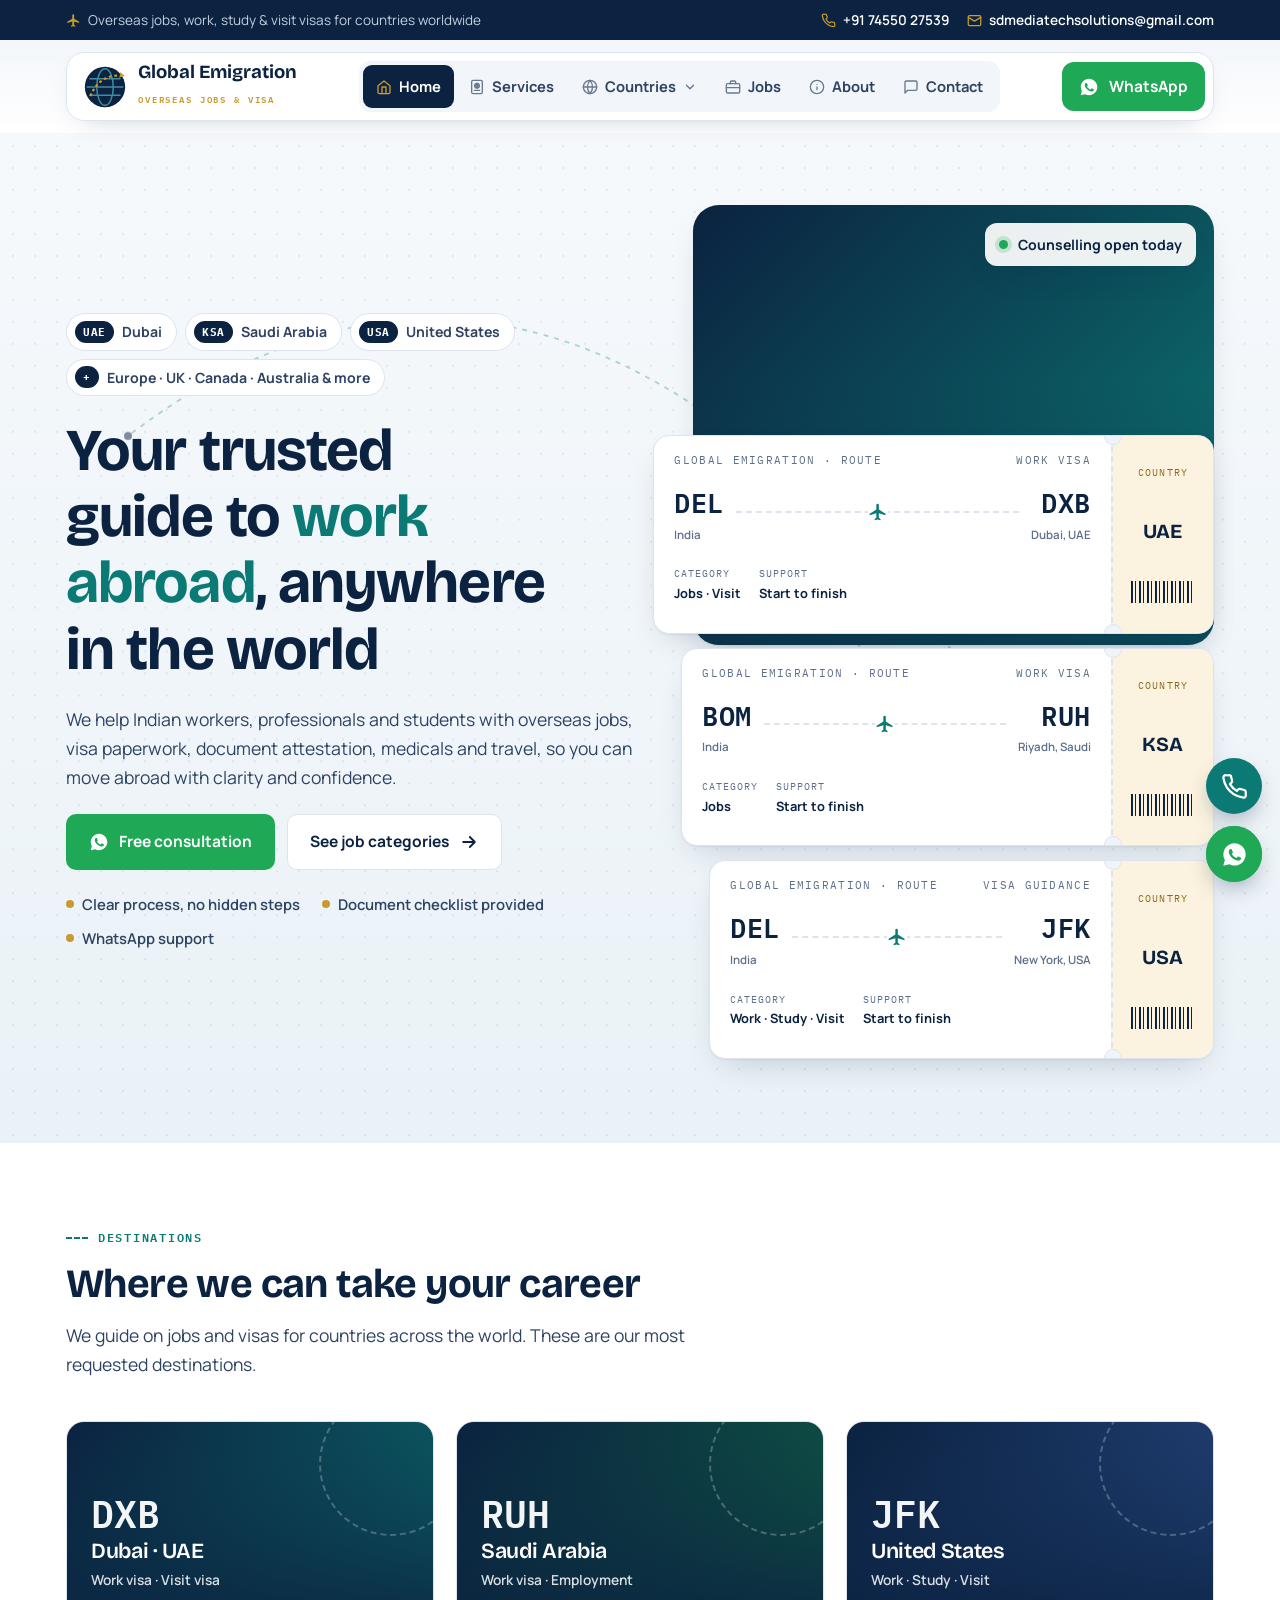
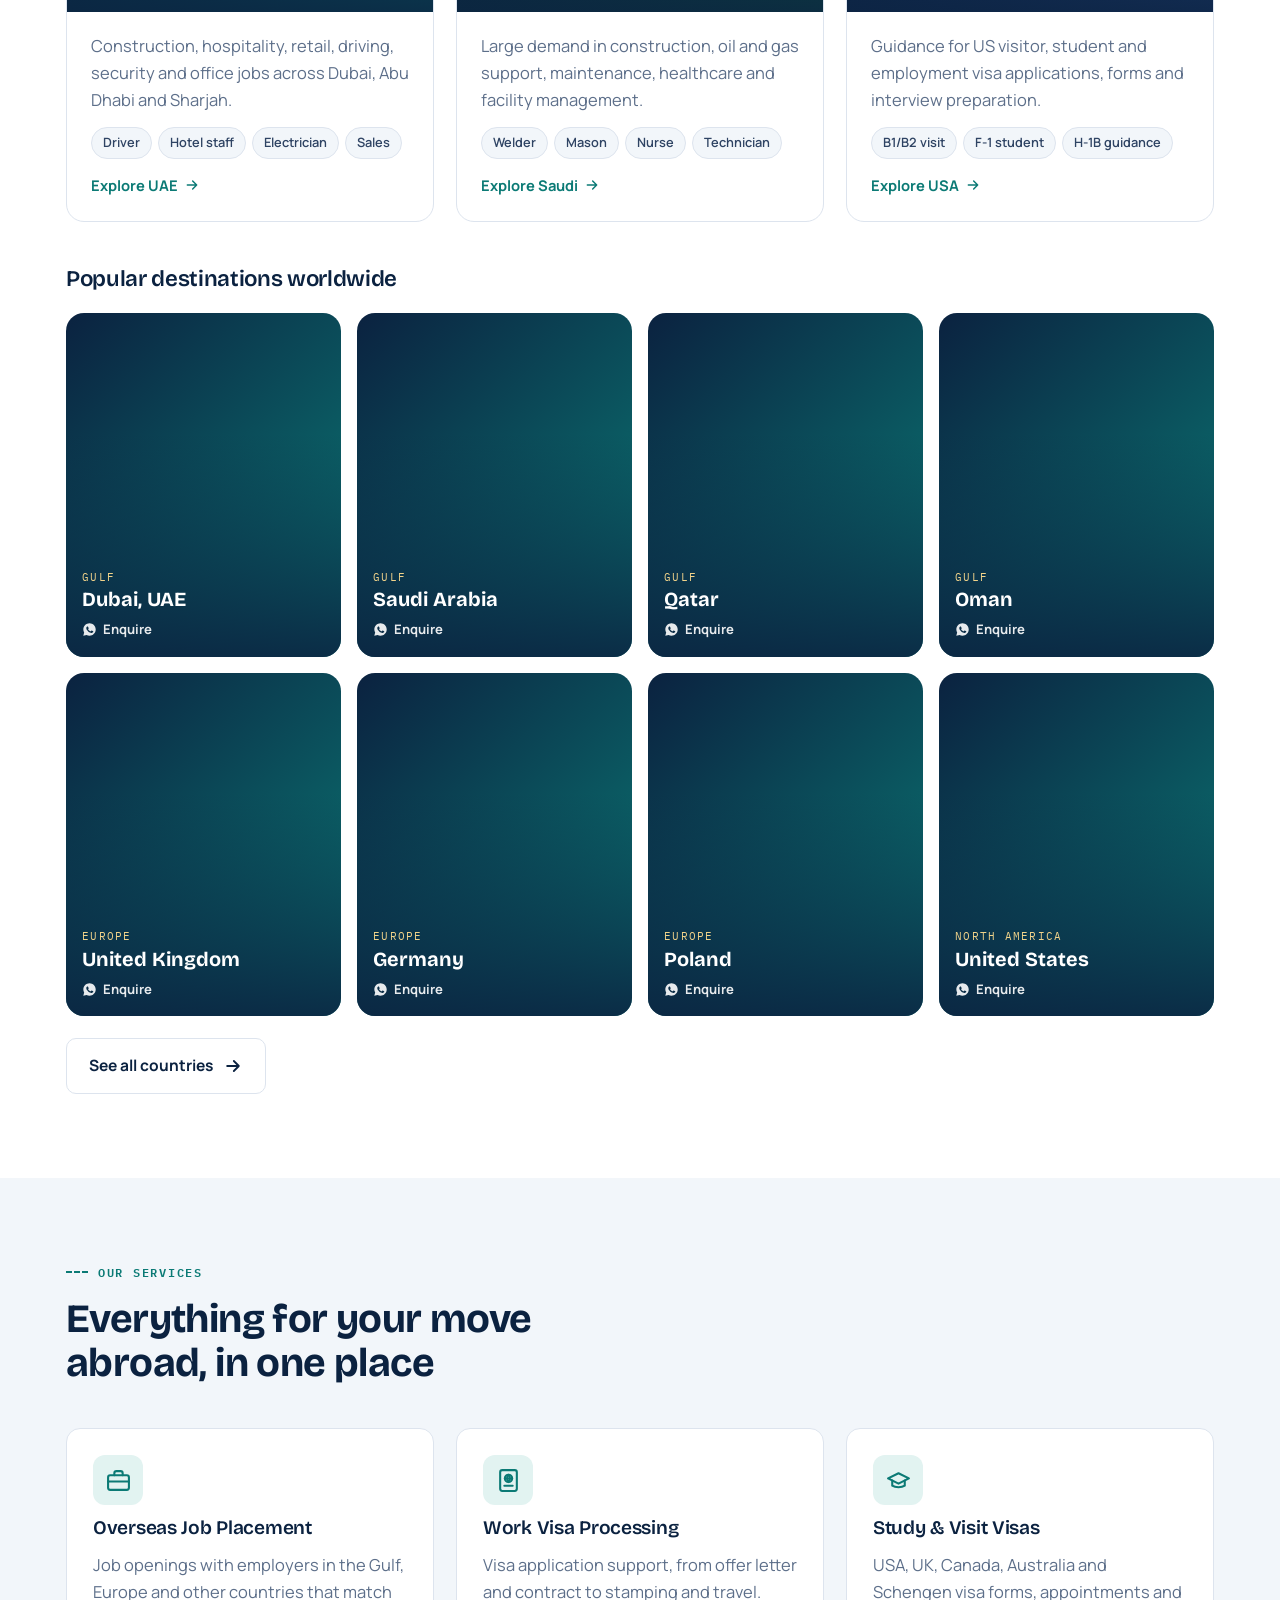
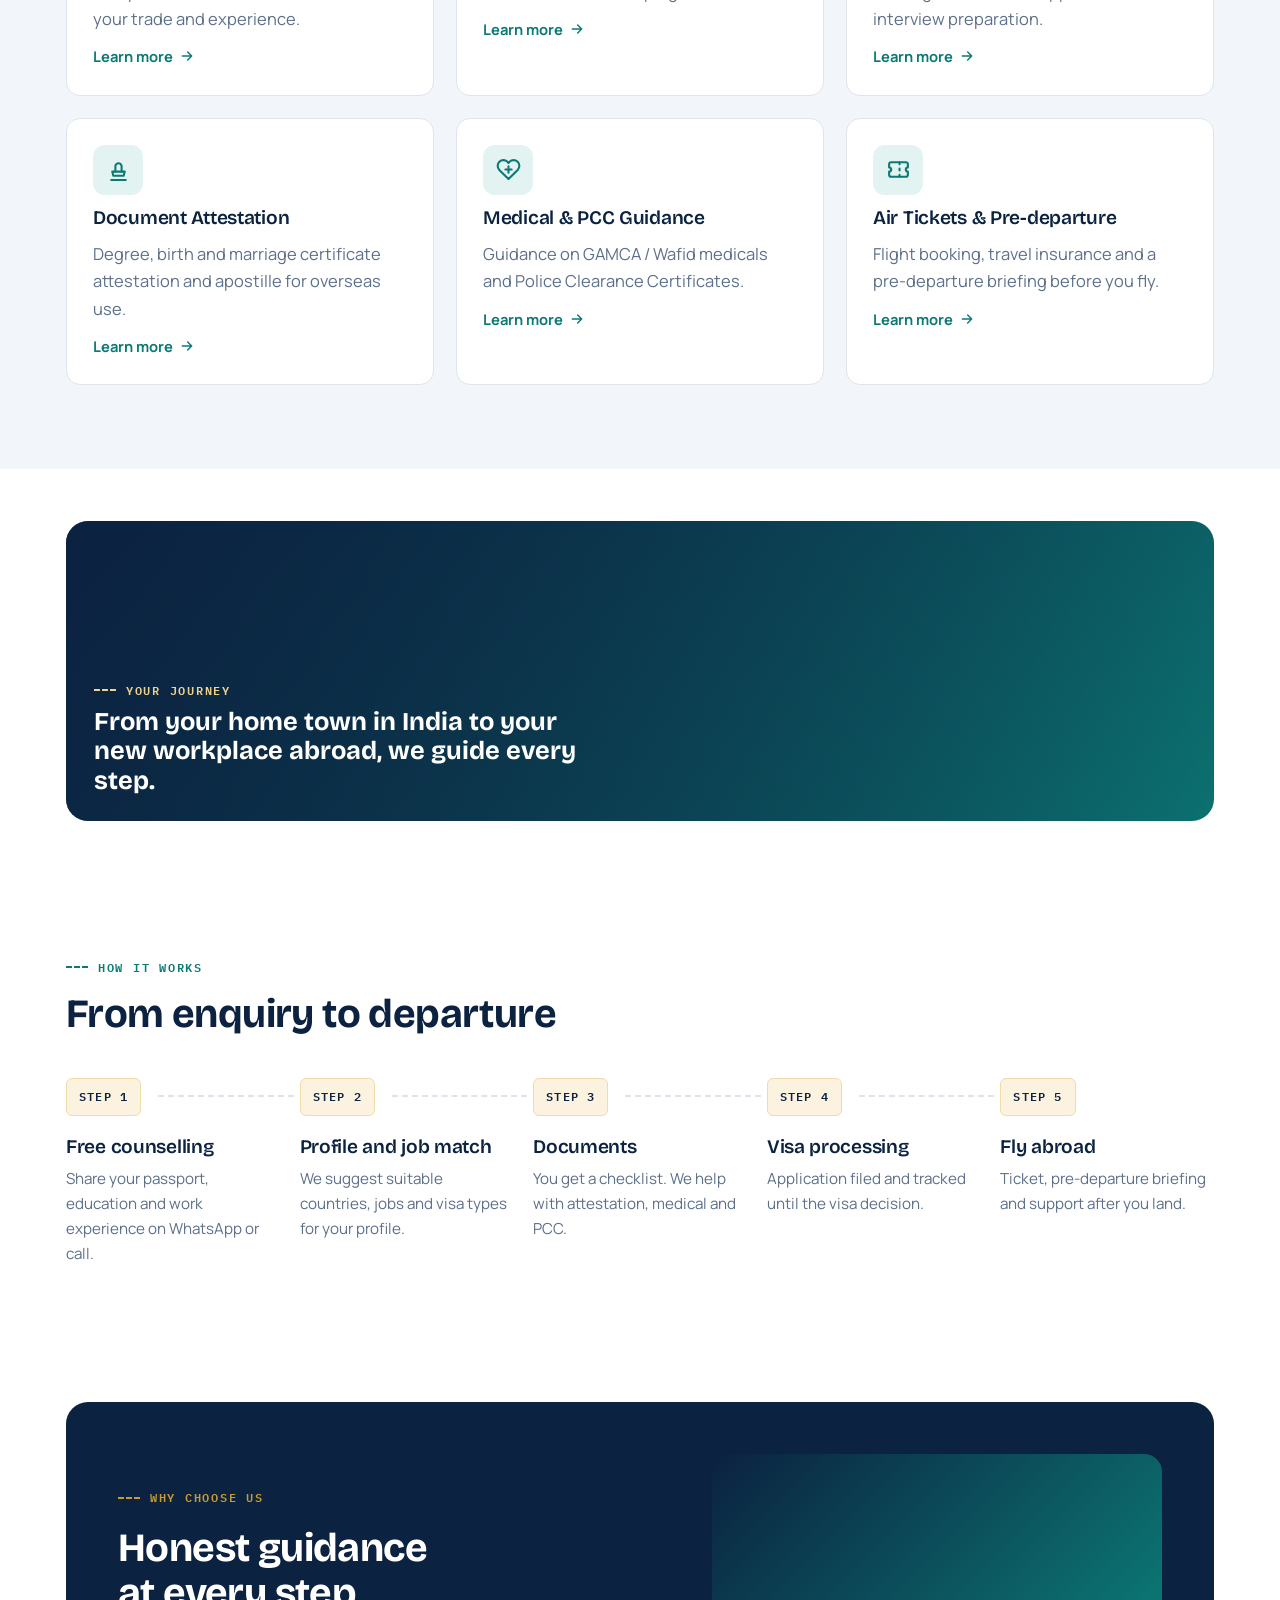
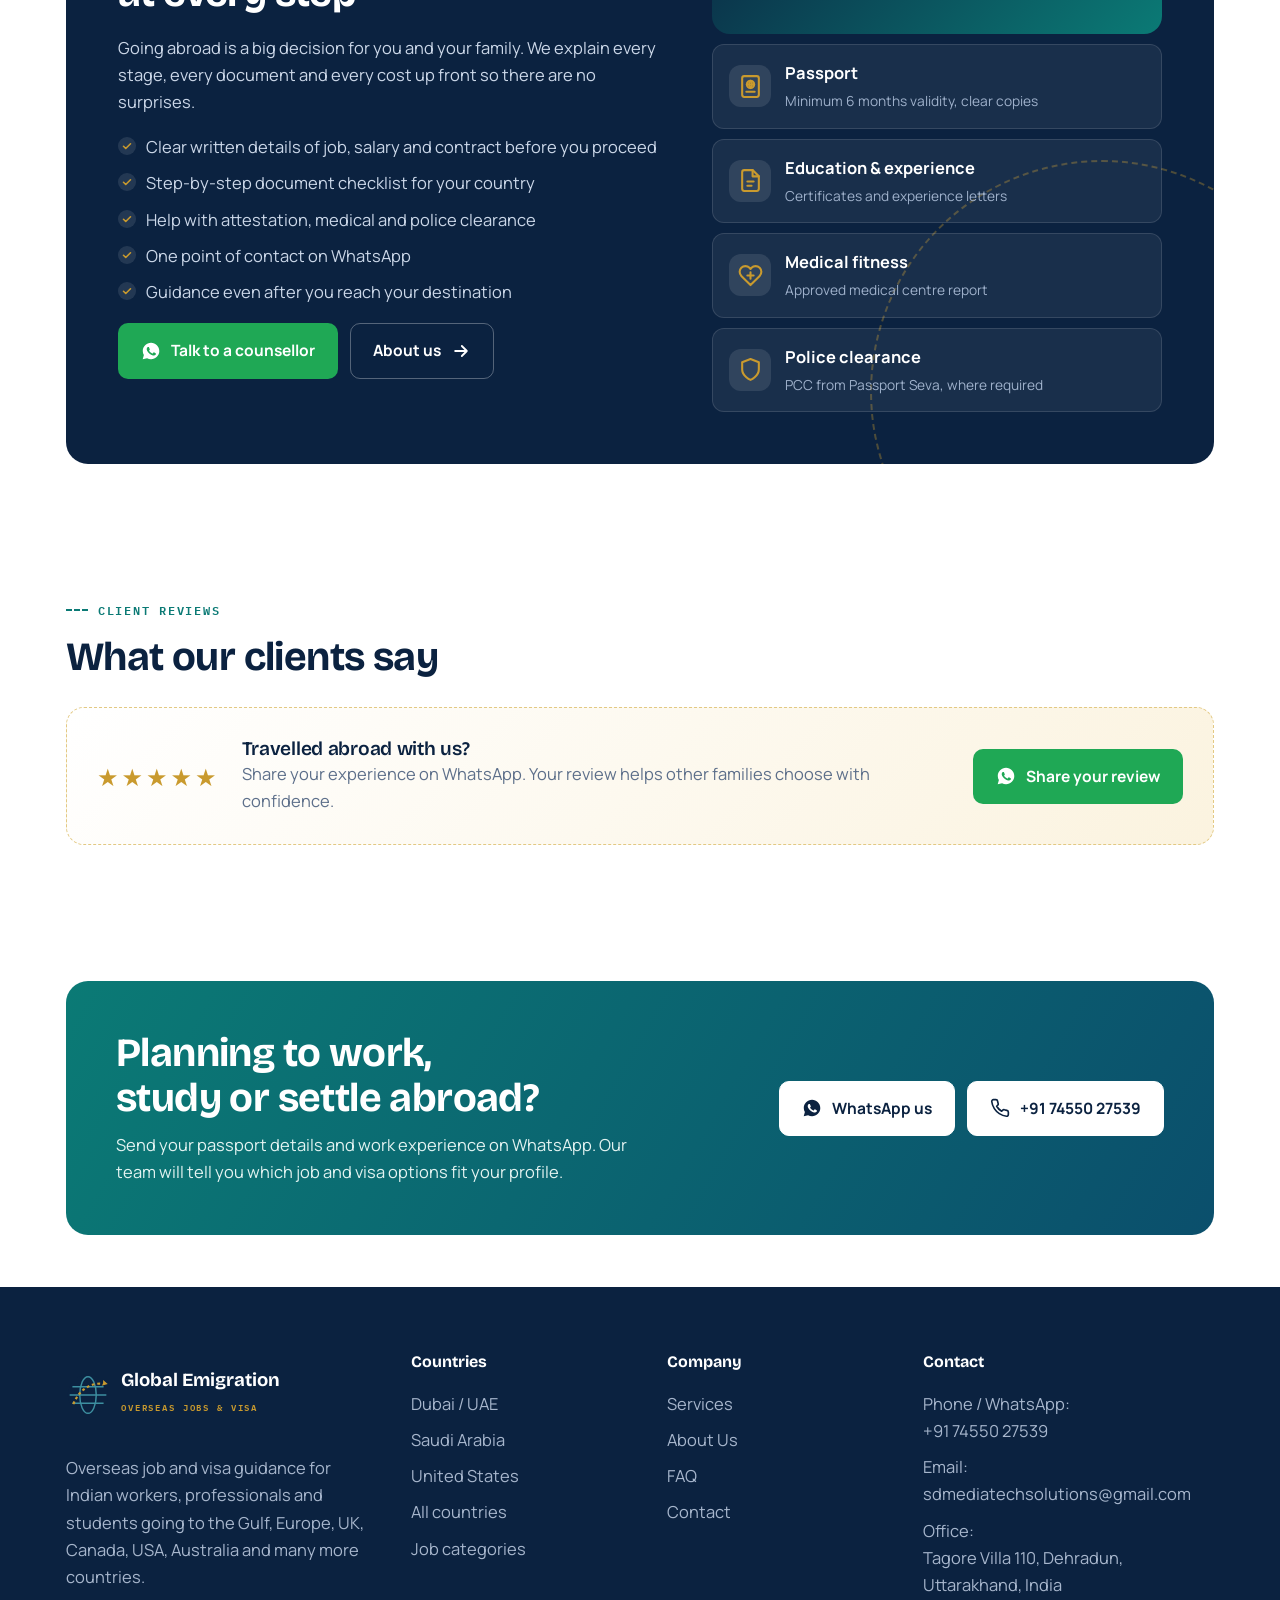
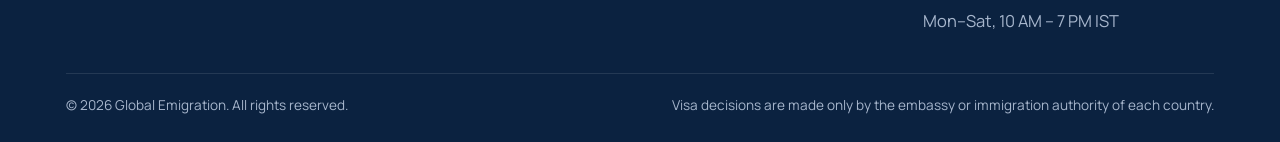
==== index.html @ e3590be2 "Add files via upload" ====
<!doctype html>
<html lang="en">
<head>
<meta charset="utf-8">
<meta name="viewport" content="width=device-width, initial-scale=1, viewport-fit=cover">
<title>Global Emigration</title>
<meta name="claude:viewport-fit-sides" content="cover">
<meta name="description" content="Overseas jobs, work, study and visit visa services for countries worldwide. Call +91 74550 27539.">
<link rel="icon" href="data:image/svg+xml,%3Csvg xmlns='http://www.w3.org/2000/svg' viewBox='0 0 48 48' %3E%3Ccircle cx='24' cy='24' r='22' fill='%230b2240'/%3E%3Cellipse cx='24' cy='24' rx='9' ry='20' fill='none' stroke='%233d8fa0' stroke-width='1.6'/%3E%3Cpath d='M4 24h40M7 15h34M7 33h34' stroke='%233d8fa0' stroke-width='1.6'/%3E%3Cpath d='M8 34C16 14 32 10 42 12' fill='none' stroke='%23c99a2e' stroke-width='2.4' stroke-dasharray='3 3'/%3E%3Cpath fill='%23c99a2e' d='m40.5 7.5 5 4.6-6.6 1.9 1.6-2.2Z'/%3E%3C/svg%3E">
<link rel="preconnect" href="https://fonts.googleapis.com"><link rel="preconnect" href="https://fonts.gstatic.com" crossorigin><link rel="stylesheet" href="https://fonts.googleapis.com/css2?family=Bricolage+Grotesque:opsz,wght@12..96,600;12..96,700&family=IBM+Plex+Mono:wght@500;600&family=Manrope:wght@400;500;600;700;800&display=swap">
<link rel="stylesheet" href="style.css">
</head>
<body>
<div class="topstrip"><div class="wrap"><span class="ti lt"><svg viewBox="0 0 24 24" fill="currentColor"><path d="M21 16v-2l-8-5V3.5a1.5 1.5 0 0 0-3 0V9l-8 5v2l8-2.5V19l-2 1.5V22l3.5-1 3.5 1v-1.5L13 19v-5.5l8 2.5Z"/></svg> Overseas jobs, work, study &amp; visit visas for countries worldwide</span><span class="c"><span class="ti"><svg viewBox="0 0 24 24" fill="none" stroke="currentColor" stroke-width="2" stroke-linecap="round" stroke-linejoin="round"><path d="M22 16.9v3a2 2 0 0 1-2.2 2 19.8 19.8 0 0 1-8.6-3.1 19.5 19.5 0 0 1-6-6A19.8 19.8 0 0 1 2.1 4.2 2 2 0 0 1 4.1 2h3a2 2 0 0 1 2 1.7c.1 1 .4 1.9.7 2.8a2 2 0 0 1-.5 2.1L8 9.9a16 16 0 0 0 6 6l1.3-1.3a2 2 0 0 1 2.1-.4c.9.3 1.8.6 2.8.7a2 2 0 0 1 1.7 2Z"/></svg><a href="tel:+917455027539">+91 74550 27539</a></span><span class="ti break"><svg viewBox="0 0 24 24" fill="none" stroke="currentColor" stroke-width="2" stroke-linecap="round" stroke-linejoin="round"><rect x="2" y="4" width="20" height="16" rx="2"/><path d="m22 7-10 6L2 7"/></svg><a href="mailto:sdmediatechsolutions@gmail.com">sdmediatechsolutions@gmail.com</a></span></span></div></div>
<header class="header"><div class="wrap"><div class="navbar">
<a class="brand" href="index.html"><svg class="mark" viewBox="0 0 48 48" aria-hidden="true"><circle cx="24" cy="24" r="22" fill="#0b2240"/><ellipse cx="24" cy="24" rx="9" ry="20" fill="none" stroke="#3d8fa0" stroke-width="1.6"/><path d="M4 24h40M7 15h34M7 33h34" stroke="#3d8fa0" stroke-width="1.6"/><path d="M8 34C16 14 32 10 42 12" fill="none" stroke="#c99a2e" stroke-width="2.4" stroke-dasharray="3 3"/><path fill="#c99a2e" d="m40.5 7.5 5 4.6-6.6 1.9 1.6-2.2Z"/></svg><span><b>Global Emigration</b><small>Overseas Jobs & Visa</small></span></a>
<nav class="nav" aria-label="Main">
<div class="drawer-only drawer-head"><a class="brand" href="index.html"><svg class="mark" viewBox="0 0 48 48" aria-hidden="true"><circle cx="24" cy="24" r="22" fill="#0b2240"/><ellipse cx="24" cy="24" rx="9" ry="20" fill="none" stroke="#3d8fa0" stroke-width="1.6"/><path d="M4 24h40M7 15h34M7 33h34" stroke="#3d8fa0" stroke-width="1.6"/><path d="M8 34C16 14 32 10 42 12" fill="none" stroke="#c99a2e" stroke-width="2.4" stroke-dasharray="3 3"/><path fill="#c99a2e" d="m40.5 7.5 5 4.6-6.6 1.9 1.6-2.2Z"/></svg><span><b>Global Emigration</b></span></a><button class="drawer-close" type="button" aria-label="Close menu"><svg viewBox="0 0 24 24" fill="none" stroke="currentColor" stroke-width="2.2" stroke-linecap="round"><path d="M6 6l12 12M18 6 6 18"/></svg></button></div>
<a href="index.html" class="active" aria-current="page"><svg viewBox="0 0 24 24" fill="none" stroke="currentColor" stroke-width="2" stroke-linecap="round" stroke-linejoin="round"><path d="m3 10 9-7 9 7v10a2 2 0 0 1-2 2H5a2 2 0 0 1-2-2Z"/><path d="M9 22V12h6v10"/></svg>Home</a><a href="services.html"><svg viewBox="0 0 24 24" fill="none" stroke="currentColor" stroke-width="2" stroke-linecap="round" stroke-linejoin="round"><rect x="4" y="2" width="16" height="20" rx="2"/><circle cx="12" cy="10" r="3.5"/><path d="M8.5 10h7M12 6.5c1 1 1.4 2.2 1.4 3.5S13 12.5 12 13.5M12 6.5c-1 1-1.4 2.2-1.4 3.5s.4 2.5 1.4 3.5M8 17h8"/></svg>Services</a><div class="dd"><button type="button" class="" aria-expanded="false" aria-haspopup="true"><svg viewBox="0 0 24 24" fill="none" stroke="currentColor" stroke-width="2" stroke-linecap="round" stroke-linejoin="round"><circle cx="12" cy="12" r="10"/><path d="M2 12h20M12 2a15 15 0 0 1 0 20M12 2a15 15 0 0 0 0 20"/></svg>Countries<svg class="chev" viewBox="0 0 24 24" fill="none" stroke="currentColor" stroke-width="2.4" stroke-linecap="round" stroke-linejoin="round"><path d="m6 9 6 6 6-6"/></svg></button>
<div class="dd-menu"><a href="countries.html#uae"><span class="code" style="background:#0b7a75">UAE</span><span><b>Dubai · UAE</b><small>Work visa · Visit visa</small></span></a>
<a href="countries.html#saudi"><span class="code" style="background:#106b45">KSA</span><span><b>Saudi Arabia</b><small>Work visa · Iqama</small></span></a>
<a href="countries.html#usa"><span class="code" style="background:#2c4f8f">USA</span><span><b>United States</b><small>Visit · Study · Work</small></span></a>
<a href="countries.html#all"><span class="code" style="background:#0b2240">ALL</span><span><b>All countries</b><small>Europe · UK · Canada · Australia · Asia</small></span></a></div></div><a href="jobs.html"><svg viewBox="0 0 24 24" fill="none" stroke="currentColor" stroke-width="2" stroke-linecap="round" stroke-linejoin="round"><rect x="2" y="7" width="20" height="14" rx="2"/><path d="M16 7V5a2 2 0 0 0-2-2h-4a2 2 0 0 0-2 2v2M2 13h20"/></svg>Jobs</a><a href="about.html"><svg viewBox="0 0 24 24" fill="none" stroke="currentColor" stroke-width="2" stroke-linecap="round"><circle cx="12" cy="12" r="10"/><path d="M12 16v-4M12 8h.01"/></svg>About</a><a href="contact.html"><svg viewBox="0 0 24 24" fill="none" stroke="currentColor" stroke-width="2" stroke-linecap="round" stroke-linejoin="round"><path d="M21 15a2 2 0 0 1-2 2H7l-4 4V5a2 2 0 0 1 2-2h14a2 2 0 0 1 2 2Z"/></svg>Contact</a>
<div class="drawer-only drawer-foot"><a class="btn btn-wa" href="https://wa.me/917455027539?text=Hello,%20I%20want%20to%20go%20abroad.%20Please%20guide%20me."><svg viewBox="0 0 24 24" fill="currentColor"><path d="M12.04 2C6.58 2 2.13 6.45 2.13 11.91c0 1.75.46 3.45 1.32 4.95L2.05 22l5.25-1.38a9.9 9.9 0 0 0 4.74 1.21c5.46 0 9.91-4.45 9.91-9.91C21.95 6.45 17.5 2 12.04 2Zm5.8 14.03c-.24.68-1.42 1.32-1.96 1.37-.5.05-.97.23-3.27-.68-2.76-1.09-4.5-3.92-4.64-4.1-.14-.18-1.1-1.47-1.1-2.81 0-1.34.7-2 .95-2.27.25-.27.54-.34.72-.34h.52c.17 0 .4-.06.62.47.24.56.8 1.94.87 2.08.07.14.12.3.02.48-.09.18-.14.3-.27.46-.14.16-.29.36-.41.48-.14.14-.28.29-.12.56.16.27.71 1.17 1.52 1.89 1.04.93 1.92 1.22 2.19 1.36.27.14.43.12.59-.07.16-.18.68-.79.86-1.07.18-.27.36-.23.61-.14.25.09 1.59.75 1.86.89.27.14.45.2.52.32.07.11.07.66-.17 1.34Z"/></svg> WhatsApp +91 74550 27539</a><a class="btn btn-ghost" href="tel:+917455027539"><svg viewBox="0 0 24 24" fill="none" stroke="currentColor" stroke-width="2" stroke-linecap="round" stroke-linejoin="round"><path d="M22 16.9v3a2 2 0 0 1-2.2 2 19.8 19.8 0 0 1-8.6-3.1 19.5 19.5 0 0 1-6-6A19.8 19.8 0 0 1 2.1 4.2 2 2 0 0 1 4.1 2h3a2 2 0 0 1 2 1.7c.1 1 .4 1.9.7 2.8a2 2 0 0 1-.5 2.1L8 9.9a16 16 0 0 0 6 6l1.3-1.3a2 2 0 0 1 2.1-.4c.9.3 1.8.6 2.8.7a2 2 0 0 1 1.7 2Z"/></svg> Call now</a><a class="btn btn-ghost" href="mailto:sdmediatechsolutions@gmail.com"><svg viewBox="0 0 24 24" fill="none" stroke="currentColor" stroke-width="2" stroke-linecap="round" stroke-linejoin="round"><rect x="2" y="4" width="20" height="16" rx="2"/><path d="m22 7-10 6L2 7"/></svg> Email us</a></div>
</nav>
<div class="nav-cta"><a class="call-chip" href="tel:+917455027539"><span class="ci"><svg viewBox="0 0 24 24" fill="none" stroke="currentColor" stroke-width="2" stroke-linecap="round" stroke-linejoin="round"><path d="M22 16.9v3a2 2 0 0 1-2.2 2 19.8 19.8 0 0 1-8.6-3.1 19.5 19.5 0 0 1-6-6A19.8 19.8 0 0 1 2.1 4.2 2 2 0 0 1 4.1 2h3a2 2 0 0 1 2 1.7c.1 1 .4 1.9.7 2.8a2 2 0 0 1-.5 2.1L8 9.9a16 16 0 0 0 6 6l1.3-1.3a2 2 0 0 1 2.1-.4c.9.3 1.8.6 2.8.7a2 2 0 0 1 1.7 2Z"/></svg></span><span><small>Call us</small><b>+91 74550 27539</b></span></a><a class="btn btn-wa" href="https://wa.me/917455027539?text=Hello,%20I%20want%20to%20go%20abroad.%20Please%20guide%20me."><svg viewBox="0 0 24 24" fill="currentColor"><path d="M12.04 2C6.58 2 2.13 6.45 2.13 11.91c0 1.75.46 3.45 1.32 4.95L2.05 22l5.25-1.38a9.9 9.9 0 0 0 4.74 1.21c5.46 0 9.91-4.45 9.91-9.91C21.95 6.45 17.5 2 12.04 2Zm5.8 14.03c-.24.68-1.42 1.32-1.96 1.37-.5.05-.97.23-3.27-.68-2.76-1.09-4.5-3.92-4.64-4.1-.14-.18-1.1-1.47-1.1-2.81 0-1.34.7-2 .95-2.27.25-.27.54-.34.72-.34h.52c.17 0 .4-.06.62.47.24.56.8 1.94.87 2.08.07.14.12.3.02.48-.09.18-.14.3-.27.46-.14.16-.29.36-.41.48-.14.14-.28.29-.12.56.16.27.71 1.17 1.52 1.89 1.04.93 1.92 1.22 2.19 1.36.27.14.43.12.59-.07.16-.18.68-.79.86-1.07.18-.27.36-.23.61-.14.25.09 1.59.75 1.86.89.27.14.45.2.52.32.07.11.07.66-.17 1.34Z"/></svg> WhatsApp</a>
<button class="burger" type="button" aria-label="Open menu" aria-expanded="false"><svg viewBox="0 0 24 24" fill="none" stroke="currentColor" stroke-width="2" stroke-linecap="round"><path d="M4 7h16M4 12h16M4 17h16"/></svg></button></div>
</div></div></header>
<div class="scrim"></div>
<main>
<section class="hero"><canvas id="routes" aria-hidden="true"></canvas><div class="wrap">
<div class="hero-copy">
<div class="flags"><span class="flag"><i>UAE</i> Dubai</span><span class="flag"><i>KSA</i> Saudi Arabia</span><span class="flag"><i>USA</i> United States</span><span class="flag"><i>+</i> Europe · UK · Canada · Australia &amp; more</span></div>
<h1>Your trusted guide to <em>work abroad</em>, anywhere in the world</h1>
<p class="lead">We help Indian workers, professionals and students with overseas jobs, visa paperwork, document attestation, medicals and travel, so you can move abroad with clarity and confidence.</p>
<div class="btn-row"><a class="btn btn-wa" href="https://wa.me/917455027539?text=Hello,%20I%20want%20to%20work%20abroad.%20Please%20guide%20me."><svg viewBox="0 0 24 24" fill="currentColor"><path d="M12.04 2C6.58 2 2.13 6.45 2.13 11.91c0 1.75.46 3.45 1.32 4.95L2.05 22l5.25-1.38a9.9 9.9 0 0 0 4.74 1.21c5.46 0 9.91-4.45 9.91-9.91C21.95 6.45 17.5 2 12.04 2Zm5.8 14.03c-.24.68-1.42 1.32-1.96 1.37-.5.05-.97.23-3.27-.68-2.76-1.09-4.5-3.92-4.64-4.1-.14-.18-1.1-1.47-1.1-2.81 0-1.34.7-2 .95-2.27.25-.27.54-.34.72-.34h.52c.17 0 .4-.06.62.47.24.56.8 1.94.87 2.08.07.14.12.3.02.48-.09.18-.14.3-.27.46-.14.16-.29.36-.41.48-.14.14-.28.29-.12.56.16.27.71 1.17 1.52 1.89 1.04.93 1.92 1.22 2.19 1.36.27.14.43.12.59-.07.16-.18.68-.79.86-1.07.18-.27.36-.23.61-.14.25.09 1.59.75 1.86.89.27.14.45.2.52.32.07.11.07.66-.17 1.34Z"/></svg> Free consultation</a><a class="btn btn-ghost" href="jobs.html">See job categories <svg viewBox="0 0 24 24" width="16" height="16" fill="none" stroke="currentColor" stroke-width="2.2" stroke-linecap="round" stroke-linejoin="round"><path d="M5 12h14M13 6l6 6-6 6"/></svg></a></div>
<div class="hero-points"><span>Clear process, no hidden steps</span><span>Document checklist provided</span><span>WhatsApp support</span></div>
</div>
<div class="hero-visual"><div class="ph hero-photo"><img src="https://images.unsplash.com/photo-1436491865332-7a61a109cc05?auto=format&fit=crop&w=1200&q=70" alt="Passenger aircraft flying above the clouds" decoding="async" onerror="this.remove()"><span class="photo-badge"><i></i> Counselling open today</span></div><div class="passes" aria-label="Destinations we cover"><div class="pass"><div class="pass-main"><div class="pass-top"><span>Global Emigration · Route</span><span>Work visa</span></div>
<div class="route"><div><b>DEL</b><small>India</small></div><span class="line"><svg viewBox="0 0 24 24" fill="currentColor"><path d="M21 16v-2l-8-5V3.5a1.5 1.5 0 0 0-3 0V9l-8 5v2l8-2.5V19l-2 1.5V22l3.5-1 3.5 1v-1.5L13 19v-5.5l8 2.5Z"/></svg></span><div style="text-align:right"><b>DXB</b><small>Dubai, UAE</small></div></div>
<dl class="pass-meta"><div><dt>Category</dt><dd>Jobs · Visit</dd></div><div><dt>Support</dt><dd>Start to finish</dd></div></dl></div>
<div class="pass-stub"><span>Country</span><b>UAE</b><div class="barcode"></div></div></div><div class="pass"><div class="pass-main"><div class="pass-top"><span>Global Emigration · Route</span><span>Work visa</span></div>
<div class="route"><div><b>BOM</b><small>India</small></div><span class="line"><svg viewBox="0 0 24 24" fill="currentColor"><path d="M21 16v-2l-8-5V3.5a1.5 1.5 0 0 0-3 0V9l-8 5v2l8-2.5V19l-2 1.5V22l3.5-1 3.5 1v-1.5L13 19v-5.5l8 2.5Z"/></svg></span><div style="text-align:right"><b>RUH</b><small>Riyadh, Saudi</small></div></div>
<dl class="pass-meta"><div><dt>Category</dt><dd>Jobs</dd></div><div><dt>Support</dt><dd>Start to finish</dd></div></dl></div>
<div class="pass-stub"><span>Country</span><b>KSA</b><div class="barcode"></div></div></div><div class="pass"><div class="pass-main"><div class="pass-top"><span>Global Emigration · Route</span><span>Visa guidance</span></div>
<div class="route"><div><b>DEL</b><small>India</small></div><span class="line"><svg viewBox="0 0 24 24" fill="currentColor"><path d="M21 16v-2l-8-5V3.5a1.5 1.5 0 0 0-3 0V9l-8 5v2l8-2.5V19l-2 1.5V22l3.5-1 3.5 1v-1.5L13 19v-5.5l8 2.5Z"/></svg></span><div style="text-align:right"><b>JFK</b><small>New York, USA</small></div></div>
<dl class="pass-meta"><div><dt>Category</dt><dd>Work · Study · Visit</dd></div><div><dt>Support</dt><dd>Start to finish</dd></div></dl></div>
<div class="pass-stub"><span>Country</span><b>USA</b><div class="barcode"></div></div></div></div></div>
</div></section>

<section class="band"><div class="wrap">
<div class="sec-head"><span class="eyebrow">Destinations</span><h2>Where we can take your career</h2><p class="lead">We guide on jobs and visas for countries across the world. These are our most requested destinations.</p></div>
<div class="grid g3">
<a class="country" href="countries.html#uae"><div class="country-top ph c-uae"><img src="https://images.unsplash.com/photo-1661630802936-5ff15855cd1f?auto=format&fit=crop&w=900&q=70" alt="Dubai skyline at sunset" loading="lazy" decoding="async" onerror="this.remove()"><span class="code">DXB</span><h3>Dubai · UAE</h3><small>Work visa · Visit visa</small></div><div class="country-body"><p class="muted">Construction, hospitality, retail, driving, security and office jobs across Dubai, Abu Dhabi and Sharjah.</p><div class="chips"><span class="chip">Driver</span><span class="chip">Hotel staff</span><span class="chip">Electrician</span><span class="chip">Sales</span></div><span class="more">Explore UAE <svg viewBox="0 0 24 24" width="16" height="16" fill="none" stroke="currentColor" stroke-width="2.2" stroke-linecap="round" stroke-linejoin="round"><path d="M5 12h14M13 6l6 6-6 6"/></svg></span></div></a>
<a class="country" href="countries.html#saudi"><div class="country-top ph c-ksa"><img src="https://images.unsplash.com/photo-1506795213373-430e921fe2ed?auto=format&fit=crop&w=900&q=70" alt="Kingdom Centre tower in Riyadh" loading="lazy" decoding="async" onerror="this.remove()"><span class="code">RUH</span><h3>Saudi Arabia</h3><small>Work visa · Employment</small></div><div class="country-body"><p class="muted">Large demand in construction, oil and gas support, maintenance, healthcare and facility management.</p><div class="chips"><span class="chip">Welder</span><span class="chip">Mason</span><span class="chip">Nurse</span><span class="chip">Technician</span></div><span class="more">Explore Saudi <svg viewBox="0 0 24 24" width="16" height="16" fill="none" stroke="currentColor" stroke-width="2.2" stroke-linecap="round" stroke-linejoin="round"><path d="M5 12h14M13 6l6 6-6 6"/></svg></span></div></a>
<a class="country" href="countries.html#usa"><div class="country-top ph c-usa"><img src="https://images.unsplash.com/photo-1599683418126-ff992c715d41?auto=format&fit=crop&w=900&q=70" alt="New York City skyline" loading="lazy" decoding="async" onerror="this.remove()"><span class="code">JFK</span><h3>United States</h3><small>Work · Study · Visit</small></div><div class="country-body"><p class="muted">Guidance for US visitor, student and employment visa applications, forms and interview preparation.</p><div class="chips"><span class="chip">B1/B2 visit</span><span class="chip">F-1 student</span><span class="chip">H-1B guidance</span></div><span class="more">Explore USA <svg viewBox="0 0 24 24" width="16" height="16" fill="none" stroke="currentColor" stroke-width="2.2" stroke-linecap="round" stroke-linejoin="round"><path d="M5 12h14M13 6l6 6-6 6"/></svg></span></div></a>
</div>
<div style="margin-top:44px;display:grid;gap:22px"><h3 style="font-size:1.4rem">Popular destinations worldwide</h3><div class="dest-grid"><a class="dest ph" href="https://wa.me/917455027539?text=Hello,%20I%20want%20to%20go%20to%20Dubai,%20UAE"><img src="https://images.unsplash.com/photo-1661630802936-5ff15855cd1f?auto=format&fit=crop&w=700&q=70" alt="Burj Khalifa and Dubai skyline" loading="lazy" decoding="async" onerror="this.remove()"><span class="dest-txt"><small>Gulf</small><b>Dubai, UAE</b><em><svg viewBox="0 0 24 24" fill="currentColor"><path d="M12.04 2C6.58 2 2.13 6.45 2.13 11.91c0 1.75.46 3.45 1.32 4.95L2.05 22l5.25-1.38a9.9 9.9 0 0 0 4.74 1.21c5.46 0 9.91-4.45 9.91-9.91C21.95 6.45 17.5 2 12.04 2Zm5.8 14.03c-.24.68-1.42 1.32-1.96 1.37-.5.05-.97.23-3.27-.68-2.76-1.09-4.5-3.92-4.64-4.1-.14-.18-1.1-1.47-1.1-2.81 0-1.34.7-2 .95-2.27.25-.27.54-.34.72-.34h.52c.17 0 .4-.06.62.47.24.56.8 1.94.87 2.08.07.14.12.3.02.48-.09.18-.14.3-.27.46-.14.16-.29.36-.41.48-.14.14-.28.29-.12.56.16.27.71 1.17 1.52 1.89 1.04.93 1.92 1.22 2.19 1.36.27.14.43.12.59-.07.16-.18.68-.79.86-1.07.18-.27.36-.23.61-.14.25.09 1.59.75 1.86.89.27.14.45.2.52.32.07.11.07.66-.17 1.34Z"/></svg> Enquire</em></span></a><a class="dest ph" href="https://wa.me/917455027539?text=Hello,%20I%20want%20to%20go%20to%20Saudi%20Arabia"><img src="https://images.unsplash.com/photo-1506795213373-430e921fe2ed?auto=format&fit=crop&w=700&q=70" alt="Kingdom Centre tower in Riyadh" loading="lazy" decoding="async" onerror="this.remove()"><span class="dest-txt"><small>Gulf</small><b>Saudi Arabia</b><em><svg viewBox="0 0 24 24" fill="currentColor"><path d="M12.04 2C6.58 2 2.13 6.45 2.13 11.91c0 1.75.46 3.45 1.32 4.95L2.05 22l5.25-1.38a9.9 9.9 0 0 0 4.74 1.21c5.46 0 9.91-4.45 9.91-9.91C21.95 6.45 17.5 2 12.04 2Zm5.8 14.03c-.24.68-1.42 1.32-1.96 1.37-.5.05-.97.23-3.27-.68-2.76-1.09-4.5-3.92-4.64-4.1-.14-.18-1.1-1.47-1.1-2.81 0-1.34.7-2 .95-2.27.25-.27.54-.34.72-.34h.52c.17 0 .4-.06.62.47.24.56.8 1.94.87 2.08.07.14.12.3.02.48-.09.18-.14.3-.27.46-.14.16-.29.36-.41.48-.14.14-.28.29-.12.56.16.27.71 1.17 1.52 1.89 1.04.93 1.92 1.22 2.19 1.36.27.14.43.12.59-.07.16-.18.68-.79.86-1.07.18-.27.36-.23.61-.14.25.09 1.59.75 1.86.89.27.14.45.2.52.32.07.11.07.66-.17 1.34Z"/></svg> Enquire</em></span></a><a class="dest ph" href="https://wa.me/917455027539?text=Hello,%20I%20want%20to%20go%20to%20Qatar"><img src="https://images.unsplash.com/photo-1685113872064-de4180a0ea93?auto=format&fit=crop&w=700&q=70" alt="Doha skyline" loading="lazy" decoding="async" onerror="this.remove()"><span class="dest-txt"><small>Gulf</small><b>Qatar</b><em><svg viewBox="0 0 24 24" fill="currentColor"><path d="M12.04 2C6.58 2 2.13 6.45 2.13 11.91c0 1.75.46 3.45 1.32 4.95L2.05 22l5.25-1.38a9.9 9.9 0 0 0 4.74 1.21c5.46 0 9.91-4.45 9.91-9.91C21.95 6.45 17.5 2 12.04 2Zm5.8 14.03c-.24.68-1.42 1.32-1.96 1.37-.5.05-.97.23-3.27-.68-2.76-1.09-4.5-3.92-4.64-4.1-.14-.18-1.1-1.47-1.1-2.81 0-1.34.7-2 .95-2.27.25-.27.54-.34.72-.34h.52c.17 0 .4-.06.62.47.24.56.8 1.94.87 2.08.07.14.12.3.02.48-.09.18-.14.3-.27.46-.14.16-.29.36-.41.48-.14.14-.28.29-.12.56.16.27.71 1.17 1.52 1.89 1.04.93 1.92 1.22 2.19 1.36.27.14.43.12.59-.07.16-.18.68-.79.86-1.07.18-.27.36-.23.61-.14.25.09 1.59.75 1.86.89.27.14.45.2.52.32.07.11.07.66-.17 1.34Z"/></svg> Enquire</em></span></a><a class="dest ph" href="https://wa.me/917455027539?text=Hello,%20I%20want%20to%20go%20to%20Oman"><img src="https://images.unsplash.com/photo-1599743777555-e362a2feab39?auto=format&fit=crop&w=700&q=70" alt="Mosque with blue dome in Muscat" loading="lazy" decoding="async" onerror="this.remove()"><span class="dest-txt"><small>Gulf</small><b>Oman</b><em><svg viewBox="0 0 24 24" fill="currentColor"><path d="M12.04 2C6.58 2 2.13 6.45 2.13 11.91c0 1.75.46 3.45 1.32 4.95L2.05 22l5.25-1.38a9.9 9.9 0 0 0 4.74 1.21c5.46 0 9.91-4.45 9.91-9.91C21.95 6.45 17.5 2 12.04 2Zm5.8 14.03c-.24.68-1.42 1.32-1.96 1.37-.5.05-.97.23-3.27-.68-2.76-1.09-4.5-3.92-4.64-4.1-.14-.18-1.1-1.47-1.1-2.81 0-1.34.7-2 .95-2.27.25-.27.54-.34.72-.34h.52c.17 0 .4-.06.62.47.24.56.8 1.94.87 2.08.07.14.12.3.02.48-.09.18-.14.3-.27.46-.14.16-.29.36-.41.48-.14.14-.28.29-.12.56.16.27.71 1.17 1.52 1.89 1.04.93 1.92 1.22 2.19 1.36.27.14.43.12.59-.07.16-.18.68-.79.86-1.07.18-.27.36-.23.61-.14.25.09 1.59.75 1.86.89.27.14.45.2.52.32.07.11.07.66-.17 1.34Z"/></svg> Enquire</em></span></a><a class="dest ph" href="https://wa.me/917455027539?text=Hello,%20I%20want%20to%20go%20to%20United%20Kingdom"><img src="https://images.unsplash.com/photo-1486299267070-83823f5448dd?auto=format&fit=crop&w=700&q=70" alt="Big Ben in London" loading="lazy" decoding="async" onerror="this.remove()"><span class="dest-txt"><small>Europe</small><b>United Kingdom</b><em><svg viewBox="0 0 24 24" fill="currentColor"><path d="M12.04 2C6.58 2 2.13 6.45 2.13 11.91c0 1.75.46 3.45 1.32 4.95L2.05 22l5.25-1.38a9.9 9.9 0 0 0 4.74 1.21c5.46 0 9.91-4.45 9.91-9.91C21.95 6.45 17.5 2 12.04 2Zm5.8 14.03c-.24.68-1.42 1.32-1.96 1.37-.5.05-.97.23-3.27-.68-2.76-1.09-4.5-3.92-4.64-4.1-.14-.18-1.1-1.47-1.1-2.81 0-1.34.7-2 .95-2.27.25-.27.54-.34.72-.34h.52c.17 0 .4-.06.62.47.24.56.8 1.94.87 2.08.07.14.12.3.02.48-.09.18-.14.3-.27.46-.14.16-.29.36-.41.48-.14.14-.28.29-.12.56.16.27.71 1.17 1.52 1.89 1.04.93 1.92 1.22 2.19 1.36.27.14.43.12.59-.07.16-.18.68-.79.86-1.07.18-.27.36-.23.61-.14.25.09 1.59.75 1.86.89.27.14.45.2.52.32.07.11.07.66-.17 1.34Z"/></svg> Enquire</em></span></a><a class="dest ph" href="https://wa.me/917455027539?text=Hello,%20I%20want%20to%20go%20to%20Germany"><img src="https://images.unsplash.com/photo-1587330979470-3595ac045ab0?auto=format&fit=crop&w=700&q=70" alt="Brandenburg Gate in Berlin at night" loading="lazy" decoding="async" onerror="this.remove()"><span class="dest-txt"><small>Europe</small><b>Germany</b><em><svg viewBox="0 0 24 24" fill="currentColor"><path d="M12.04 2C6.58 2 2.13 6.45 2.13 11.91c0 1.75.46 3.45 1.32 4.95L2.05 22l5.25-1.38a9.9 9.9 0 0 0 4.74 1.21c5.46 0 9.91-4.45 9.91-9.91C21.95 6.45 17.5 2 12.04 2Zm5.8 14.03c-.24.68-1.42 1.32-1.96 1.37-.5.05-.97.23-3.27-.68-2.76-1.09-4.5-3.92-4.64-4.1-.14-.18-1.1-1.47-1.1-2.81 0-1.34.7-2 .95-2.27.25-.27.54-.34.72-.34h.52c.17 0 .4-.06.62.47.24.56.8 1.94.87 2.08.07.14.12.3.02.48-.09.18-.14.3-.27.46-.14.16-.29.36-.41.48-.14.14-.28.29-.12.56.16.27.71 1.17 1.52 1.89 1.04.93 1.92 1.22 2.19 1.36.27.14.43.12.59-.07.16-.18.68-.79.86-1.07.18-.27.36-.23.61-.14.25.09 1.59.75 1.86.89.27.14.45.2.52.32.07.11.07.66-.17 1.34Z"/></svg> Enquire</em></span></a><a class="dest ph" href="https://wa.me/917455027539?text=Hello,%20I%20want%20to%20go%20to%20Poland"><img src="https://images.unsplash.com/photo-1607078486875-a697a8a38e87?auto=format&fit=crop&w=700&q=70" alt="Warsaw city skyline" loading="lazy" decoding="async" onerror="this.remove()"><span class="dest-txt"><small>Europe</small><b>Poland</b><em><svg viewBox="0 0 24 24" fill="currentColor"><path d="M12.04 2C6.58 2 2.13 6.45 2.13 11.91c0 1.75.46 3.45 1.32 4.95L2.05 22l5.25-1.38a9.9 9.9 0 0 0 4.74 1.21c5.46 0 9.91-4.45 9.91-9.91C21.95 6.45 17.5 2 12.04 2Zm5.8 14.03c-.24.68-1.42 1.32-1.96 1.37-.5.05-.97.23-3.27-.68-2.76-1.09-4.5-3.92-4.64-4.1-.14-.18-1.1-1.47-1.1-2.81 0-1.34.7-2 .95-2.27.25-.27.54-.34.72-.34h.52c.17 0 .4-.06.62.47.24.56.8 1.94.87 2.08.07.14.12.3.02.48-.09.18-.14.3-.27.46-.14.16-.29.36-.41.48-.14.14-.28.29-.12.56.16.27.71 1.17 1.52 1.89 1.04.93 1.92 1.22 2.19 1.36.27.14.43.12.59-.07.16-.18.68-.79.86-1.07.18-.27.36-.23.61-.14.25.09 1.59.75 1.86.89.27.14.45.2.52.32.07.11.07.66-.17 1.34Z"/></svg> Enquire</em></span></a><a class="dest ph" href="https://wa.me/917455027539?text=Hello,%20I%20want%20to%20go%20to%20United%20States"><img src="https://images.unsplash.com/photo-1599683418126-ff992c715d41?auto=format&fit=crop&w=700&q=70" alt="New York City skyline" loading="lazy" decoding="async" onerror="this.remove()"><span class="dest-txt"><small>North America</small><b>United States</b><em><svg viewBox="0 0 24 24" fill="currentColor"><path d="M12.04 2C6.58 2 2.13 6.45 2.13 11.91c0 1.75.46 3.45 1.32 4.95L2.05 22l5.25-1.38a9.9 9.9 0 0 0 4.74 1.21c5.46 0 9.91-4.45 9.91-9.91C21.95 6.45 17.5 2 12.04 2Zm5.8 14.03c-.24.68-1.42 1.32-1.96 1.37-.5.05-.97.23-3.27-.68-2.76-1.09-4.5-3.92-4.64-4.1-.14-.18-1.1-1.47-1.1-2.81 0-1.34.7-2 .95-2.27.25-.27.54-.34.72-.34h.52c.17 0 .4-.06.62.47.24.56.8 1.94.87 2.08.07.14.12.3.02.48-.09.18-.14.3-.27.46-.14.16-.29.36-.41.48-.14.14-.28.29-.12.56.16.27.71 1.17 1.52 1.89 1.04.93 1.92 1.22 2.19 1.36.27.14.43.12.59-.07.16-.18.68-.79.86-1.07.18-.27.36-.23.61-.14.25.09 1.59.75 1.86.89.27.14.45.2.52.32.07.11.07.66-.17 1.34Z"/></svg> Enquire</em></span></a></div><div><a class="btn btn-ghost" href="countries.html#all">See all countries <svg viewBox="0 0 24 24" width="16" height="16" fill="none" stroke="currentColor" stroke-width="2.2" stroke-linecap="round" stroke-linejoin="round"><path d="M5 12h14M13 6l6 6-6 6"/></svg></a></div></div>
</div></section>

<section class="band mist"><div class="wrap">
<div class="sec-head"><span class="eyebrow">Our services</span><h2>Everything for your move abroad, in one place</h2></div>
<div class="grid g3">
<a class="card" href="services.html#jobs"><div class="ico"><svg viewBox="0 0 24 24" fill="none" stroke="currentColor" stroke-width="2" stroke-linecap="round" stroke-linejoin="round"><rect x="2" y="7" width="20" height="14" rx="2"/><path d="M16 7V5a2 2 0 0 0-2-2h-4a2 2 0 0 0-2 2v2M2 13h20"/></svg></div><h3>Overseas Job Placement</h3><p>Job openings with employers in the Gulf, Europe and other countries that match your trade and experience.</p><span class="more">Learn more <svg viewBox="0 0 24 24" width="16" height="16" fill="none" stroke="currentColor" stroke-width="2.2" stroke-linecap="round" stroke-linejoin="round"><path d="M5 12h14M13 6l6 6-6 6"/></svg></span></a>
<a class="card" href="services.html#visa"><div class="ico"><svg viewBox="0 0 24 24" fill="none" stroke="currentColor" stroke-width="2" stroke-linecap="round" stroke-linejoin="round"><rect x="4" y="2" width="16" height="20" rx="2"/><circle cx="12" cy="10" r="3.5"/><path d="M8.5 10h7M12 6.5c1 1 1.4 2.2 1.4 3.5S13 12.5 12 13.5M12 6.5c-1 1-1.4 2.2-1.4 3.5s.4 2.5 1.4 3.5M8 17h8"/></svg></div><h3>Work Visa Processing</h3><p>Visa application support, from offer letter and contract to stamping and travel.</p><span class="more">Learn more <svg viewBox="0 0 24 24" width="16" height="16" fill="none" stroke="currentColor" stroke-width="2.2" stroke-linecap="round" stroke-linejoin="round"><path d="M5 12h14M13 6l6 6-6 6"/></svg></span></a>
<a class="card" href="services.html#usa"><div class="ico"><svg viewBox="0 0 24 24" fill="none" stroke="currentColor" stroke-width="2" stroke-linecap="round" stroke-linejoin="round"><path d="M22 10 12 5 2 10l10 5 10-5Z"/><path d="M6 12v5c3 2 9 2 12 0v-5"/></svg></div><h3>Study &amp; Visit Visas</h3><p>USA, UK, Canada, Australia and Schengen visa forms, appointments and interview preparation.</p><span class="more">Learn more <svg viewBox="0 0 24 24" width="16" height="16" fill="none" stroke="currentColor" stroke-width="2.2" stroke-linecap="round" stroke-linejoin="round"><path d="M5 12h14M13 6l6 6-6 6"/></svg></span></a>
<a class="card" href="services.html#attest"><div class="ico"><svg viewBox="0 0 24 24" fill="none" stroke="currentColor" stroke-width="2" stroke-linecap="round" stroke-linejoin="round"><path d="M5 22h14M7 18h10l1-4H6Z"/><path d="M9 14V9a3 3 0 1 1 6 0v5"/></svg></div><h3>Document Attestation</h3><p>Degree, birth and marriage certificate attestation and apostille for overseas use.</p><span class="more">Learn more <svg viewBox="0 0 24 24" width="16" height="16" fill="none" stroke="currentColor" stroke-width="2.2" stroke-linecap="round" stroke-linejoin="round"><path d="M5 12h14M13 6l6 6-6 6"/></svg></span></a>
<a class="card" href="services.html#medical"><div class="ico"><svg viewBox="0 0 24 24" fill="none" stroke="currentColor" stroke-width="2" stroke-linecap="round" stroke-linejoin="round"><path d="M20.8 4.6a5.5 5.5 0 0 0-7.8 0L12 5.7l-1-1.1a5.5 5.5 0 0 0-7.8 7.8L12 21.2l8.8-8.8a5.5 5.5 0 0 0 0-7.8Z"/><path d="M12 9v6M9 12h6"/></svg></div><h3>Medical &amp; PCC Guidance</h3><p>Guidance on GAMCA / Wafid medicals and Police Clearance Certificates.</p><span class="more">Learn more <svg viewBox="0 0 24 24" width="16" height="16" fill="none" stroke="currentColor" stroke-width="2.2" stroke-linecap="round" stroke-linejoin="round"><path d="M5 12h14M13 6l6 6-6 6"/></svg></span></a>
<a class="card" href="services.html#travel"><div class="ico"><svg viewBox="0 0 24 24" fill="none" stroke="currentColor" stroke-width="2" stroke-linecap="round" stroke-linejoin="round"><path d="M3 7a2 2 0 0 1 2-2h14a2 2 0 0 1 2 2v3a2 2 0 0 0 0 4v3a2 2 0 0 1-2 2H5a2 2 0 0 1-2-2v-3a2 2 0 0 0 0-4Z"/><path d="M13 5v2M13 17v2M13 11v2"/></svg></div><h3>Air Tickets &amp; Pre-departure</h3><p>Flight booking, travel insurance and a pre-departure briefing before you fly.</p><span class="more">Learn more <svg viewBox="0 0 24 24" width="16" height="16" fill="none" stroke="currentColor" stroke-width="2.2" stroke-linecap="round" stroke-linejoin="round"><path d="M5 12h14M13 6l6 6-6 6"/></svg></span></a>
</div></div></section>

<section class="band tight"><div class="wrap"><div class="ph banner"><img src="https://images.unsplash.com/photo-1507812984078-917a274065be?auto=format&fit=crop&w=1400&q=70" alt="View from an aeroplane window at golden hour" loading="lazy" decoding="async" onerror="this.remove()"><div class="cap"><span class="eyebrow" style="color:#f1d38a">Your journey</span><b>From your home town in India to your new workplace abroad, we guide every step.</b></div></div></div></section>

<section class="band"><div class="wrap">
<div class="sec-head"><span class="eyebrow">How it works</span><h2>From enquiry to departure</h2></div>
<div class="steps">
<div class="step"><h3>Free counselling</h3><p>Share your passport, education and work experience on WhatsApp or call.</p></div>
<div class="step"><h3>Profile and job match</h3><p>We suggest suitable countries, jobs and visa types for your profile.</p></div>
<div class="step"><h3>Documents</h3><p>You get a checklist. We help with attestation, medical and PCC.</p></div>
<div class="step"><h3>Visa processing</h3><p>Application filed and tracked until the visa decision.</p></div>
<div class="step"><h3>Fly abroad</h3><p>Ticket, pre-departure briefing and support after you land.</p></div>
</div></div></section>

<section class="band tight"><div class="wrap"><div class="feature">
<div style="display:grid;gap:18px"><span class="eyebrow">Why choose us</span><h2>Honest guidance at every step</h2>
<p>Going abroad is a big decision for you and your family. We explain every stage, every document and every cost up front so there are no surprises.</p>
<ul class="ticks"><li>Clear written details of job, salary and contract before you proceed</li><li>Step-by-step document checklist for your country</li><li>Help with attestation, medical and police clearance</li><li>One point of contact on WhatsApp</li><li>Guidance even after you reach your destination</li></ul>
<div class="btn-row"><a class="btn btn-wa" href="https://wa.me/917455027539?text=Hello,%20I%20want%20free%20counselling%20for%20going%20abroad"><svg viewBox="0 0 24 24" fill="currentColor"><path d="M12.04 2C6.58 2 2.13 6.45 2.13 11.91c0 1.75.46 3.45 1.32 4.95L2.05 22l5.25-1.38a9.9 9.9 0 0 0 4.74 1.21c5.46 0 9.91-4.45 9.91-9.91C21.95 6.45 17.5 2 12.04 2Zm5.8 14.03c-.24.68-1.42 1.32-1.96 1.37-.5.05-.97.23-3.27-.68-2.76-1.09-4.5-3.92-4.64-4.1-.14-.18-1.1-1.47-1.1-2.81 0-1.34.7-2 .95-2.27.25-.27.54-.34.72-.34h.52c.17 0 .4-.06.62.47.24.56.8 1.94.87 2.08.07.14.12.3.02.48-.09.18-.14.3-.27.46-.14.16-.29.36-.41.48-.14.14-.28.29-.12.56.16.27.71 1.17 1.52 1.89 1.04.93 1.92 1.22 2.19 1.36.27.14.43.12.59-.07.16-.18.68-.79.86-1.07.18-.27.36-.23.61-.14.25.09 1.59.75 1.86.89.27.14.45.2.52.32.07.11.07.66-.17 1.34Z"/></svg> Talk to a counsellor</a><a class="btn btn-ghost" href="about.html">About us <svg viewBox="0 0 24 24" width="16" height="16" fill="none" stroke="currentColor" stroke-width="2.2" stroke-linecap="round" stroke-linejoin="round"><path d="M5 12h14M13 6l6 6-6 6"/></svg></a></div></div>
<div class="docs"><div class="ph feature-photo" style="min-height:180px"><img src="https://images.unsplash.com/photo-1567748534085-467f8a8a475d?auto=format&fit=crop&w=900&q=70" alt="Traveller holding a passport and boarding pass" loading="lazy" decoding="async" onerror="this.remove()"></div>
<div class="doc"><span class="ico"><svg viewBox="0 0 24 24" fill="none" stroke="currentColor" stroke-width="2" stroke-linecap="round" stroke-linejoin="round"><rect x="4" y="2" width="16" height="20" rx="2"/><circle cx="12" cy="10" r="3.5"/><path d="M8.5 10h7M12 6.5c1 1 1.4 2.2 1.4 3.5S13 12.5 12 13.5M12 6.5c-1 1-1.4 2.2-1.4 3.5s.4 2.5 1.4 3.5M8 17h8"/></svg></span><div><b>Passport</b><small>Minimum 6 months validity, clear copies</small></div></div>
<div class="doc"><span class="ico"><svg viewBox="0 0 24 24" fill="none" stroke="currentColor" stroke-width="2" stroke-linecap="round" stroke-linejoin="round"><path d="M14 2H6a2 2 0 0 0-2 2v16a2 2 0 0 0 2 2h12a2 2 0 0 0 2-2V8Z"/><path d="M14 2v6h6M9 13h6M9 17h4"/></svg></span><div><b>Education &amp; experience</b><small>Certificates and experience letters</small></div></div>
<div class="doc" hidden><span class="ico"><svg viewBox="0 0 24 24" fill="none" stroke="currentColor" stroke-width="2" stroke-linecap="round" stroke-linejoin="round"><path d="M20.8 4.6a5.5 5.5 0 0 0-7.8 0L12 5.7l-1-1.1a5.5 5.5 0 0 0-7.8 7.8L12 21.2l8.8-8.8a5.5 5.5 0 0 0 0-7.8Z"/><path d="M12 9v6M9 12h6"/></svg></span><div><b>Medical fitness</b><small>Approved medical centre report</small></div></div>
<div class="doc"><span class="ico"><svg viewBox="0 0 24 24" fill="none" stroke="currentColor" stroke-width="2" stroke-linecap="round" stroke-linejoin="round"><path d="M12 22s8-3.5 8-10V5l-8-3-8 3v7c0 6.5 8 10 8 10Z"/></svg></span><div><b>Police clearance</b><small>PCC from Passport Seva, where required</small></div></div>
</div></div></div></section>
<section class="band" id="reviews"><div class="wrap" style="display:grid;gap:28px">
<div class="sec-head" style="margin-bottom:0"><span class="eyebrow">Client reviews</span><h2>What our clients say</h2></div>

<div class="review-invite"><div class="stars">★★★★★</div><div><h3>Travelled abroad with us?</h3><p class="muted">Share your experience on WhatsApp. Your review helps other families choose with confidence.</p></div><a class="btn btn-wa" href="https://wa.me/917455027539?text=Hello,%20I%20want%20to%20share%20my%20review:"><svg viewBox="0 0 24 24" fill="currentColor"><path d="M12.04 2C6.58 2 2.13 6.45 2.13 11.91c0 1.75.46 3.45 1.32 4.95L2.05 22l5.25-1.38a9.9 9.9 0 0 0 4.74 1.21c5.46 0 9.91-4.45 9.91-9.91C21.95 6.45 17.5 2 12.04 2Zm5.8 14.03c-.24.68-1.42 1.32-1.96 1.37-.5.05-.97.23-3.27-.68-2.76-1.09-4.5-3.92-4.64-4.1-.14-.18-1.1-1.47-1.1-2.81 0-1.34.7-2 .95-2.27.25-.27.54-.34.72-.34h.52c.17 0 .4-.06.62.47.24.56.8 1.94.87 2.08.07.14.12.3.02.48-.09.18-.14.3-.27.46-.14.16-.29.36-.41.48-.14.14-.28.29-.12.56.16.27.71 1.17 1.52 1.89 1.04.93 1.92 1.22 2.19 1.36.27.14.43.12.59-.07.16-.18.68-.79.86-1.07.18-.27.36-.23.61-.14.25.09 1.59.75 1.86.89.27.14.45.2.52.32.07.11.07.66-.17 1.34Z"/></svg> Share your review</a></div>
</div></section>
</main>
<section class="band tight"><div class="wrap"><div class="cta">
<div><h2>Planning to work, study or settle abroad?</h2><p>Send your passport details and work experience on WhatsApp. Our team will tell you which job and visa options fit your profile.</p></div>
<div class="btn-row"><a class="btn btn-ghost" href="https://wa.me/917455027539?text=Hello,%20I%20want%20to%20work%20abroad.%20My%20details:"><svg viewBox="0 0 24 24" fill="currentColor"><path d="M12.04 2C6.58 2 2.13 6.45 2.13 11.91c0 1.75.46 3.45 1.32 4.95L2.05 22l5.25-1.38a9.9 9.9 0 0 0 4.74 1.21c5.46 0 9.91-4.45 9.91-9.91C21.95 6.45 17.5 2 12.04 2Zm5.8 14.03c-.24.68-1.42 1.32-1.96 1.37-.5.05-.97.23-3.27-.68-2.76-1.09-4.5-3.92-4.64-4.1-.14-.18-1.1-1.47-1.1-2.81 0-1.34.7-2 .95-2.27.25-.27.54-.34.72-.34h.52c.17 0 .4-.06.62.47.24.56.8 1.94.87 2.08.07.14.12.3.02.48-.09.18-.14.3-.27.46-.14.16-.29.36-.41.48-.14.14-.28.29-.12.56.16.27.71 1.17 1.52 1.89 1.04.93 1.92 1.22 2.19 1.36.27.14.43.12.59-.07.16-.18.68-.79.86-1.07.18-.27.36-.23.61-.14.25.09 1.59.75 1.86.89.27.14.45.2.52.32.07.11.07.66-.17 1.34Z"/></svg> WhatsApp us</a><a class="btn btn-ghost" href="tel:+917455027539"><svg viewBox="0 0 24 24" fill="none" stroke="currentColor" stroke-width="2" stroke-linecap="round" stroke-linejoin="round"><path d="M22 16.9v3a2 2 0 0 1-2.2 2 19.8 19.8 0 0 1-8.6-3.1 19.5 19.5 0 0 1-6-6A19.8 19.8 0 0 1 2.1 4.2 2 2 0 0 1 4.1 2h3a2 2 0 0 1 2 1.7c.1 1 .4 1.9.7 2.8a2 2 0 0 1-.5 2.1L8 9.9a16 16 0 0 0 6 6l1.3-1.3a2 2 0 0 1 2.1-.4c.9.3 1.8.6 2.8.7a2 2 0 0 1 1.7 2Z"/></svg> +91 74550 27539</a></div>
</div></div></section>
<footer class="footer"><div class="wrap">
<div class="fgrid">
<div class="fbrand"><a class="brand" href="index.html"><svg class="mark" viewBox="0 0 48 48" aria-hidden="true"><circle cx="24" cy="24" r="22" fill="#0b2240"/><ellipse cx="24" cy="24" rx="9" ry="20" fill="none" stroke="#3d8fa0" stroke-width="1.6"/><path d="M4 24h40M7 15h34M7 33h34" stroke="#3d8fa0" stroke-width="1.6"/><path d="M8 34C16 14 32 10 42 12" fill="none" stroke="#c99a2e" stroke-width="2.4" stroke-dasharray="3 3"/><path fill="#c99a2e" d="m40.5 7.5 5 4.6-6.6 1.9 1.6-2.2Z"/></svg><span><b>Global Emigration</b><small>Overseas Jobs & Visa</small></span></a>
<p>Overseas job and visa guidance for Indian workers, professionals and students going to the Gulf, Europe, UK, Canada, USA, Australia and many more countries.</p></div>
<div><h4>Countries</h4><ul><li><a href="countries.html#uae">Dubai / UAE</a></li><li><a href="countries.html#saudi">Saudi Arabia</a></li><li><a href="countries.html#usa">United States</a></li><li><a href="countries.html#all">All countries</a></li><li><a href="jobs.html">Job categories</a></li></ul></div>
<div><h4>Company</h4><ul><li><a href="services.html">Services</a></li><li><a href="about.html">About Us</a></li><li><a href="contact.html#faq">FAQ</a></li><li><a href="contact.html">Contact</a></li></ul></div>
<div><h4>Contact</h4><ul><li>Phone / WhatsApp:<br><a href="tel:+917455027539">+91 74550 27539</a></li><li>Email:<br><a class="break" href="mailto:sdmediatechsolutions@gmail.com">sdmediatechsolutions@gmail.com</a></li><li>Office:<br><a href="https://www.google.com/maps/search/?api=1&query=Tagore+Villa+110+Dehradun" target="_blank" rel="noopener">Tagore Villa 110, Dehradun, Uttarakhand, India</a></li><li>Mon–Sat, 10 AM – 7 PM IST</li></ul></div>
</div>
<div class="fbottom"><span>© <span data-year>2026</span> Global Emigration. All rights reserved.</span><span>Visa decisions are made only by the embassy or immigration authority of each country.</span></div>
</div></footer>
<div class="float"><a class="f-call" href="tel:+917455027539" aria-label="Call +91 74550 27539"><svg viewBox="0 0 24 24" fill="none" stroke="currentColor" stroke-width="2" stroke-linecap="round" stroke-linejoin="round"><path d="M22 16.9v3a2 2 0 0 1-2.2 2 19.8 19.8 0 0 1-8.6-3.1 19.5 19.5 0 0 1-6-6A19.8 19.8 0 0 1 2.1 4.2 2 2 0 0 1 4.1 2h3a2 2 0 0 1 2 1.7c.1 1 .4 1.9.7 2.8a2 2 0 0 1-.5 2.1L8 9.9a16 16 0 0 0 6 6l1.3-1.3a2 2 0 0 1 2.1-.4c.9.3 1.8.6 2.8.7a2 2 0 0 1 1.7 2Z"/></svg></a><a class="f-wa" href="https://wa.me/917455027539?text=Hello,%20I%20want%20to%20go%20abroad.%20Please%20guide%20me." aria-label="WhatsApp +91 74550 27539"><svg viewBox="0 0 24 24" fill="currentColor"><path d="M12.04 2C6.58 2 2.13 6.45 2.13 11.91c0 1.75.46 3.45 1.32 4.95L2.05 22l5.25-1.38a9.9 9.9 0 0 0 4.74 1.21c5.46 0 9.91-4.45 9.91-9.91C21.95 6.45 17.5 2 12.04 2Zm5.8 14.03c-.24.68-1.42 1.32-1.96 1.37-.5.05-.97.23-3.27-.68-2.76-1.09-4.5-3.92-4.64-4.1-.14-.18-1.1-1.47-1.1-2.81 0-1.34.7-2 .95-2.27.25-.27.54-.34.72-.34h.52c.17 0 .4-.06.62.47.24.56.8 1.94.87 2.08.07.14.12.3.02.48-.09.18-.14.3-.27.46-.14.16-.29.36-.41.48-.14.14-.28.29-.12.56.16.27.71 1.17 1.52 1.89 1.04.93 1.92 1.22 2.19 1.36.27.14.43.12.59-.07.16-.18.68-.79.86-1.07.18-.27.36-.23.61-.14.25.09 1.59.75 1.86.89.27.14.45.2.52.32.07.11.07.66-.17 1.34Z"/></svg></a></div>
<script src="app.js"></script>
</body>
</html>
---- style.css ----
/* Global Emigration — light theme. Passport navy + boarding-pass gold, route lines as the motif.
   Layout: sticky header, alternating white / sky-mist bands, 1180px content column. */
:root{
  --ink:#0b2240;        /* passport navy */
  --ink-2:#2e4363;
  --muted:#5d6f8a;
  --line:#dde4ee;
  --paper:#ffffff;
  --mist:#f2f6fa;
  --teal:#0b7a75;       /* primary action */
  --teal-2:#08615d;
  --teal-soft:#e2f3f1;
  --gold:#c99a2e;       /* passport foil */
  --gold-soft:#fbf3df;
  --wa:#1fa855; --wa-2:#168a45;
  --display:"Bricolage Grotesque","Segoe UI",system-ui,sans-serif;
  --body:"Manrope","Segoe UI",system-ui,sans-serif;
  --mono:"IBM Plex Mono",ui-monospace,Consolas,monospace;
  --r:14px;
  --shadow:0 1px 2px rgba(11,34,64,.06),0 14px 34px -14px rgba(11,34,64,.22);
  color-scheme:light;
}
*{box-sizing:border-box}
html{scroll-behavior:smooth}
body{margin:0;background:var(--paper);color:var(--ink);font-family:var(--body);font-size:16.5px;line-height:1.65;-webkit-font-smoothing:antialiased;overflow-x:hidden}
img,svg{max-width:100%}
a{color:var(--teal);text-decoration:none}
h1,h2,h3{font-family:var(--display);color:var(--ink);line-height:1.12;margin:0;text-wrap:balance;letter-spacing:-.015em}
h1{font-size:clamp(2.2rem,4.8vw,3.7rem);font-weight:700}
h2{font-size:clamp(1.7rem,3.2vw,2.5rem);font-weight:700}
h3{font-size:1.2rem;font-weight:600}
p{margin:0}
:focus-visible{outline:3px solid var(--teal);outline-offset:3px;border-radius:6px}

.wrap{max-width:1180px;margin:0 auto;padding-left:max(16px,env(safe-area-inset-left,0px));padding-right:max(16px,env(safe-area-inset-right,0px))}
.band{padding-block:84px}
.band.mist{background:var(--mist)}
.band.tight{padding-block:52px}
.eyebrow{font-family:var(--mono);font-size:.78rem;letter-spacing:.14em;text-transform:uppercase;color:var(--teal);font-weight:600;display:inline-flex;align-items:center;gap:10px}
.eyebrow::before{content:"";width:22px;height:0;border-top:2px dashed currentColor}
.lead{font-size:1.1rem;color:var(--ink-2);max-width:62ch}
.muted{color:var(--muted)}
.sec-head{display:grid;gap:14px;margin-bottom:42px;max-width:720px}
.note{font-size:.9rem;color:var(--muted)}

.btn{display:inline-flex;align-items:center;justify-content:center;gap:10px;font-family:var(--body);font-weight:700;font-size:.97rem;padding:14px 22px;border-radius:10px;border:1.5px solid transparent;cursor:pointer;transition:transform .15s,background .15s;white-space:nowrap}
.btn svg{width:20px;height:20px;flex:none}
.btn:hover{transform:translateY(-1px)}
.btn-primary{background:var(--teal);color:#fff}
.btn-primary:hover{background:var(--teal-2)}
.btn-wa{background:var(--wa);color:#fff}
.btn-wa:hover{background:var(--wa-2)}
.btn-ghost{background:#fff;color:var(--ink);border-color:var(--line)}
.btn-ghost:hover{border-color:var(--ink)}
.btn-row{display:flex;flex-wrap:wrap;gap:12px}

/* top strip + header */
.topstrip{background:var(--ink);color:#c3d0e2;font-size:.85rem}
.topstrip .wrap{display:flex;justify-content:space-between;align-items:center;gap:8px 18px;padding-block:9px;flex-wrap:wrap}
.topstrip a{color:#fff;font-weight:600}
.topstrip .c{display:flex;gap:18px;flex-wrap:wrap}
.topstrip .ti{display:inline-flex;align-items:center;gap:7px}
.topstrip .ti svg{width:15px;height:15px;color:var(--gold);flex:none}
@media (max-width:700px){.topstrip .lt{display:none}}
body::before{content:"";position:fixed;inset:0 0 auto;height:env(safe-area-inset-top,0px);z-index:60;background:var(--mist)}
.header{position:sticky;top:env(safe-area-inset-top,0px);z-index:50;padding-block:12px;background:linear-gradient(180deg,rgba(242,246,250,.96),rgba(242,246,250,.0));transition:padding .2s}
.header.scrolled{padding-block:6px}
.navbar{display:flex;align-items:center;justify-content:space-between;gap:16px;background:rgba(255,255,255,.92);backdrop-filter:blur(14px);-webkit-backdrop-filter:blur(14px);border:1px solid var(--line);border-radius:18px;padding:8px 8px 8px 16px;box-shadow:0 10px 30px -18px rgba(11,34,64,.35);transition:box-shadow .2s}
.header.scrolled .navbar{box-shadow:0 14px 34px -14px rgba(11,34,64,.4)}
.brand{display:flex;align-items:center;gap:11px;color:var(--ink);flex:none}
.brand .mark{width:44px;height:44px;flex:none}
.brand b{font-family:var(--display);font-size:1.16rem;display:block;line-height:1.05}
.brand small{font-family:var(--mono);font-size:.58rem;letter-spacing:.2em;color:var(--gold);text-transform:uppercase;font-weight:600}
.nav{display:flex;align-items:center;gap:2px;background:var(--mist);border-radius:12px;padding:4px}
.nav > a,.dd > button{display:inline-flex;align-items:center;gap:7px;color:var(--ink-2);font:inherit;font-weight:700;font-size:.92rem;padding:9px 13px;border-radius:9px;border:0;background:none;cursor:pointer;white-space:nowrap}
.nav > a svg,.dd > button svg{width:16px;height:16px;opacity:.7;flex:none}
.nav > a:hover,.dd > button:hover{background:#fff;color:var(--ink)}
.nav > a.active,.dd > button.active{background:var(--ink);color:#fff}
.nav > a.active svg,.dd > button.active svg{opacity:1;color:var(--gold)}
.dd{position:relative}
.dd .chev{width:14px!important;height:14px!important;transition:transform .2s}
.dd:hover .chev,.dd.open .chev{transform:rotate(180deg)}
.dd-menu{position:absolute;top:calc(100% + 10px);left:50%;transform:translate(-50%,6px);width:300px;background:#fff;border:1px solid var(--line);border-radius:16px;box-shadow:var(--shadow);padding:8px;display:grid;gap:2px;opacity:0;visibility:hidden;transition:opacity .18s,transform .18s,visibility .18s}
.dd-menu::before{content:"";position:absolute;left:0;right:0;top:-12px;height:12px}
.dd:hover .dd-menu,.dd:focus-within .dd-menu,.dd.open .dd-menu{opacity:1;visibility:visible;transform:translate(-50%,0)}
.dd-menu a{display:flex;align-items:center;gap:12px;padding:10px;border-radius:10px;color:var(--ink)}
.dd-menu a:hover{background:var(--mist)}
.dd-menu .code{font-family:var(--mono);font-weight:600;font-size:.78rem;color:#fff;border-radius:8px;width:46px;height:36px;display:grid;place-items:center;flex:none}
.dd-menu b{display:block;font-size:.95rem}
.dd-menu small{color:var(--muted);font-size:.8rem}
.nav-cta{display:flex;align-items:center;gap:8px;flex:none}
.call-chip{display:flex;align-items:center;gap:10px;color:var(--ink);padding:4px 10px 4px 4px;border-radius:12px}
.call-chip:hover{background:var(--mist)}
.call-chip .ci{width:38px;height:38px;border-radius:10px;background:var(--teal-soft);color:var(--teal);display:grid;place-items:center}
.call-chip .ci svg{width:18px;height:18px}
.call-chip small{display:block;font-size:.7rem;color:var(--muted);font-weight:600;line-height:1.1}
.call-chip b{font-size:.92rem;font-variant-numeric:tabular-nums}
.nav-cta .btn{padding:11px 16px;border-radius:12px}
.burger{display:none;background:var(--ink);color:#fff;border:0;border-radius:12px;width:46px;height:46px;cursor:pointer}
.burger svg{width:22px;height:22px;margin:auto}
.drawer-only{display:none}
@media (max-width:1380px){.call-chip{display:none}}
@media (max-width:1000px){
  .burger{display:grid}
  .navbar{backdrop-filter:none;-webkit-backdrop-filter:none;background:#fff}
  .nav-cta .btn{display:none}
  .nav{position:fixed;top:0;right:0;bottom:0;width:min(340px,88vw);flex-direction:column;align-items:stretch;gap:4px;background:#fff;border-radius:20px 0 0 20px;padding:calc(18px + env(safe-area-inset-top,0px)) calc(18px + env(safe-area-inset-right,0px)) calc(18px + env(safe-area-inset-bottom,0px)) 18px;box-shadow:-20px 0 60px -20px rgba(11,34,64,.45);transform:translateX(105%);visibility:hidden;transition:transform .28s ease,visibility .28s;z-index:80;overflow-y:auto}
  .nav.open{transform:none;visibility:visible}
  .nav > a,.dd > button{padding:13px 14px;font-size:1rem;width:100%;justify-content:flex-start}
  .dd-menu{position:static;transform:none!important;opacity:1;visibility:visible;width:auto;box-shadow:none;border:0;padding:0 0 6px 10px;display:none}
  .dd.open .dd-menu{display:grid}
  .dd-menu::before{display:none}
  .drawer-only{display:flex}
  .drawer-head{justify-content:space-between;align-items:center;margin-bottom:10px}
  .drawer-close{background:var(--mist);border:0;border-radius:10px;width:42px;height:42px;cursor:pointer;display:grid;place-items:center;color:var(--ink)}
  .drawer-close svg{width:20px;height:20px}
  .drawer-foot{flex-direction:column;gap:10px;margin-top:auto;padding-top:16px;border-top:1px solid var(--line)}
  .drawer-foot .btn{width:100%}
  .scrim{position:fixed;inset:0;background:rgba(11,34,64,.45);z-index:45;opacity:0;visibility:hidden;transition:opacity .2s}
  .scrim.show{opacity:1;visibility:visible}
}
@media (max-width:420px){.brand small{display:none}}

/* photos (load from Unsplash; gradient shows if a photo cannot load) */
.ph{position:relative;overflow:hidden;background:linear-gradient(135deg,#0b2240,#0b7a75)}
.ph img{position:absolute;inset:0;width:100%;height:100%;object-fit:cover;max-width:none}
.hero-visual{position:relative;min-width:0}
.hero-photo{height:440px;border-radius:26px;box-shadow:var(--shadow)}
.hero-photo::after{content:"";position:absolute;inset:0;background:linear-gradient(180deg,rgba(11,34,64,0) 40%,rgba(11,34,64,.55))}
.hero-visual .passes{position:relative;margin:-210px 0 0 -40px;z-index:2}
.photo-badge{position:absolute;top:18px;right:18px;z-index:2;background:rgba(255,255,255,.92);border-radius:12px;padding:10px 14px;display:flex;gap:10px;align-items:center;font-weight:700;font-size:.88rem;box-shadow:var(--shadow)}
.photo-badge i{width:9px;height:9px;border-radius:50%;background:var(--wa);box-shadow:0 0 0 4px rgba(31,168,85,.2)}
@media (max-width:920px){.hero-photo{height:300px}.hero-visual .passes{margin:-90px 12px 0 12px}}
.country-top.ph{min-height:190px;align-content:end}
.country-top.ph::before{content:"";position:absolute;inset:0;background:linear-gradient(180deg,rgba(11,34,64,.15),rgba(11,34,64,.85));z-index:1}
.country-top.ph > *{position:relative;z-index:2}
.country-top.ph::after{z-index:2}
.banner{height:300px;border-radius:22px}
.banner::after{content:"";position:absolute;inset:0;background:linear-gradient(90deg,rgba(11,34,64,.75),rgba(11,34,64,.1))}
.banner .cap{position:absolute;left:28px;bottom:26px;right:28px;z-index:2;color:#fff;display:grid;gap:6px;max-width:520px}
.banner .cap b{font-family:var(--display);font-size:1.6rem;line-height:1.15}
.feature-photo{height:100%;min-height:340px;border-radius:18px}
.about-photo{min-height:380px;border-radius:20px}

/* reviews */
.reviews{display:grid;grid-template-columns:repeat(3,1fr);gap:20px}
@media (max-width:980px){.reviews{grid-template-columns:1fr 1fr}}
@media (max-width:640px){.reviews{grid-template-columns:1fr}}
.review{background:#fff;border:1px solid var(--line);border-radius:16px;padding:24px;display:grid;gap:14px;align-content:space-between;min-width:0}
.review .stars{color:var(--gold);letter-spacing:2px}
.review blockquote{margin:0;color:var(--ink-2)}
.review .who{display:flex;gap:12px;align-items:center}
.review .av{width:44px;height:44px;border-radius:50%;background:var(--ink);color:#fff;display:grid;place-items:center;font-family:var(--display);font-weight:700;flex:none}
.review .who b{display:block}
.review .who small{color:var(--muted)}
.review-invite{background:linear-gradient(135deg,#fff,var(--gold-soft));border:1px dashed #e3c983;border-radius:18px;padding:30px;display:grid;grid-template-columns:auto 1fr auto;gap:22px;align-items:center}
.review-invite .stars{color:var(--gold);font-size:1.5rem;letter-spacing:3px}
@media (max-width:760px){.review-invite{grid-template-columns:1fr}}

/* hero */
.hero{position:relative;overflow:hidden;background:linear-gradient(180deg,#f6f9fc 0%,#eaf2f7 100%)}
.hero canvas{position:absolute;inset:0;width:100%;height:100%;pointer-events:none}
.hero .wrap{position:relative;z-index:1;display:grid;grid-template-columns:1.05fr .95fr;gap:52px;align-items:center;padding-block:72px 84px}
.hero-copy{display:grid;gap:22px;min-width:0}
.hero h1 em{font-style:normal;color:var(--teal)}
.flags{display:flex;flex-wrap:wrap;gap:8px}
.flag{display:inline-flex;align-items:center;gap:8px;background:#fff;border:1px solid var(--line);border-radius:999px;padding:6px 14px 6px 8px;font-weight:700;font-size:.88rem;color:var(--ink-2)}
.flag i{font-style:normal;font-family:var(--mono);font-size:.7rem;background:var(--ink);color:#fff;border-radius:999px;padding:2px 8px;letter-spacing:.06em}
.hero-points{display:flex;flex-wrap:wrap;gap:10px 22px;color:var(--ink-2);font-weight:600;font-size:.93rem}
.hero-points span{display:inline-flex;gap:8px;align-items:center}
.hero-points span::before{content:"";width:8px;height:8px;border-radius:50%;background:var(--gold)}
@media (max-width:920px){.hero .wrap{grid-template-columns:1fr;padding-block:48px 64px}}

/* boarding passes */
.passes{display:grid;gap:14px;min-width:0}
.pass{display:grid;grid-template-columns:1fr auto;background:#fff;border:1px solid var(--line);border-radius:16px;box-shadow:var(--shadow);overflow:hidden;min-width:0}
.pass:nth-child(2){margin-left:28px}
.pass:nth-child(3){margin-left:56px}
@media (max-width:520px){.pass:nth-child(2),.pass:nth-child(3){margin-left:0}}
.pass-main{padding:16px 20px;display:grid;gap:10px;min-width:0}
.pass-top{display:flex;justify-content:space-between;gap:10px;font-family:var(--mono);font-size:.68rem;letter-spacing:.12em;text-transform:uppercase;color:var(--muted)}
.route{display:flex;align-items:center;gap:12px}
.route b{font-family:var(--mono);font-size:1.7rem;font-weight:600;color:var(--ink);letter-spacing:.02em}
.route small{display:block;font-size:.72rem;color:var(--muted);font-family:var(--body);font-weight:600;letter-spacing:0}
.route .line{flex:1;height:0;border-top:2px dashed var(--line);position:relative;min-width:30px}
.route .line svg{position:absolute;left:50%;top:-11px;width:20px;height:20px;transform:translateX(-50%);color:var(--teal);background:#fff}
.pass-meta{display:flex;gap:18px;flex-wrap:wrap;font-size:.8rem}
.pass-meta div{display:grid}
.pass-meta dt{font-family:var(--mono);font-size:.62rem;letter-spacing:.1em;text-transform:uppercase;color:var(--muted)}
.pass-meta dd{margin:0;font-weight:700}
.pass-stub{border-left:2px dashed var(--line);padding:16px 18px;display:grid;place-items:center;gap:6px;background:var(--gold-soft);min-width:96px;position:relative}
.pass-stub::before,.pass-stub::after{content:"";position:absolute;left:-9px;width:16px;height:16px;border-radius:50%;background:#eef4f8;border:1px solid var(--line)}
.pass-stub::before{top:-9px}.pass-stub::after{bottom:-9px}
.pass-stub span{font-family:var(--mono);font-size:.62rem;letter-spacing:.12em;color:#8a6a1f;text-transform:uppercase}
.pass-stub b{font-family:var(--display);font-size:1.25rem;color:var(--ink)}
.barcode{width:64px;height:22px;background:repeating-linear-gradient(90deg,var(--ink) 0 2px,transparent 2px 4px,var(--ink) 4px 5px,transparent 5px 8px)}

/* grids & cards */
.grid{display:grid;gap:22px}
.g3{grid-template-columns:repeat(3,1fr)}
.g2{grid-template-columns:repeat(2,1fr)}
.g4{grid-template-columns:repeat(4,1fr)}
@media (max-width:980px){.g3,.g4{grid-template-columns:repeat(2,1fr)}}
@media (max-width:640px){.g3,.g2,.g4{grid-template-columns:1fr}}
.card{background:#fff;border:1px solid var(--line);border-radius:var(--r);padding:26px;display:grid;gap:12px;align-content:start;min-width:0;transition:border-color .2s,box-shadow .2s,transform .2s}
a.card{color:inherit}
a.card:hover{border-color:#b9cfe0;box-shadow:var(--shadow);transform:translateY(-2px)}
.card p{color:var(--muted)}
.ico{width:50px;height:50px;border-radius:12px;display:grid;place-items:center;background:var(--teal-soft);color:var(--teal)}
.ico svg{width:25px;height:25px}
.more{font-weight:700;font-size:.92rem;color:var(--teal);display:inline-flex;gap:6px;align-items:center}
.ticks{list-style:none;padding:0;margin:0;display:grid;gap:9px}
.ticks li{display:flex;gap:10px;align-items:flex-start;color:var(--ink-2)}
.ticks li::before{content:"";flex:none;width:18px;height:18px;margin-top:4px;border-radius:50%;background:var(--teal-soft) url("data:image/svg+xml,%3Csvg xmlns='http://www.w3.org/2000/svg' viewBox='0 0 24 24' fill='none' stroke='%230b7a75' stroke-width='3.2' stroke-linecap='round' stroke-linejoin='round'%3E%3Cpath d='M5 12.5l4.5 4.5L19 7.5'/%3E%3C/svg%3E") center/12px no-repeat}

/* country cards */
.country{background:#fff;border:1px solid var(--line);border-radius:18px;overflow:hidden;display:grid;min-width:0;color:inherit;transition:box-shadow .2s,transform .2s}
.country:hover{box-shadow:var(--shadow);transform:translateY(-2px)}
.country-top{padding:24px 24px 20px;color:#fff;display:grid;gap:6px;position:relative;overflow:hidden}
.country-top .code{font-family:var(--mono);font-size:2.4rem;font-weight:600;line-height:1;opacity:.95}
.country-top h3{color:#fff;font-size:1.35rem}
.country-top small{opacity:.85;font-weight:600}
.country-top::after{content:"";position:absolute;right:-30px;top:-30px;width:140px;height:140px;border-radius:50%;border:2px dashed rgba(255,255,255,.25)}
.c-uae{background:linear-gradient(135deg,#0b2240,#0b7a75)}
.c-ksa{background:linear-gradient(135deg,#0b2240,#106b45)}
.c-usa{background:linear-gradient(135deg,#0b2240,#2c4f8f)}
.country-body{padding:20px 24px 24px;display:grid;gap:14px}
.chips{display:flex;flex-wrap:wrap;gap:6px}
.chip{font-size:.8rem;font-weight:600;background:var(--mist);border:1px solid var(--line);border-radius:999px;padding:4px 11px;color:var(--ink-2)}

/* steps */
.steps{counter-reset:s;display:grid;grid-template-columns:repeat(5,1fr);gap:20px}
.step{position:relative;padding-top:58px;display:grid;gap:8px;align-content:start}
.step::before{counter-increment:s;content:"STEP " counter(s);position:absolute;top:0;left:0;font-family:var(--mono);font-weight:600;font-size:.74rem;letter-spacing:.1em;color:var(--ink);background:var(--gold-soft);border:1px solid #efdcaa;border-radius:6px;padding:8px 12px}
.step::after{content:"";position:absolute;top:17px;left:92px;right:-14px;border-top:2px dashed var(--line)}
.step:last-child::after{display:none}
.step p{color:var(--muted);font-size:.95rem}
@media (max-width:980px){.steps{grid-template-columns:1fr 1fr}.step::after{display:none}}
@media (max-width:520px){.steps{grid-template-columns:1fr}}

/* highlight band */
.feature{background:var(--ink);color:#cbd7e8;border-radius:22px;padding:52px;display:grid;grid-template-columns:1.1fr .9fr;gap:44px;align-items:center;position:relative;overflow:hidden}
.feature::before{content:"";position:absolute;right:-120px;bottom:-160px;width:460px;height:460px;border-radius:50%;border:2px dashed rgba(201,154,46,.35)}
.feature > *{position:relative;min-width:0}
.feature h2{color:#fff}
.feature .eyebrow{color:var(--gold)}
.feature .ticks li{color:#cbd7e8}
.feature .ticks li::before{background-color:rgba(255,255,255,.1);background-image:url("data:image/svg+xml,%3Csvg xmlns='http://www.w3.org/2000/svg' viewBox='0 0 24 24' fill='none' stroke='%23c99a2e' stroke-width='3.2' stroke-linecap='round' stroke-linejoin='round'%3E%3Cpath d='M5 12.5l4.5 4.5L19 7.5'/%3E%3C/svg%3E")}
.feature .btn-ghost{background:transparent;color:#fff;border-color:rgba(255,255,255,.3)}
.docs{display:grid;gap:10px}
.doc{display:flex;align-items:center;gap:14px;background:rgba(255,255,255,.06);border:1px solid rgba(255,255,255,.12);border-radius:12px;padding:14px 16px}
.doc b{color:#fff;display:block}
.doc small{color:#9fb1cb}
.doc .ico{background:rgba(255,255,255,.1);color:var(--gold);width:42px;height:42px;flex:none}
@media (max-width:900px){.feature{grid-template-columns:1fr;padding:34px 22px;border-radius:18px}}

/* page hero */
.phero{background:linear-gradient(180deg,var(--mist),#fff);border-bottom:1px solid var(--line)}
.phero .wrap{padding-block:62px 54px;display:grid;gap:16px}
.crumb{font-family:var(--mono);font-size:.78rem;color:var(--muted);letter-spacing:.06em}
.crumb a{color:var(--muted)}

/* country detail */
.cdetail{display:grid;grid-template-columns:.85fr 1.15fr;gap:40px;padding-block:56px;border-bottom:1px solid var(--line);scroll-margin-top:90px}
.cdetail:last-child{border-bottom:0}
.cdetail > *{min-width:0}
.cdetail .side{display:grid;gap:16px;align-content:start}
.cdetail .side .country-top{border-radius:18px}
.facts{display:grid;gap:10px}
.facts .row{display:flex;justify-content:space-between;gap:12px;background:var(--mist);border:1px solid var(--line);border-radius:10px;padding:12px 14px;font-size:.94rem}
.facts .row span{color:var(--muted)}
.facts .row b{text-align:right}
.cdetail .main{display:grid;gap:22px;align-content:start}
@media (max-width:880px){.cdetail{grid-template-columns:1fr;gap:26px}}

/* jobs */
.jobs-filter{display:flex;flex-wrap:wrap;gap:8px;margin-bottom:26px}
.jobs-filter button{font:inherit;font-weight:700;font-size:.9rem;border:1px solid var(--line);background:#fff;color:var(--ink-2);padding:9px 16px;border-radius:999px;cursor:pointer}
.jobs-filter button[aria-pressed="true"]{background:var(--ink);color:#fff;border-color:var(--ink)}
.job{background:#fff;border:1px solid var(--line);border-radius:var(--r);padding:22px;display:grid;gap:12px;align-content:space-between;min-width:0}
.job-head{display:flex;gap:14px;align-items:flex-start}
.job-head .ico{flex:none}
.job h3{font-size:1.08rem}
.job .where{display:flex;gap:6px;flex-wrap:wrap}
.job .where span{font-family:var(--mono);font-size:.7rem;letter-spacing:.06em;font-weight:600;border-radius:6px;padding:3px 8px;background:var(--ink);color:#fff}
.job .btn{padding:10px 16px;font-size:.88rem;justify-self:start}

/* tables */
.tablewrap{overflow-x:auto;border:1px solid var(--line);border-radius:14px;background:#fff}
table{border-collapse:collapse;width:100%;min-width:560px;font-size:.95rem}
th,td{padding:14px 18px;text-align:left;border-bottom:1px solid var(--line);vertical-align:top}
th{font-family:var(--body);font-weight:800;font-size:.85rem;background:var(--mist)}
tr:last-child td{border-bottom:0}

/* faq */
.faq{display:grid;gap:12px;max-width:860px}
.faq details{background:#fff;border:1px solid var(--line);border-radius:12px;padding:4px 22px}
.faq summary{cursor:pointer;list-style:none;font-weight:700;padding:16px 0;display:flex;justify-content:space-between;gap:16px}
.faq summary::-webkit-details-marker{display:none}
.faq summary::after{content:"+";font-size:1.4rem;line-height:1;color:var(--teal)}
.faq details[open] summary::after{content:"–"}
.faq details p{padding:0 0 18px;color:var(--muted)}

/* alert */
.alert{display:flex;gap:16px;align-items:flex-start;background:var(--gold-soft);border:1px solid #efdcaa;border-radius:14px;padding:20px 22px}
.alert .ico{background:#fff;color:#a17614;flex:none}
.alert b{display:block;margin-bottom:4px}
.alert p{color:#5c4a1e}

/* contact */
.contact-grid{display:grid;grid-template-columns:.9fr 1.1fr;gap:28px;align-items:start}
@media (max-width:900px){.contact-grid{grid-template-columns:1fr}}
.cbox{display:grid;gap:14px}
.cline{display:flex;align-items:center;gap:16px;background:#fff;border:1px solid var(--line);border-radius:14px;padding:18px 20px;min-width:0}
.cline .ico{flex:none}
.cline .ico.wa{background:#e3f6ea;color:var(--wa)}
.cline > div:nth-child(2){min-width:0}
.cline small{color:var(--muted);display:block;font-size:.85rem}
.cline b{font-family:var(--display);font-size:1.18rem;color:var(--ink);user-select:all;overflow-wrap:anywhere}
.cline .acts{margin-left:auto;display:flex;gap:8px;flex-wrap:wrap;justify-content:flex-end}
.cline .acts .btn{padding:9px 14px;font-size:.86rem}
@media (max-width:600px){.cline{flex-wrap:wrap}.cline .acts{margin-left:0;width:100%;justify-content:flex-start}}
.form{background:#fff;border:1px solid var(--line);border-radius:18px;padding:30px;display:grid;gap:16px;box-shadow:var(--shadow)}
.form .two{display:grid;grid-template-columns:1fr 1fr;gap:16px}
@media (max-width:560px){.form .two{grid-template-columns:1fr}.form{padding:22px}}
.field{display:grid;gap:6px}
.field label{font-weight:700;font-size:.9rem}
.field input,.field select,.field textarea{font:inherit;color:var(--ink);background:var(--mist);border:1.5px solid var(--line);border-radius:10px;padding:12px 14px;width:100%}
.field input:focus,.field select:focus,.field textarea:focus{outline:none;border-color:var(--teal);background:#fff}
.field textarea{min-height:100px;resize:vertical}
.err{color:#b3261e;font-size:.88rem;min-height:1.2em}

/* CTA */
.cta{background:linear-gradient(120deg,var(--teal) 0%,#0b4f6c 100%);border-radius:22px;padding:50px;color:#e3f3f1;display:flex;justify-content:space-between;align-items:center;gap:28px;flex-wrap:wrap}
.cta h2{color:#fff;max-width:22ch}
.cta p{max-width:54ch;margin-top:10px}
.cta .btn-ghost{background:#fff;border-color:#fff}
@media (max-width:640px){.cta{padding:30px 22px;border-radius:18px}}

/* footer */
.footer{background:var(--ink);color:#a7b6cc;padding-bottom:env(safe-area-inset-bottom,0px)}
.footer .wrap{padding-block:62px 26px;display:grid;gap:38px}
.fgrid{display:grid;grid-template-columns:1.4fr 1fr 1fr 1.3fr;gap:32px}
@media (max-width:860px){.fgrid{grid-template-columns:1fr 1fr}}
@media (max-width:520px){.fgrid{grid-template-columns:1fr}}
.footer h4{color:#fff;font-family:var(--display);font-size:1rem;margin:0 0 14px}
.footer ul{list-style:none;padding:0;margin:0;display:grid;gap:9px}
.footer a{color:#a7b6cc}
.footer a:hover{color:#fff}
.footer .brand{color:#fff}
.footer .brand b{color:#fff}
.fbrand{display:grid;gap:14px}
.fbottom{border-top:1px solid rgba(255,255,255,.1);padding-top:20px;display:flex;justify-content:space-between;gap:12px;flex-wrap:wrap;font-size:.85rem}
.break{overflow-wrap:anywhere}

/* floating */
.float{position:fixed;right:calc(18px + env(safe-area-inset-right,0px));bottom:calc(18px + env(safe-area-inset-bottom,0px));z-index:70;display:grid;gap:12px}
.float a{width:56px;height:56px;border-radius:50%;display:grid;place-items:center;color:#fff;box-shadow:0 10px 24px -8px rgba(11,34,64,.45);transition:transform .15s;position:relative}
.float a:hover{transform:scale(1.06)}
.float a svg{width:27px;height:27px}
.float .f-wa{background:var(--wa)}
.float .f-call{background:var(--teal)}
.float .f-wa::after{content:"";position:absolute;inset:0;border-radius:50%;border:2px solid var(--wa);animation:ring 2.2s infinite}
@keyframes ring{0%{transform:scale(1);opacity:.7}100%{transform:scale(1.5);opacity:0}}
@media (prefers-reduced-motion:reduce){*{transition:none!important;animation:none!important}html{scroll-behavior:auto}}

body.menu-open .float{display:none}

/* regions */
.region{gap:16px}
.region-head{display:flex;align-items:center;gap:12px}
.rcode{font-family:var(--mono);font-weight:600;font-size:.72rem;color:#fff;border-radius:8px;min-width:48px;height:34px;padding:0 8px;display:grid;place-items:center}
.chip-link{color:var(--ink-2);transition:background .15s,border-color .15s}
.chip-link:hover{background:var(--teal-soft);border-color:#a9d8d3;color:var(--teal-2)}
.region-more{background:var(--gold-soft);border-color:#efdcaa}
.region-more .btn{justify-self:start}
.regions{align-items:start}
@media (min-width:641px){.region-more{grid-column:span 2}}

/* destination photo tiles */
.dest-grid{display:grid;grid-template-columns:repeat(4,1fr);gap:16px}
@media (max-width:980px){.dest-grid{grid-template-columns:repeat(3,1fr)}}
@media (max-width:700px){.dest-grid{grid-template-columns:repeat(2,1fr);gap:12px}}
.dest{display:block;aspect-ratio:4/5;max-width:100%;border-radius:18px;color:#fff;transition:transform .2s,box-shadow .2s}
.dest img{transition:transform .5s}
.dest:hover{transform:translateY(-3px);box-shadow:var(--shadow)}
.dest:hover img{transform:scale(1.06)}
.dest::after{content:"";position:absolute;inset:0;background:linear-gradient(180deg,rgba(11,34,64,0) 35%,rgba(11,34,64,.88))}
.dest-txt{position:absolute;left:16px;right:16px;bottom:16px;z-index:2;display:grid;gap:2px}
.dest-txt small{font-family:var(--mono);font-size:.66rem;letter-spacing:.12em;text-transform:uppercase;color:#f1d38a}
.dest-txt b{font-family:var(--display);font-size:1.25rem;line-height:1.15}
.dest-txt em{font-style:normal;font-size:.82rem;font-weight:700;display:inline-flex;gap:6px;align-items:center;margin-top:6px;opacity:.9}
.dest-txt em svg{width:15px;height:15px}
@media (max-width:420px){.dest-txt b{font-size:1.05rem}.dest-txt{left:12px;right:12px;bottom:12px}}

/* job photos */
.job{padding:0;overflow:hidden;gap:0}
.job > *:not(.job-photo){margin-inline:22px}
.job-photo{height:170px}
.job-photo img{transition:transform .5s}
.job:hover .job-photo img{transform:scale(1.05)}
.job .job-head{margin-top:-26px;position:relative;z-index:2}
.job .job-head .ico{background:#fff;box-shadow:var(--shadow);width:54px;height:54px}
.job .job-head > div{padding-top:30px}
.job p{margin-top:10px}
.job .btn{margin:16px 22px 22px}
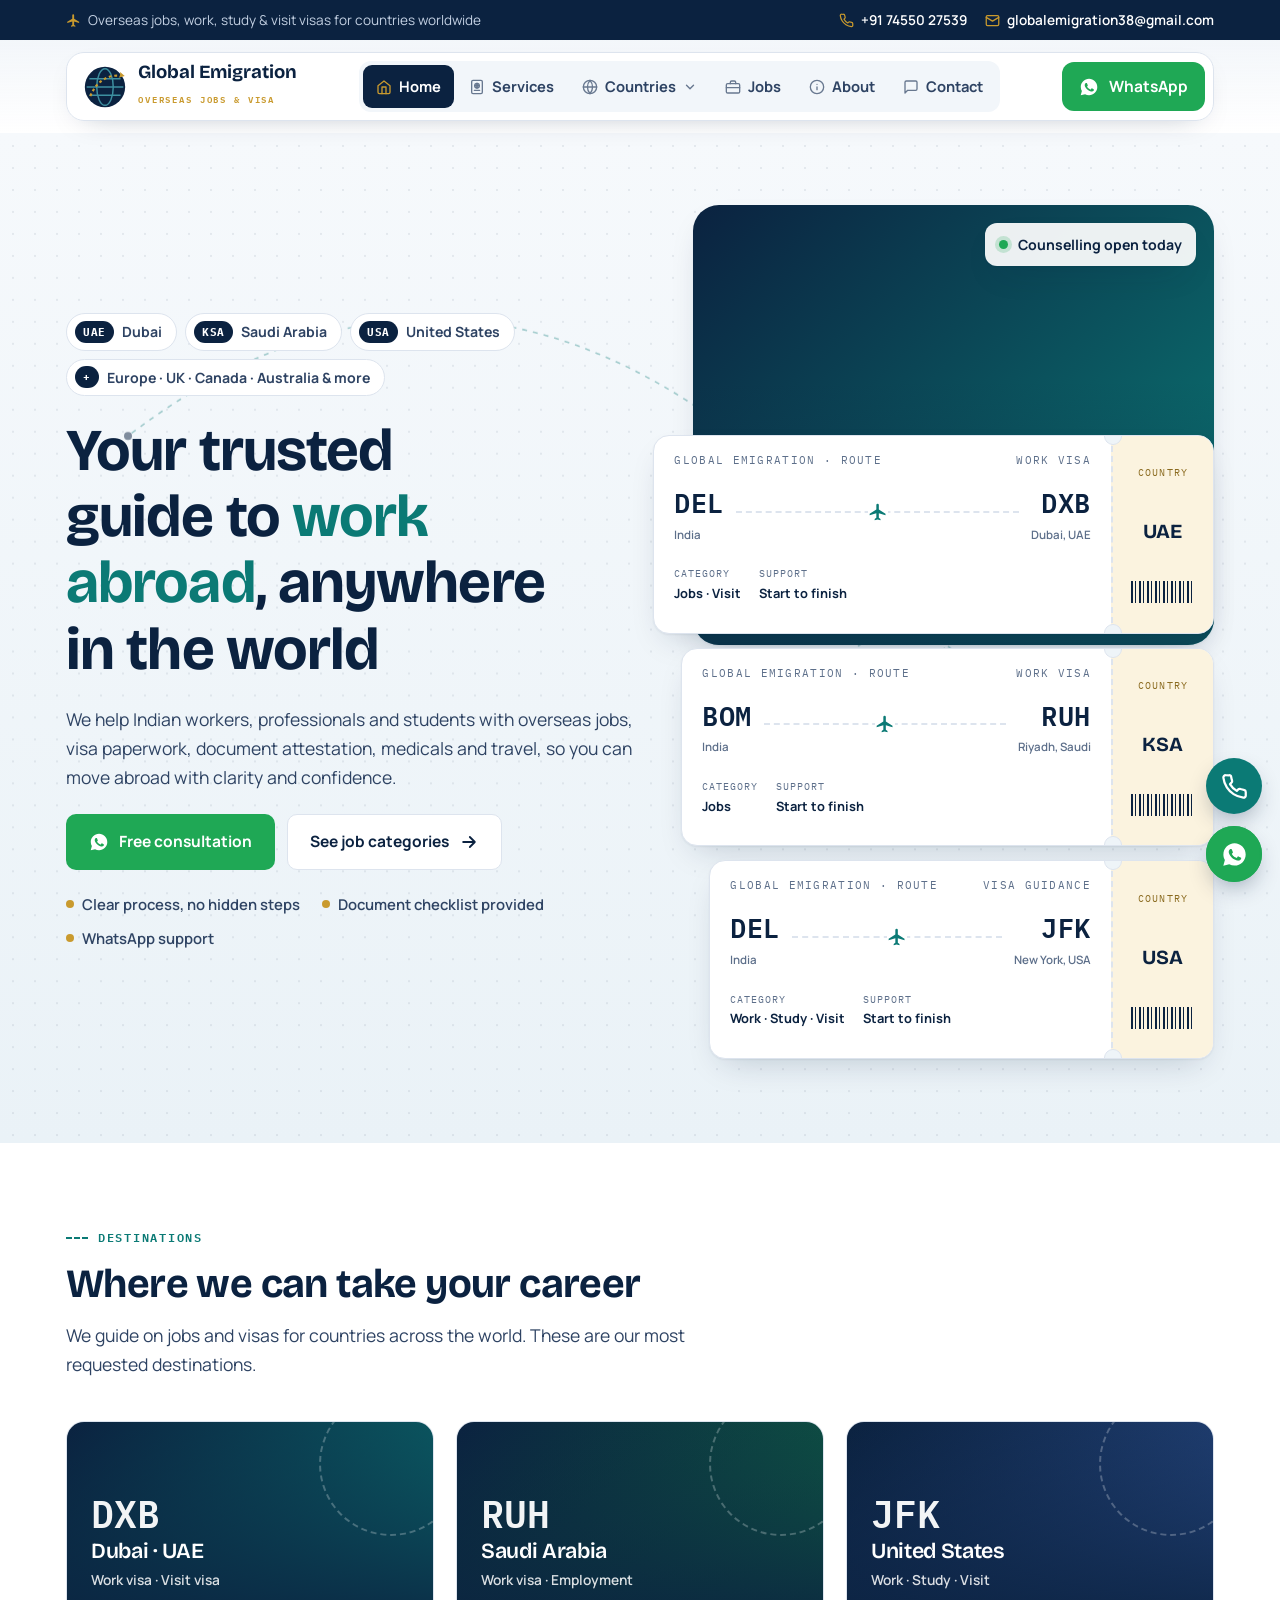
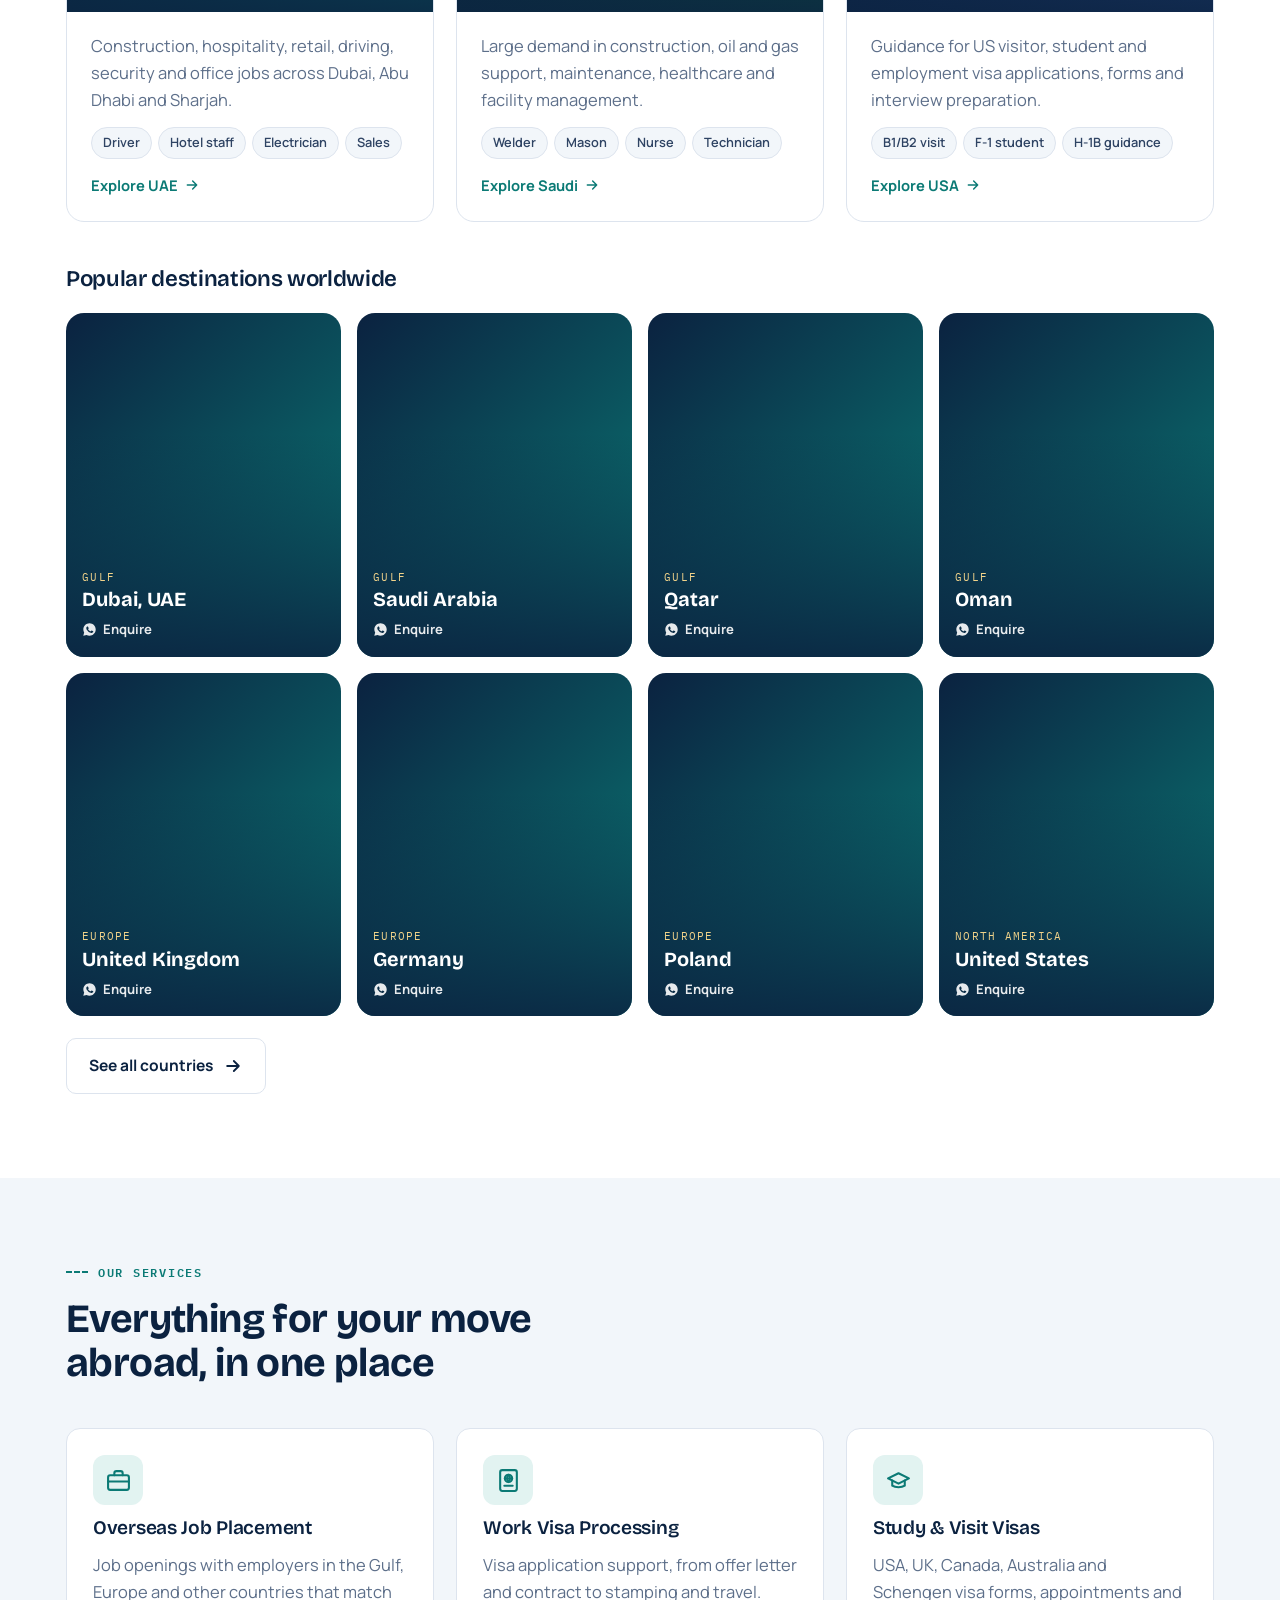
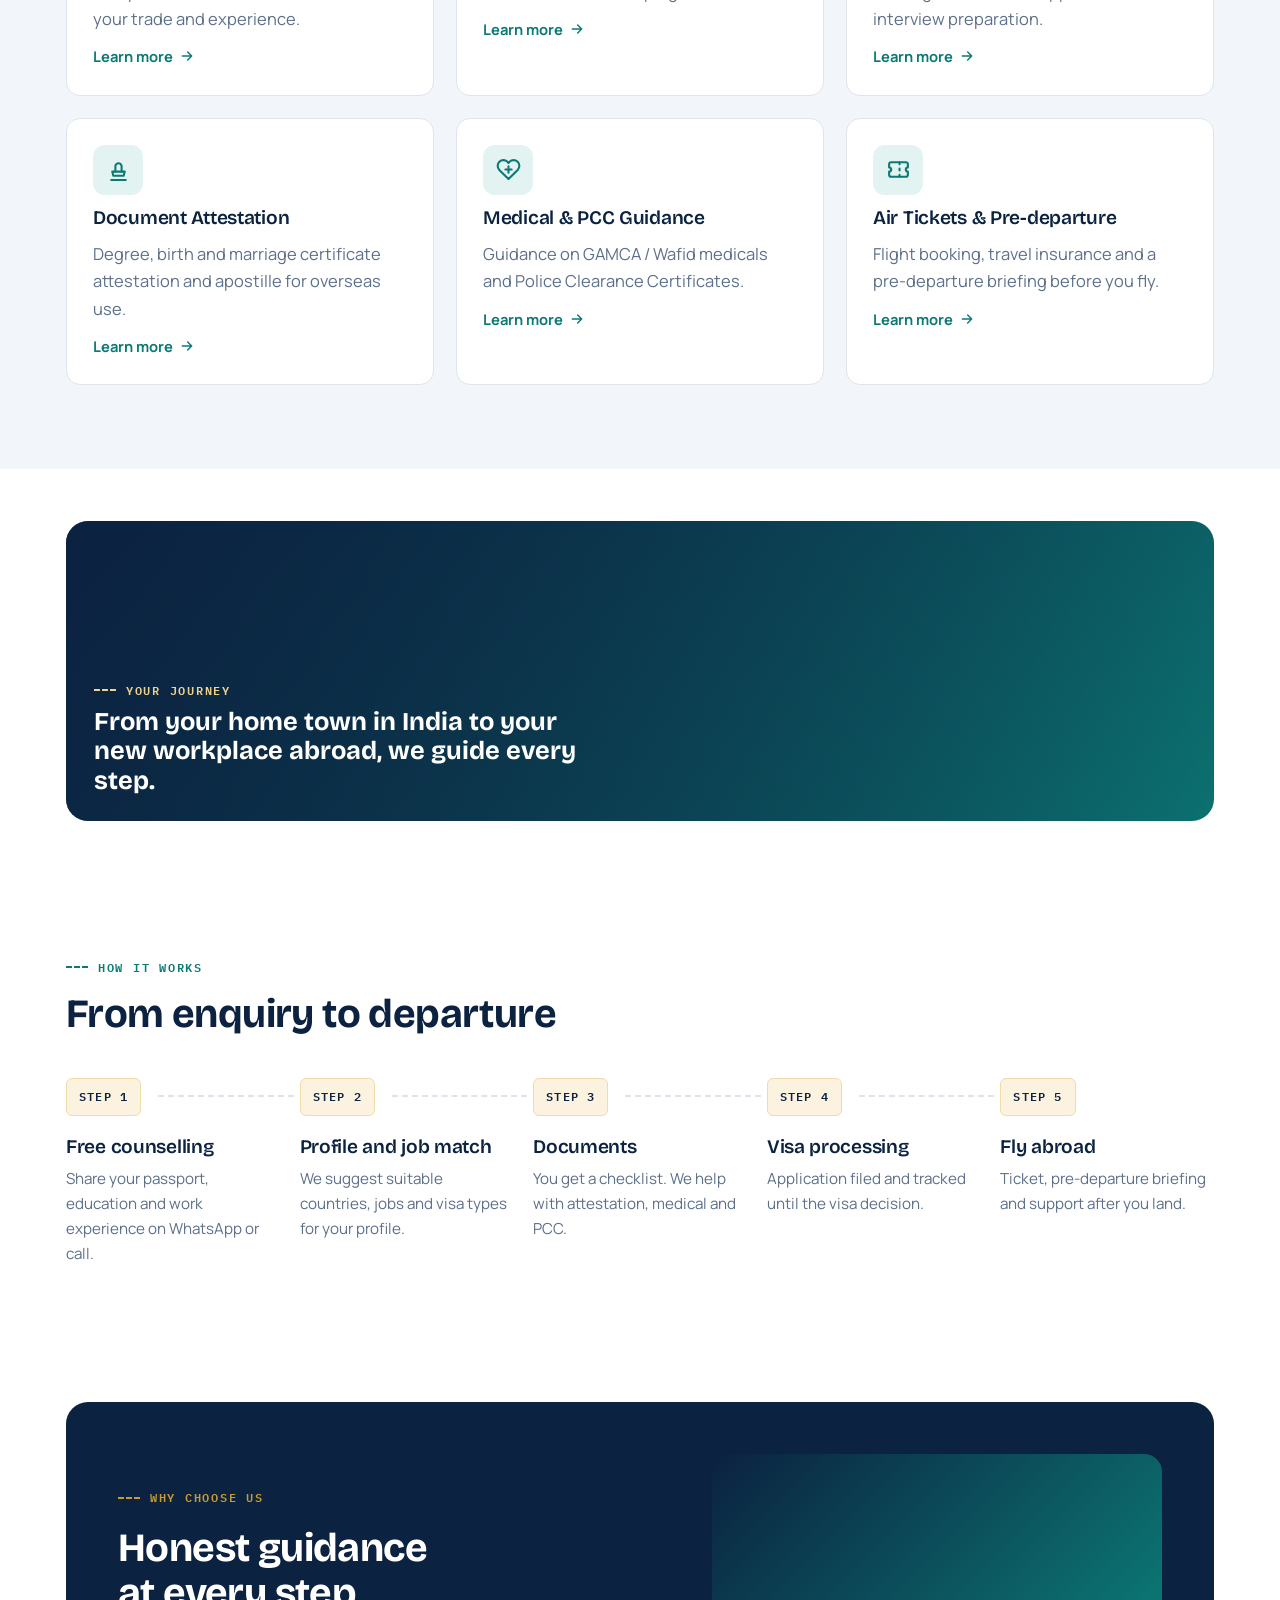
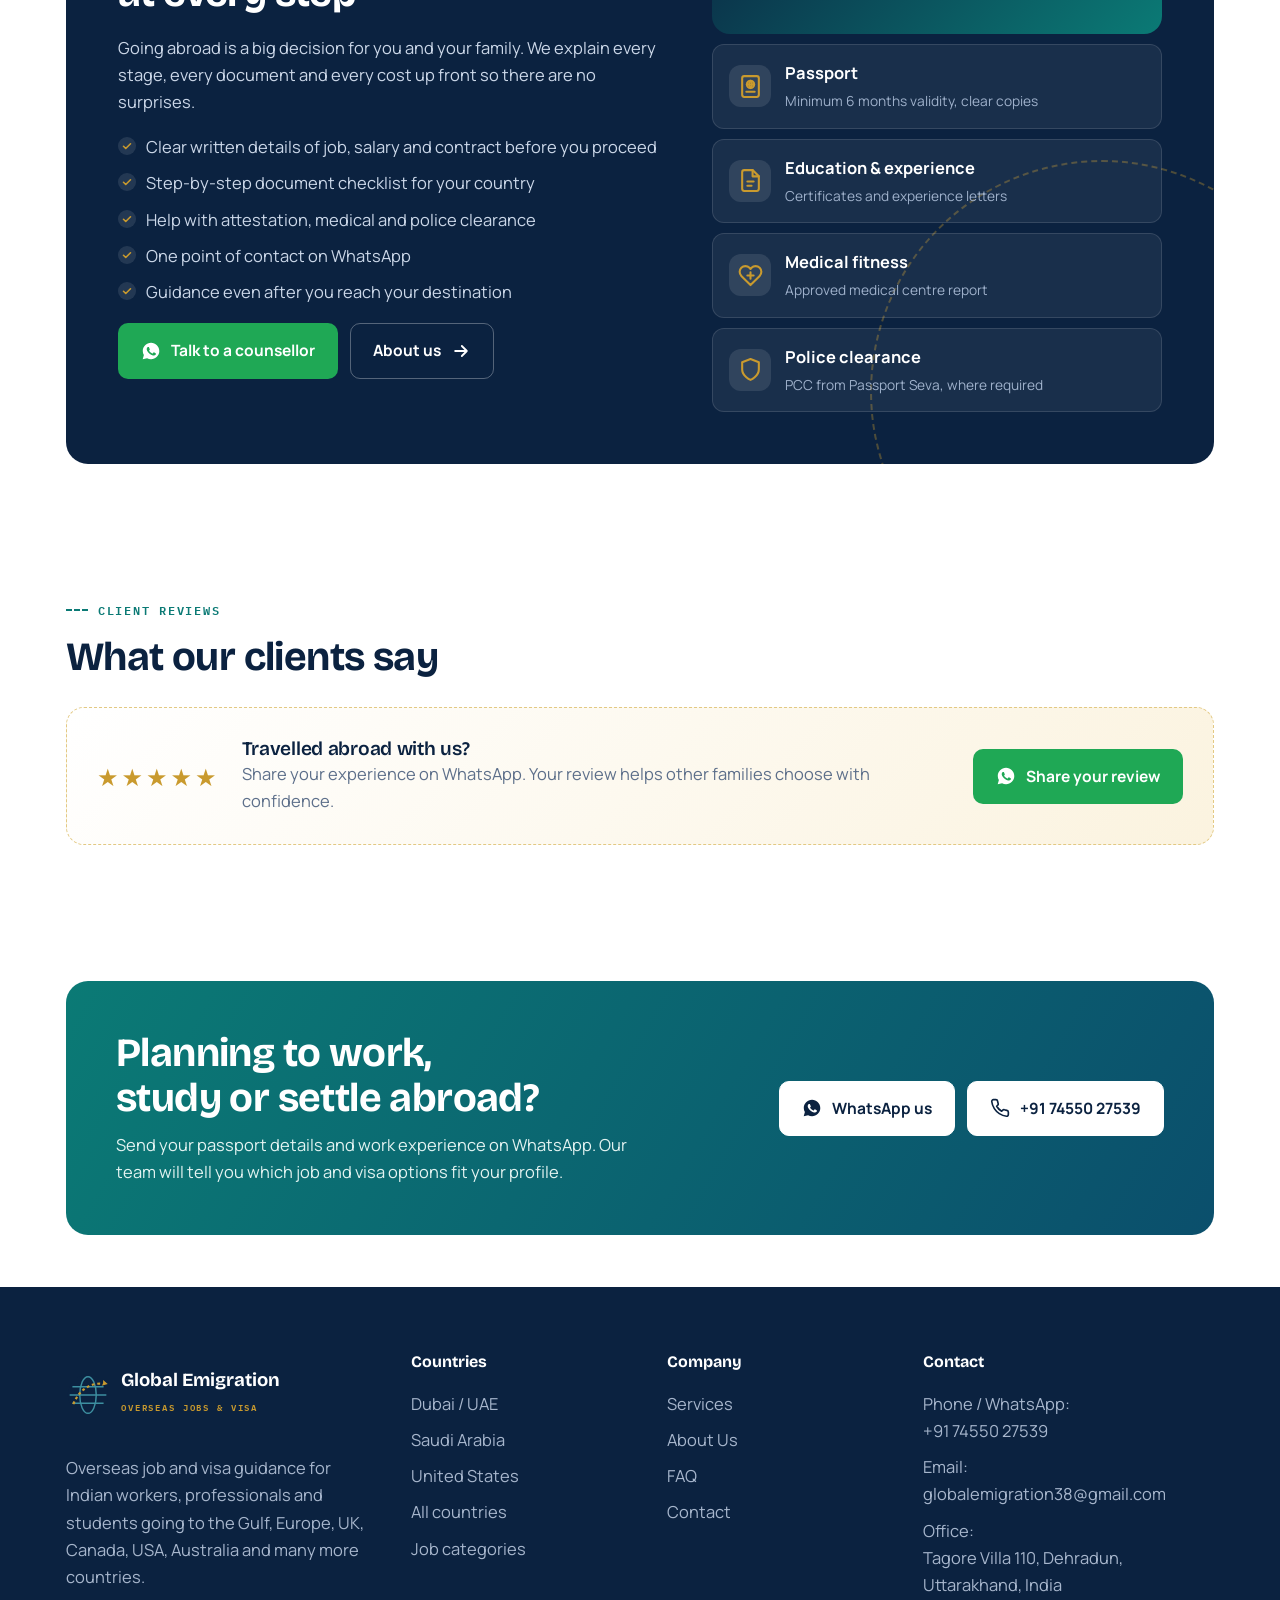
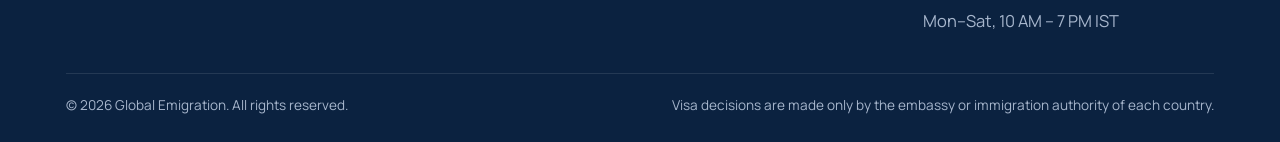
==== commit b2208d00: "Update index.html" ====
--- a/index.html
+++ b/index.html
@@ -11,7 +11,7 @@
 <link rel="stylesheet" href="style.css">
 </head>
 <body>
-<div class="topstrip"><div class="wrap"><span class="ti lt"><svg viewBox="0 0 24 24" fill="currentColor"><path d="M21 16v-2l-8-5V3.5a1.5 1.5 0 0 0-3 0V9l-8 5v2l8-2.5V19l-2 1.5V22l3.5-1 3.5 1v-1.5L13 19v-5.5l8 2.5Z"/></svg> Overseas jobs, work, study &amp; visit visas for countries worldwide</span><span class="c"><span class="ti"><svg viewBox="0 0 24 24" fill="none" stroke="currentColor" stroke-width="2" stroke-linecap="round" stroke-linejoin="round"><path d="M22 16.9v3a2 2 0 0 1-2.2 2 19.8 19.8 0 0 1-8.6-3.1 19.5 19.5 0 0 1-6-6A19.8 19.8 0 0 1 2.1 4.2 2 2 0 0 1 4.1 2h3a2 2 0 0 1 2 1.7c.1 1 .4 1.9.7 2.8a2 2 0 0 1-.5 2.1L8 9.9a16 16 0 0 0 6 6l1.3-1.3a2 2 0 0 1 2.1-.4c.9.3 1.8.6 2.8.7a2 2 0 0 1 1.7 2Z"/></svg><a href="tel:+917455027539">+91 74550 27539</a></span><span class="ti break"><svg viewBox="0 0 24 24" fill="none" stroke="currentColor" stroke-width="2" stroke-linecap="round" stroke-linejoin="round"><rect x="2" y="4" width="20" height="16" rx="2"/><path d="m22 7-10 6L2 7"/></svg><a href="mailto:sdmediatechsolutions@gmail.com">sdmediatechsolutions@gmail.com</a></span></span></div></div>
+<div class="topstrip"><div class="wrap"><span class="ti lt"><svg viewBox="0 0 24 24" fill="currentColor"><path d="M21 16v-2l-8-5V3.5a1.5 1.5 0 0 0-3 0V9l-8 5v2l8-2.5V19l-2 1.5V22l3.5-1 3.5 1v-1.5L13 19v-5.5l8 2.5Z"/></svg> Overseas jobs, work, study &amp; visit visas for countries worldwide</span><span class="c"><span class="ti"><svg viewBox="0 0 24 24" fill="none" stroke="currentColor" stroke-width="2" stroke-linecap="round" stroke-linejoin="round"><path d="M22 16.9v3a2 2 0 0 1-2.2 2 19.8 19.8 0 0 1-8.6-3.1 19.5 19.5 0 0 1-6-6A19.8 19.8 0 0 1 2.1 4.2 2 2 0 0 1 4.1 2h3a2 2 0 0 1 2 1.7c.1 1 .4 1.9.7 2.8a2 2 0 0 1-.5 2.1L8 9.9a16 16 0 0 0 6 6l1.3-1.3a2 2 0 0 1 2.1-.4c.9.3 1.8.6 2.8.7a2 2 0 0 1 1.7 2Z"/></svg><a href="tel:+917455027539">+91 74550 27539</a></span><span class="ti break"><svg viewBox="0 0 24 24" fill="none" stroke="currentColor" stroke-width="2" stroke-linecap="round" stroke-linejoin="round"><rect x="2" y="4" width="20" height="16" rx="2"/><path d="m22 7-10 6L2 7"/></svg><a href="mailto:globalemigration38@gmail.com">globalemigration38@gmail.com</a></span></span></div></div>
 <header class="header"><div class="wrap"><div class="navbar">
 <a class="brand" href="index.html"><svg class="mark" viewBox="0 0 48 48" aria-hidden="true"><circle cx="24" cy="24" r="22" fill="#0b2240"/><ellipse cx="24" cy="24" rx="9" ry="20" fill="none" stroke="#3d8fa0" stroke-width="1.6"/><path d="M4 24h40M7 15h34M7 33h34" stroke="#3d8fa0" stroke-width="1.6"/><path d="M8 34C16 14 32 10 42 12" fill="none" stroke="#c99a2e" stroke-width="2.4" stroke-dasharray="3 3"/><path fill="#c99a2e" d="m40.5 7.5 5 4.6-6.6 1.9 1.6-2.2Z"/></svg><span><b>Global Emigration</b><small>Overseas Jobs & Visa</small></span></a>
 <nav class="nav" aria-label="Main">
@@ -21,7 +21,7 @@
 <a href="countries.html#saudi"><span class="code" style="background:#106b45">KSA</span><span><b>Saudi Arabia</b><small>Work visa · Iqama</small></span></a>
 <a href="countries.html#usa"><span class="code" style="background:#2c4f8f">USA</span><span><b>United States</b><small>Visit · Study · Work</small></span></a>
 <a href="countries.html#all"><span class="code" style="background:#0b2240">ALL</span><span><b>All countries</b><small>Europe · UK · Canada · Australia · Asia</small></span></a></div></div><a href="jobs.html"><svg viewBox="0 0 24 24" fill="none" stroke="currentColor" stroke-width="2" stroke-linecap="round" stroke-linejoin="round"><rect x="2" y="7" width="20" height="14" rx="2"/><path d="M16 7V5a2 2 0 0 0-2-2h-4a2 2 0 0 0-2 2v2M2 13h20"/></svg>Jobs</a><a href="about.html"><svg viewBox="0 0 24 24" fill="none" stroke="currentColor" stroke-width="2" stroke-linecap="round"><circle cx="12" cy="12" r="10"/><path d="M12 16v-4M12 8h.01"/></svg>About</a><a href="contact.html"><svg viewBox="0 0 24 24" fill="none" stroke="currentColor" stroke-width="2" stroke-linecap="round" stroke-linejoin="round"><path d="M21 15a2 2 0 0 1-2 2H7l-4 4V5a2 2 0 0 1 2-2h14a2 2 0 0 1 2 2Z"/></svg>Contact</a>
-<div class="drawer-only drawer-foot"><a class="btn btn-wa" href="https://wa.me/917455027539?text=Hello,%20I%20want%20to%20go%20abroad.%20Please%20guide%20me."><svg viewBox="0 0 24 24" fill="currentColor"><path d="M12.04 2C6.58 2 2.13 6.45 2.13 11.91c0 1.75.46 3.45 1.32 4.95L2.05 22l5.25-1.38a9.9 9.9 0 0 0 4.74 1.21c5.46 0 9.91-4.45 9.91-9.91C21.95 6.45 17.5 2 12.04 2Zm5.8 14.03c-.24.68-1.42 1.32-1.96 1.37-.5.05-.97.23-3.27-.68-2.76-1.09-4.5-3.92-4.64-4.1-.14-.18-1.1-1.47-1.1-2.81 0-1.34.7-2 .95-2.27.25-.27.54-.34.72-.34h.52c.17 0 .4-.06.62.47.24.56.8 1.94.87 2.08.07.14.12.3.02.48-.09.18-.14.3-.27.46-.14.16-.29.36-.41.48-.14.14-.28.29-.12.56.16.27.71 1.17 1.52 1.89 1.04.93 1.92 1.22 2.19 1.36.27.14.43.12.59-.07.16-.18.68-.79.86-1.07.18-.27.36-.23.61-.14.25.09 1.59.75 1.86.89.27.14.45.2.52.32.07.11.07.66-.17 1.34Z"/></svg> WhatsApp +91 74550 27539</a><a class="btn btn-ghost" href="tel:+917455027539"><svg viewBox="0 0 24 24" fill="none" stroke="currentColor" stroke-width="2" stroke-linecap="round" stroke-linejoin="round"><path d="M22 16.9v3a2 2 0 0 1-2.2 2 19.8 19.8 0 0 1-8.6-3.1 19.5 19.5 0 0 1-6-6A19.8 19.8 0 0 1 2.1 4.2 2 2 0 0 1 4.1 2h3a2 2 0 0 1 2 1.7c.1 1 .4 1.9.7 2.8a2 2 0 0 1-.5 2.1L8 9.9a16 16 0 0 0 6 6l1.3-1.3a2 2 0 0 1 2.1-.4c.9.3 1.8.6 2.8.7a2 2 0 0 1 1.7 2Z"/></svg> Call now</a><a class="btn btn-ghost" href="mailto:sdmediatechsolutions@gmail.com"><svg viewBox="0 0 24 24" fill="none" stroke="currentColor" stroke-width="2" stroke-linecap="round" stroke-linejoin="round"><rect x="2" y="4" width="20" height="16" rx="2"/><path d="m22 7-10 6L2 7"/></svg> Email us</a></div>
+<div class="drawer-only drawer-foot"><a class="btn btn-wa" href="https://wa.me/917455027539?text=Hello,%20I%20want%20to%20go%20abroad.%20Please%20guide%20me."><svg viewBox="0 0 24 24" fill="currentColor"><path d="M12.04 2C6.58 2 2.13 6.45 2.13 11.91c0 1.75.46 3.45 1.32 4.95L2.05 22l5.25-1.38a9.9 9.9 0 0 0 4.74 1.21c5.46 0 9.91-4.45 9.91-9.91C21.95 6.45 17.5 2 12.04 2Zm5.8 14.03c-.24.68-1.42 1.32-1.96 1.37-.5.05-.97.23-3.27-.68-2.76-1.09-4.5-3.92-4.64-4.1-.14-.18-1.1-1.47-1.1-2.81 0-1.34.7-2 .95-2.27.25-.27.54-.34.72-.34h.52c.17 0 .4-.06.62.47.24.56.8 1.94.87 2.08.07.14.12.3.02.48-.09.18-.14.3-.27.46-.14.16-.29.36-.41.48-.14.14-.28.29-.12.56.16.27.71 1.17 1.52 1.89 1.04.93 1.92 1.22 2.19 1.36.27.14.43.12.59-.07.16-.18.68-.79.86-1.07.18-.27.36-.23.61-.14.25.09 1.59.75 1.86.89.27.14.45.2.52.32.07.11.07.66-.17 1.34Z"/></svg> WhatsApp +91 74550 27539</a><a class="btn btn-ghost" href="tel:+917455027539"><svg viewBox="0 0 24 24" fill="none" stroke="currentColor" stroke-width="2" stroke-linecap="round" stroke-linejoin="round"><path d="M22 16.9v3a2 2 0 0 1-2.2 2 19.8 19.8 0 0 1-8.6-3.1 19.5 19.5 0 0 1-6-6A19.8 19.8 0 0 1 2.1 4.2 2 2 0 0 1 4.1 2h3a2 2 0 0 1 2 1.7c.1 1 .4 1.9.7 2.8a2 2 0 0 1-.5 2.1L8 9.9a16 16 0 0 0 6 6l1.3-1.3a2 2 0 0 1 2.1-.4c.9.3 1.8.6 2.8.7a2 2 0 0 1 1.7 2Z"/></svg> Call now</a><a class="btn btn-ghost" href="mailto:globalemigration38@gmail.com"><svg viewBox="0 0 24 24" fill="none" stroke="currentColor" stroke-width="2" stroke-linecap="round" stroke-linejoin="round"><rect x="2" y="4" width="20" height="16" rx="2"/><path d="m22 7-10 6L2 7"/></svg> Email us</a></div>
 </nav>
 <div class="nav-cta"><a class="call-chip" href="tel:+917455027539"><span class="ci"><svg viewBox="0 0 24 24" fill="none" stroke="currentColor" stroke-width="2" stroke-linecap="round" stroke-linejoin="round"><path d="M22 16.9v3a2 2 0 0 1-2.2 2 19.8 19.8 0 0 1-8.6-3.1 19.5 19.5 0 0 1-6-6A19.8 19.8 0 0 1 2.1 4.2 2 2 0 0 1 4.1 2h3a2 2 0 0 1 2 1.7c.1 1 .4 1.9.7 2.8a2 2 0 0 1-.5 2.1L8 9.9a16 16 0 0 0 6 6l1.3-1.3a2 2 0 0 1 2.1-.4c.9.3 1.8.6 2.8.7a2 2 0 0 1 1.7 2Z"/></svg></span><span><small>Call us</small><b>+91 74550 27539</b></span></a><a class="btn btn-wa" href="https://wa.me/917455027539?text=Hello,%20I%20want%20to%20go%20abroad.%20Please%20guide%20me."><svg viewBox="0 0 24 24" fill="currentColor"><path d="M12.04 2C6.58 2 2.13 6.45 2.13 11.91c0 1.75.46 3.45 1.32 4.95L2.05 22l5.25-1.38a9.9 9.9 0 0 0 4.74 1.21c5.46 0 9.91-4.45 9.91-9.91C21.95 6.45 17.5 2 12.04 2Zm5.8 14.03c-.24.68-1.42 1.32-1.96 1.37-.5.05-.97.23-3.27-.68-2.76-1.09-4.5-3.92-4.64-4.1-.14-.18-1.1-1.47-1.1-2.81 0-1.34.7-2 .95-2.27.25-.27.54-.34.72-.34h.52c.17 0 .4-.06.62.47.24.56.8 1.94.87 2.08.07.14.12.3.02.48-.09.18-.14.3-.27.46-.14.16-.29.36-.41.48-.14.14-.28.29-.12.56.16.27.71 1.17 1.52 1.89 1.04.93 1.92 1.22 2.19 1.36.27.14.43.12.59-.07.16-.18.68-.79.86-1.07.18-.27.36-.23.61-.14.25.09 1.59.75 1.86.89.27.14.45.2.52.32.07.11.07.66-.17 1.34Z"/></svg> WhatsApp</a>
 <button class="burger" type="button" aria-label="Open menu" aria-expanded="false"><svg viewBox="0 0 24 24" fill="none" stroke="currentColor" stroke-width="2" stroke-linecap="round"><path d="M4 7h16M4 12h16M4 17h16"/></svg></button></div>
@@ -108,7 +108,7 @@
 <p>Overseas job and visa guidance for Indian workers, professionals and students going to the Gulf, Europe, UK, Canada, USA, Australia and many more countries.</p></div>
 <div><h4>Countries</h4><ul><li><a href="countries.html#uae">Dubai / UAE</a></li><li><a href="countries.html#saudi">Saudi Arabia</a></li><li><a href="countries.html#usa">United States</a></li><li><a href="countries.html#all">All countries</a></li><li><a href="jobs.html">Job categories</a></li></ul></div>
 <div><h4>Company</h4><ul><li><a href="services.html">Services</a></li><li><a href="about.html">About Us</a></li><li><a href="contact.html#faq">FAQ</a></li><li><a href="contact.html">Contact</a></li></ul></div>
-<div><h4>Contact</h4><ul><li>Phone / WhatsApp:<br><a href="tel:+917455027539">+91 74550 27539</a></li><li>Email:<br><a class="break" href="mailto:sdmediatechsolutions@gmail.com">sdmediatechsolutions@gmail.com</a></li><li>Office:<br><a href="https://www.google.com/maps/search/?api=1&query=Tagore+Villa+110+Dehradun" target="_blank" rel="noopener">Tagore Villa 110, Dehradun, Uttarakhand, India</a></li><li>Mon–Sat, 10 AM – 7 PM IST</li></ul></div>
+<div><h4>Contact</h4><ul><li>Phone / WhatsApp:<br><a href="tel:+917455027539">+91 74550 27539</a></li><li>Email:<br><a class="break" href="mailto:globalemigration38@gmail.com">globalemigration38@gmail.com</a></li><li>Office:<br><a href="https://www.google.com/maps/search/?api=1&query=Tagore+Villa+110+Dehradun" target="_blank" rel="noopener">Tagore Villa 110, Dehradun, Uttarakhand, India</a></li><li>Mon–Sat, 10 AM – 7 PM IST</li></ul></div>
 </div>
 <div class="fbottom"><span>© <span data-year>2026</span> Global Emigration. All rights reserved.</span><span>Visa decisions are made only by the embassy or immigration authority of each country.</span></div>
 </div></footer>
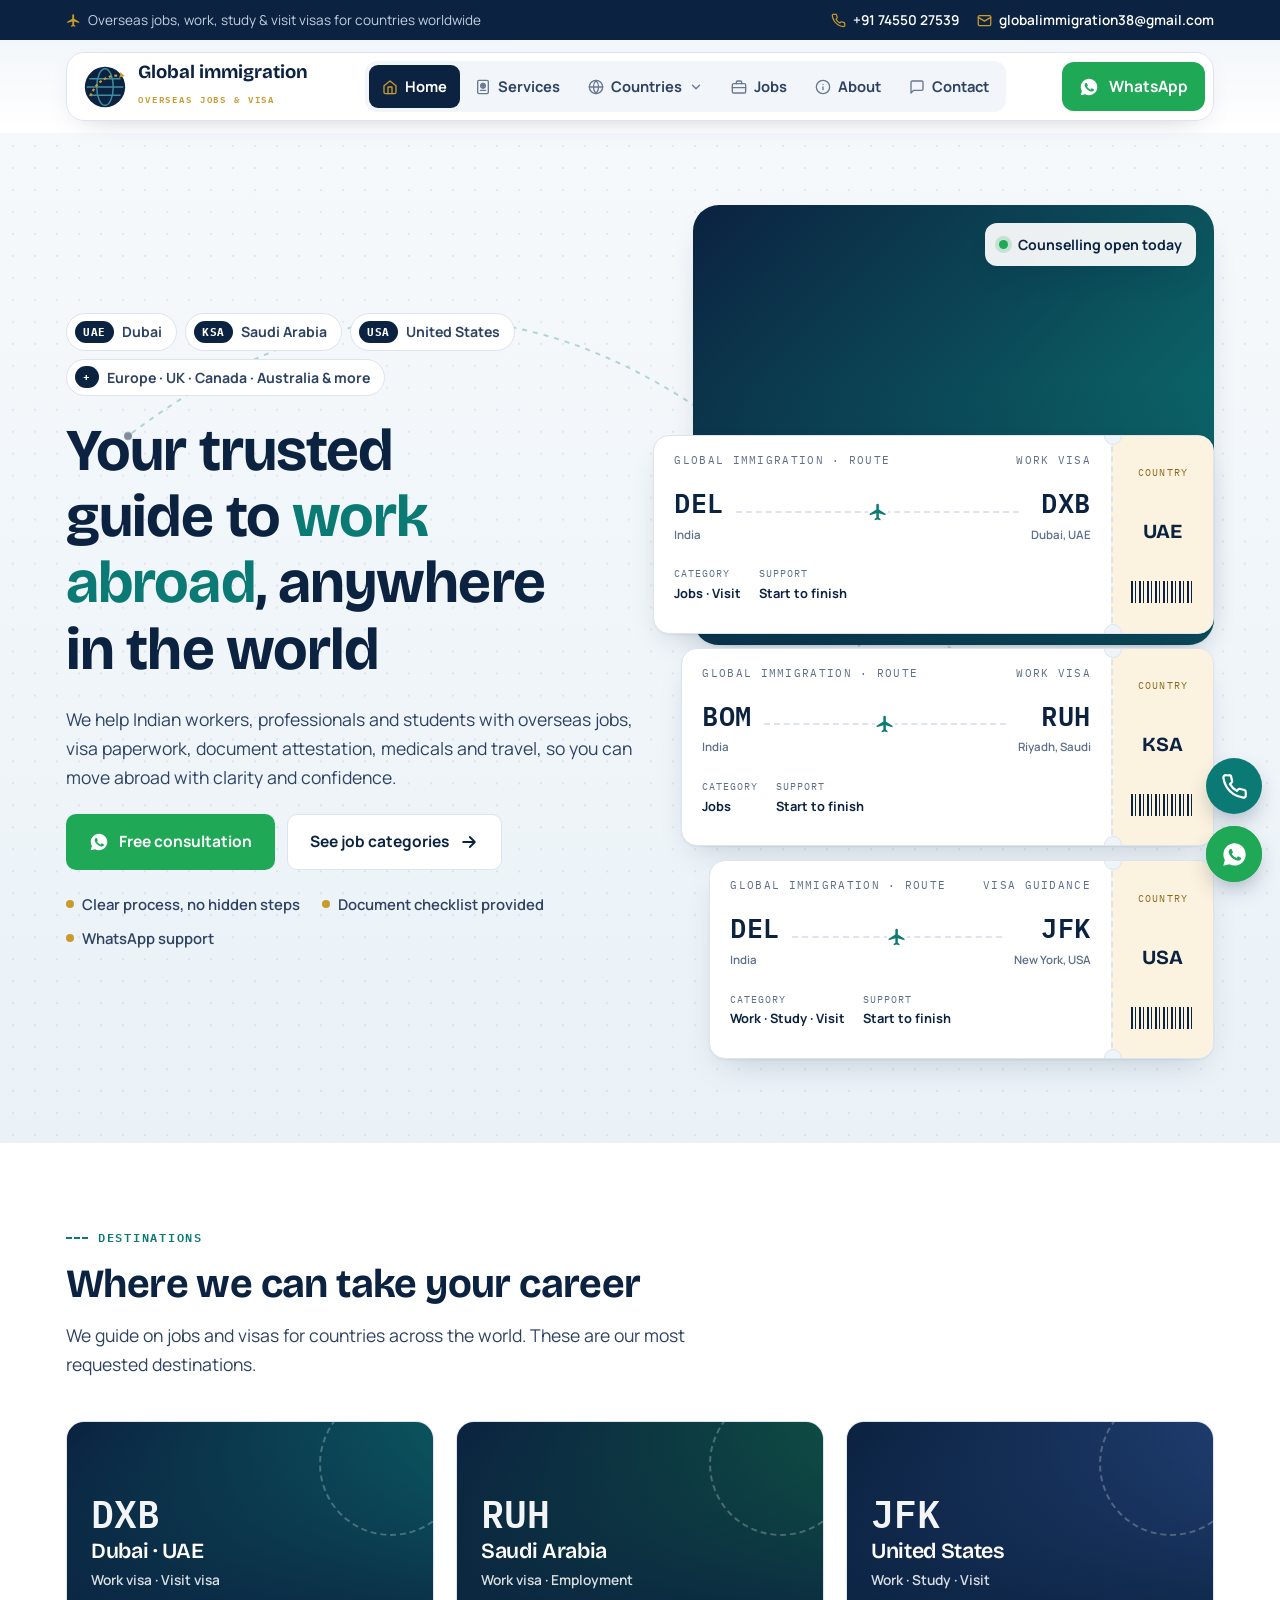
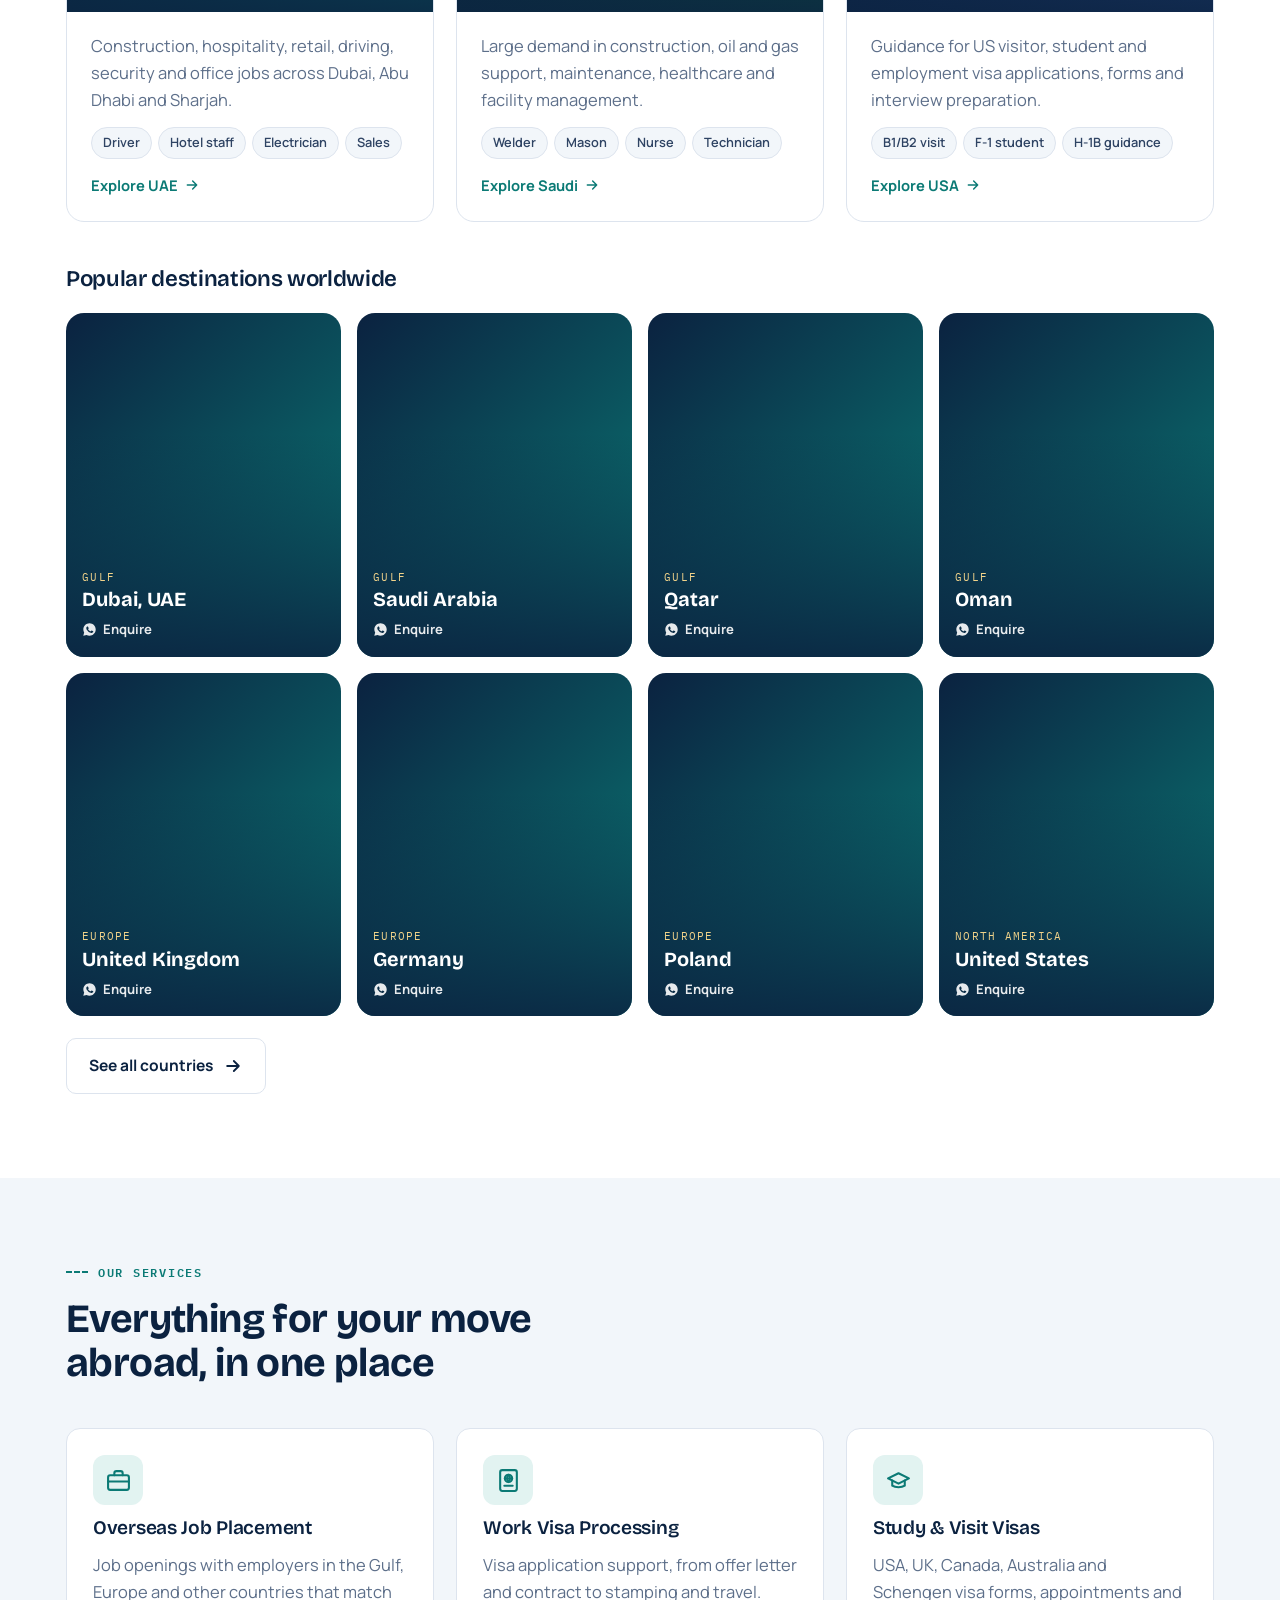
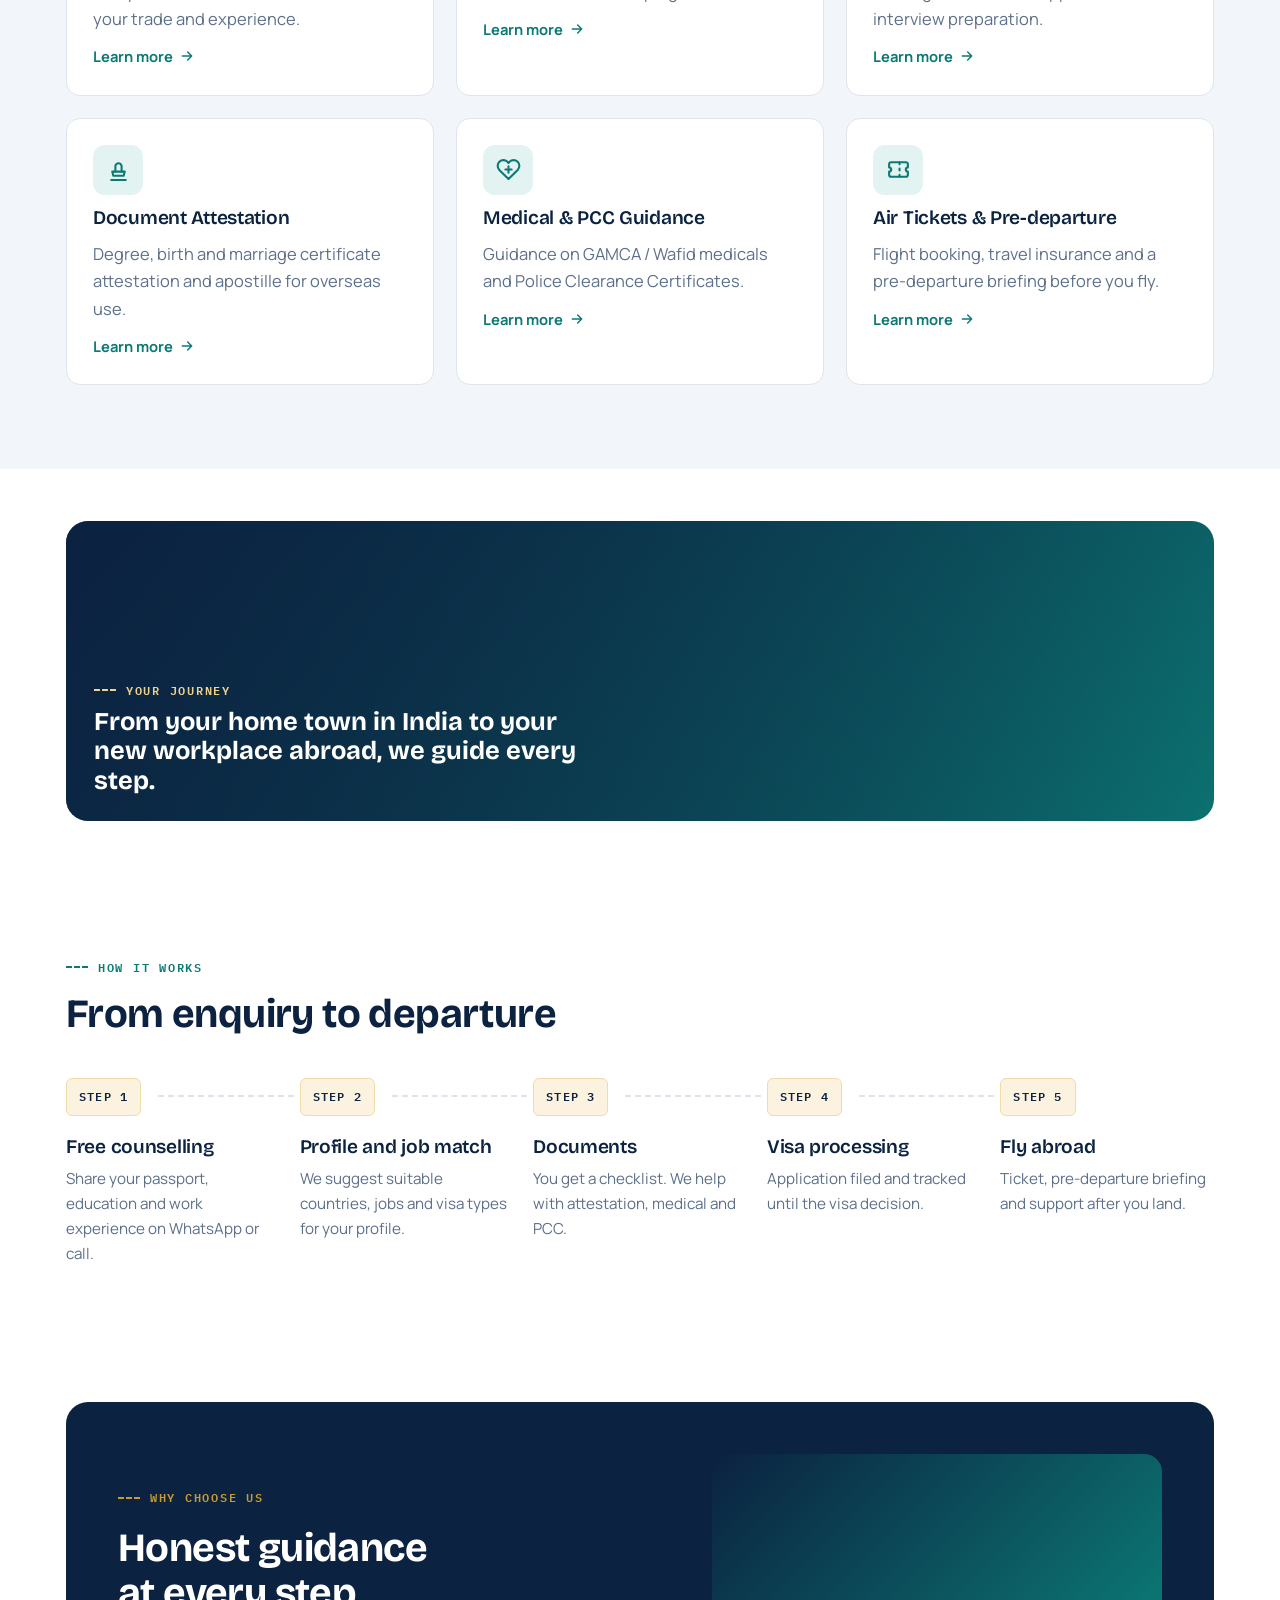
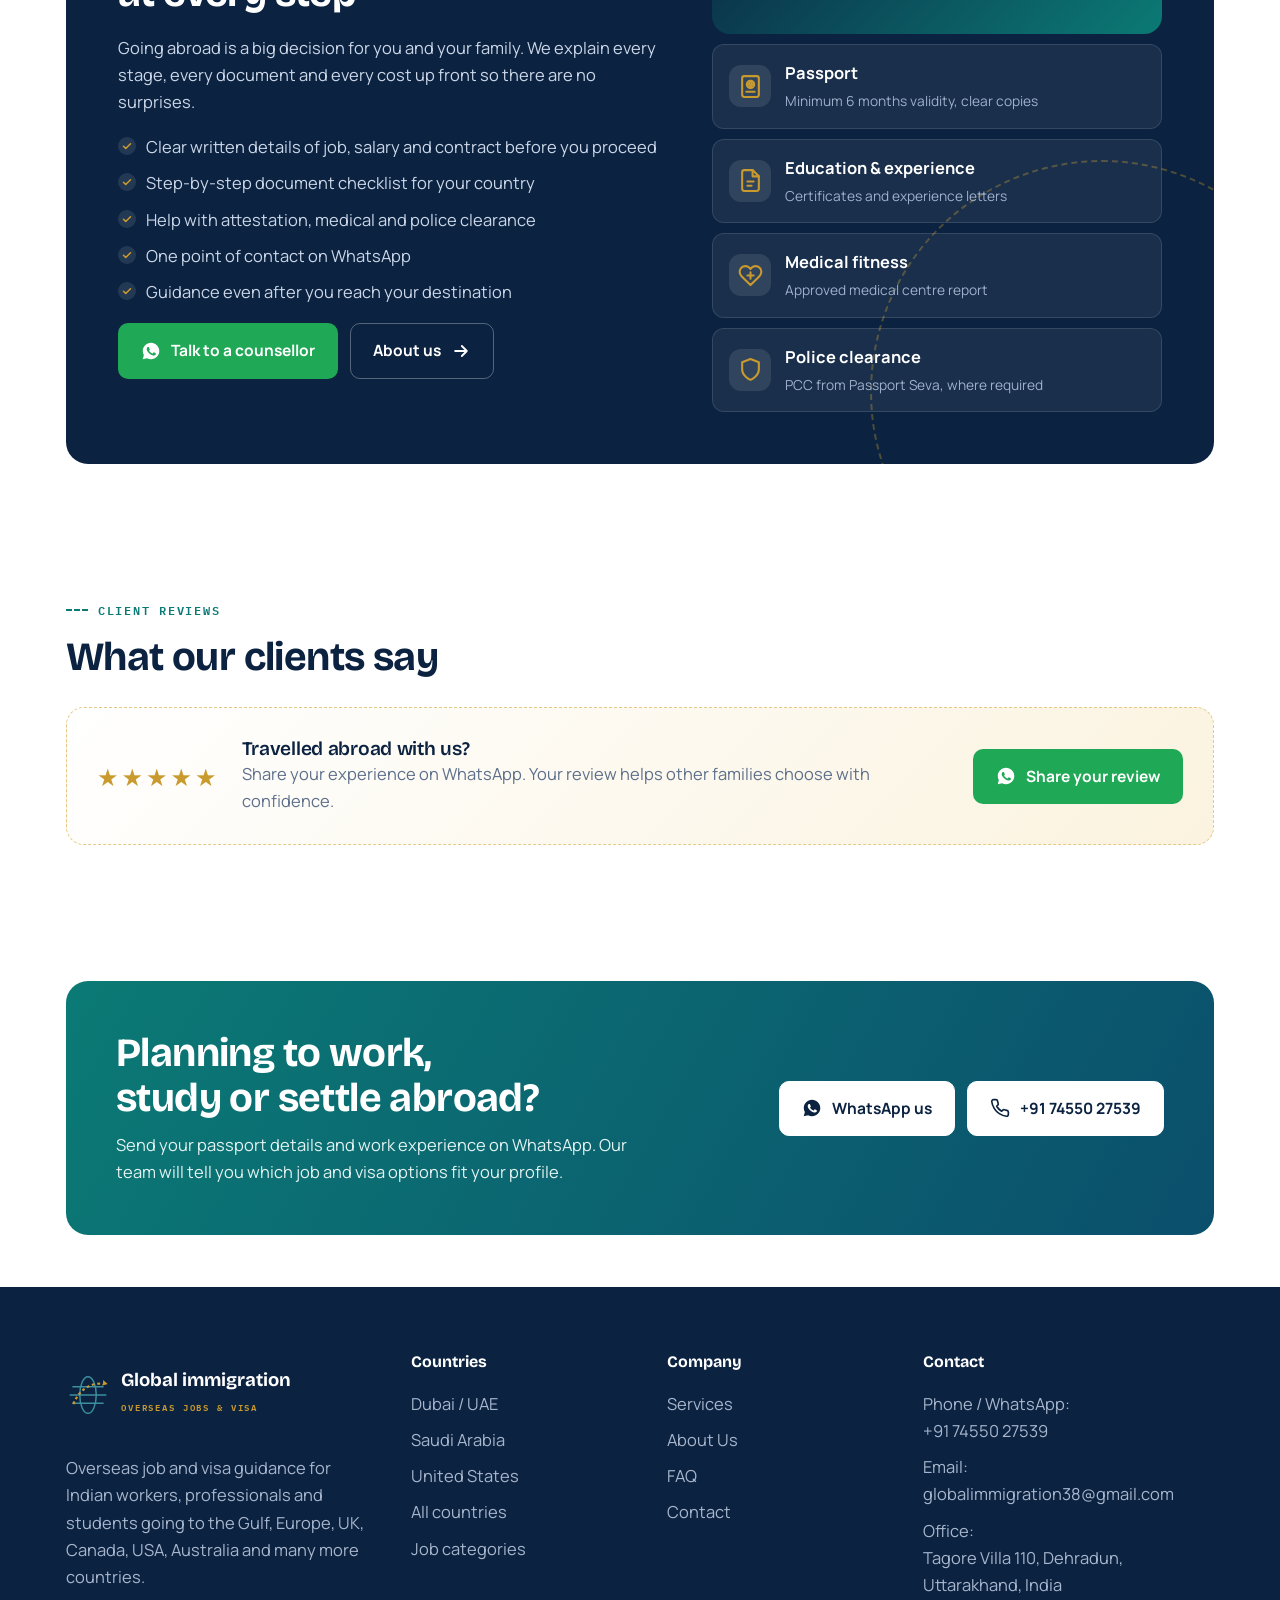
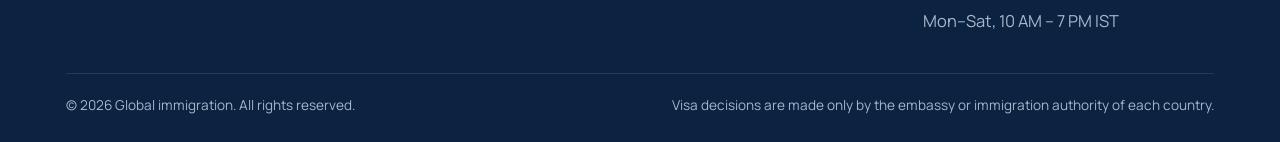
==== commit 4b249eb4: "Update index.html" ====
--- a/index.html
+++ b/index.html
@@ -3,7 +3,7 @@
 <head>
 <meta charset="utf-8">
 <meta name="viewport" content="width=device-width, initial-scale=1, viewport-fit=cover">
-<title>Global Emigration</title>
+<title>Global immigration</title>
 <meta name="claude:viewport-fit-sides" content="cover">
 <meta name="description" content="Overseas jobs, work, study and visit visa services for countries worldwide. Call +91 74550 27539.">
 <link rel="icon" href="data:image/svg+xml,%3Csvg xmlns='http://www.w3.org/2000/svg' viewBox='0 0 48 48' %3E%3Ccircle cx='24' cy='24' r='22' fill='%230b2240'/%3E%3Cellipse cx='24' cy='24' rx='9' ry='20' fill='none' stroke='%233d8fa0' stroke-width='1.6'/%3E%3Cpath d='M4 24h40M7 15h34M7 33h34' stroke='%233d8fa0' stroke-width='1.6'/%3E%3Cpath d='M8 34C16 14 32 10 42 12' fill='none' stroke='%23c99a2e' stroke-width='2.4' stroke-dasharray='3 3'/%3E%3Cpath fill='%23c99a2e' d='m40.5 7.5 5 4.6-6.6 1.9 1.6-2.2Z'/%3E%3C/svg%3E">
@@ -11,17 +11,17 @@
 <link rel="stylesheet" href="style.css">
 </head>
 <body>
-<div class="topstrip"><div class="wrap"><span class="ti lt"><svg viewBox="0 0 24 24" fill="currentColor"><path d="M21 16v-2l-8-5V3.5a1.5 1.5 0 0 0-3 0V9l-8 5v2l8-2.5V19l-2 1.5V22l3.5-1 3.5 1v-1.5L13 19v-5.5l8 2.5Z"/></svg> Overseas jobs, work, study &amp; visit visas for countries worldwide</span><span class="c"><span class="ti"><svg viewBox="0 0 24 24" fill="none" stroke="currentColor" stroke-width="2" stroke-linecap="round" stroke-linejoin="round"><path d="M22 16.9v3a2 2 0 0 1-2.2 2 19.8 19.8 0 0 1-8.6-3.1 19.5 19.5 0 0 1-6-6A19.8 19.8 0 0 1 2.1 4.2 2 2 0 0 1 4.1 2h3a2 2 0 0 1 2 1.7c.1 1 .4 1.9.7 2.8a2 2 0 0 1-.5 2.1L8 9.9a16 16 0 0 0 6 6l1.3-1.3a2 2 0 0 1 2.1-.4c.9.3 1.8.6 2.8.7a2 2 0 0 1 1.7 2Z"/></svg><a href="tel:+917455027539">+91 74550 27539</a></span><span class="ti break"><svg viewBox="0 0 24 24" fill="none" stroke="currentColor" stroke-width="2" stroke-linecap="round" stroke-linejoin="round"><rect x="2" y="4" width="20" height="16" rx="2"/><path d="m22 7-10 6L2 7"/></svg><a href="mailto:globalemigration38@gmail.com">globalemigration38@gmail.com</a></span></span></div></div>
+<div class="topstrip"><div class="wrap"><span class="ti lt"><svg viewBox="0 0 24 24" fill="currentColor"><path d="M21 16v-2l-8-5V3.5a1.5 1.5 0 0 0-3 0V9l-8 5v2l8-2.5V19l-2 1.5V22l3.5-1 3.5 1v-1.5L13 19v-5.5l8 2.5Z"/></svg> Overseas jobs, work, study &amp; visit visas for countries worldwide</span><span class="c"><span class="ti"><svg viewBox="0 0 24 24" fill="none" stroke="currentColor" stroke-width="2" stroke-linecap="round" stroke-linejoin="round"><path d="M22 16.9v3a2 2 0 0 1-2.2 2 19.8 19.8 0 0 1-8.6-3.1 19.5 19.5 0 0 1-6-6A19.8 19.8 0 0 1 2.1 4.2 2 2 0 0 1 4.1 2h3a2 2 0 0 1 2 1.7c.1 1 .4 1.9.7 2.8a2 2 0 0 1-.5 2.1L8 9.9a16 16 0 0 0 6 6l1.3-1.3a2 2 0 0 1 2.1-.4c.9.3 1.8.6 2.8.7a2 2 0 0 1 1.7 2Z"/></svg><a href="tel:+917455027539">+91 74550 27539</a></span><span class="ti break"><svg viewBox="0 0 24 24" fill="none" stroke="currentColor" stroke-width="2" stroke-linecap="round" stroke-linejoin="round"><rect x="2" y="4" width="20" height="16" rx="2"/><path d="m22 7-10 6L2 7"/></svg><a href="mailto:globalimmigration38@gmail.com">globalimmigration38@gmail.com</a></span></span></div></div>
 <header class="header"><div class="wrap"><div class="navbar">
-<a class="brand" href="index.html"><svg class="mark" viewBox="0 0 48 48" aria-hidden="true"><circle cx="24" cy="24" r="22" fill="#0b2240"/><ellipse cx="24" cy="24" rx="9" ry="20" fill="none" stroke="#3d8fa0" stroke-width="1.6"/><path d="M4 24h40M7 15h34M7 33h34" stroke="#3d8fa0" stroke-width="1.6"/><path d="M8 34C16 14 32 10 42 12" fill="none" stroke="#c99a2e" stroke-width="2.4" stroke-dasharray="3 3"/><path fill="#c99a2e" d="m40.5 7.5 5 4.6-6.6 1.9 1.6-2.2Z"/></svg><span><b>Global Emigration</b><small>Overseas Jobs & Visa</small></span></a>
+<a class="brand" href="index.html"><svg class="mark" viewBox="0 0 48 48" aria-hidden="true"><circle cx="24" cy="24" r="22" fill="#0b2240"/><ellipse cx="24" cy="24" rx="9" ry="20" fill="none" stroke="#3d8fa0" stroke-width="1.6"/><path d="M4 24h40M7 15h34M7 33h34" stroke="#3d8fa0" stroke-width="1.6"/><path d="M8 34C16 14 32 10 42 12" fill="none" stroke="#c99a2e" stroke-width="2.4" stroke-dasharray="3 3"/><path fill="#c99a2e" d="m40.5 7.5 5 4.6-6.6 1.9 1.6-2.2Z"/></svg><span><b>Global immigration</b><small>Overseas Jobs & Visa</small></span></a>
 <nav class="nav" aria-label="Main">
-<div class="drawer-only drawer-head"><a class="brand" href="index.html"><svg class="mark" viewBox="0 0 48 48" aria-hidden="true"><circle cx="24" cy="24" r="22" fill="#0b2240"/><ellipse cx="24" cy="24" rx="9" ry="20" fill="none" stroke="#3d8fa0" stroke-width="1.6"/><path d="M4 24h40M7 15h34M7 33h34" stroke="#3d8fa0" stroke-width="1.6"/><path d="M8 34C16 14 32 10 42 12" fill="none" stroke="#c99a2e" stroke-width="2.4" stroke-dasharray="3 3"/><path fill="#c99a2e" d="m40.5 7.5 5 4.6-6.6 1.9 1.6-2.2Z"/></svg><span><b>Global Emigration</b></span></a><button class="drawer-close" type="button" aria-label="Close menu"><svg viewBox="0 0 24 24" fill="none" stroke="currentColor" stroke-width="2.2" stroke-linecap="round"><path d="M6 6l12 12M18 6 6 18"/></svg></button></div>
+<div class="drawer-only drawer-head"><a class="brand" href="index.html"><svg class="mark" viewBox="0 0 48 48" aria-hidden="true"><circle cx="24" cy="24" r="22" fill="#0b2240"/><ellipse cx="24" cy="24" rx="9" ry="20" fill="none" stroke="#3d8fa0" stroke-width="1.6"/><path d="M4 24h40M7 15h34M7 33h34" stroke="#3d8fa0" stroke-width="1.6"/><path d="M8 34C16 14 32 10 42 12" fill="none" stroke="#c99a2e" stroke-width="2.4" stroke-dasharray="3 3"/><path fill="#c99a2e" d="m40.5 7.5 5 4.6-6.6 1.9 1.6-2.2Z"/></svg><span><b>Global immigration</b></span></a><button class="drawer-close" type="button" aria-label="Close menu"><svg viewBox="0 0 24 24" fill="none" stroke="currentColor" stroke-width="2.2" stroke-linecap="round"><path d="M6 6l12 12M18 6 6 18"/></svg></button></div>
 <a href="index.html" class="active" aria-current="page"><svg viewBox="0 0 24 24" fill="none" stroke="currentColor" stroke-width="2" stroke-linecap="round" stroke-linejoin="round"><path d="m3 10 9-7 9 7v10a2 2 0 0 1-2 2H5a2 2 0 0 1-2-2Z"/><path d="M9 22V12h6v10"/></svg>Home</a><a href="services.html"><svg viewBox="0 0 24 24" fill="none" stroke="currentColor" stroke-width="2" stroke-linecap="round" stroke-linejoin="round"><rect x="4" y="2" width="16" height="20" rx="2"/><circle cx="12" cy="10" r="3.5"/><path d="M8.5 10h7M12 6.5c1 1 1.4 2.2 1.4 3.5S13 12.5 12 13.5M12 6.5c-1 1-1.4 2.2-1.4 3.5s.4 2.5 1.4 3.5M8 17h8"/></svg>Services</a><div class="dd"><button type="button" class="" aria-expanded="false" aria-haspopup="true"><svg viewBox="0 0 24 24" fill="none" stroke="currentColor" stroke-width="2" stroke-linecap="round" stroke-linejoin="round"><circle cx="12" cy="12" r="10"/><path d="M2 12h20M12 2a15 15 0 0 1 0 20M12 2a15 15 0 0 0 0 20"/></svg>Countries<svg class="chev" viewBox="0 0 24 24" fill="none" stroke="currentColor" stroke-width="2.4" stroke-linecap="round" stroke-linejoin="round"><path d="m6 9 6 6 6-6"/></svg></button>
 <div class="dd-menu"><a href="countries.html#uae"><span class="code" style="background:#0b7a75">UAE</span><span><b>Dubai · UAE</b><small>Work visa · Visit visa</small></span></a>
 <a href="countries.html#saudi"><span class="code" style="background:#106b45">KSA</span><span><b>Saudi Arabia</b><small>Work visa · Iqama</small></span></a>
 <a href="countries.html#usa"><span class="code" style="background:#2c4f8f">USA</span><span><b>United States</b><small>Visit · Study · Work</small></span></a>
 <a href="countries.html#all"><span class="code" style="background:#0b2240">ALL</span><span><b>All countries</b><small>Europe · UK · Canada · Australia · Asia</small></span></a></div></div><a href="jobs.html"><svg viewBox="0 0 24 24" fill="none" stroke="currentColor" stroke-width="2" stroke-linecap="round" stroke-linejoin="round"><rect x="2" y="7" width="20" height="14" rx="2"/><path d="M16 7V5a2 2 0 0 0-2-2h-4a2 2 0 0 0-2 2v2M2 13h20"/></svg>Jobs</a><a href="about.html"><svg viewBox="0 0 24 24" fill="none" stroke="currentColor" stroke-width="2" stroke-linecap="round"><circle cx="12" cy="12" r="10"/><path d="M12 16v-4M12 8h.01"/></svg>About</a><a href="contact.html"><svg viewBox="0 0 24 24" fill="none" stroke="currentColor" stroke-width="2" stroke-linecap="round" stroke-linejoin="round"><path d="M21 15a2 2 0 0 1-2 2H7l-4 4V5a2 2 0 0 1 2-2h14a2 2 0 0 1 2 2Z"/></svg>Contact</a>
-<div class="drawer-only drawer-foot"><a class="btn btn-wa" href="https://wa.me/917455027539?text=Hello,%20I%20want%20to%20go%20abroad.%20Please%20guide%20me."><svg viewBox="0 0 24 24" fill="currentColor"><path d="M12.04 2C6.58 2 2.13 6.45 2.13 11.91c0 1.75.46 3.45 1.32 4.95L2.05 22l5.25-1.38a9.9 9.9 0 0 0 4.74 1.21c5.46 0 9.91-4.45 9.91-9.91C21.95 6.45 17.5 2 12.04 2Zm5.8 14.03c-.24.68-1.42 1.32-1.96 1.37-.5.05-.97.23-3.27-.68-2.76-1.09-4.5-3.92-4.64-4.1-.14-.18-1.1-1.47-1.1-2.81 0-1.34.7-2 .95-2.27.25-.27.54-.34.72-.34h.52c.17 0 .4-.06.62.47.24.56.8 1.94.87 2.08.07.14.12.3.02.48-.09.18-.14.3-.27.46-.14.16-.29.36-.41.48-.14.14-.28.29-.12.56.16.27.71 1.17 1.52 1.89 1.04.93 1.92 1.22 2.19 1.36.27.14.43.12.59-.07.16-.18.68-.79.86-1.07.18-.27.36-.23.61-.14.25.09 1.59.75 1.86.89.27.14.45.2.52.32.07.11.07.66-.17 1.34Z"/></svg> WhatsApp +91 74550 27539</a><a class="btn btn-ghost" href="tel:+917455027539"><svg viewBox="0 0 24 24" fill="none" stroke="currentColor" stroke-width="2" stroke-linecap="round" stroke-linejoin="round"><path d="M22 16.9v3a2 2 0 0 1-2.2 2 19.8 19.8 0 0 1-8.6-3.1 19.5 19.5 0 0 1-6-6A19.8 19.8 0 0 1 2.1 4.2 2 2 0 0 1 4.1 2h3a2 2 0 0 1 2 1.7c.1 1 .4 1.9.7 2.8a2 2 0 0 1-.5 2.1L8 9.9a16 16 0 0 0 6 6l1.3-1.3a2 2 0 0 1 2.1-.4c.9.3 1.8.6 2.8.7a2 2 0 0 1 1.7 2Z"/></svg> Call now</a><a class="btn btn-ghost" href="mailto:globalemigration38@gmail.com"><svg viewBox="0 0 24 24" fill="none" stroke="currentColor" stroke-width="2" stroke-linecap="round" stroke-linejoin="round"><rect x="2" y="4" width="20" height="16" rx="2"/><path d="m22 7-10 6L2 7"/></svg> Email us</a></div>
+<div class="drawer-only drawer-foot"><a class="btn btn-wa" href="https://wa.me/917455027539?text=Hello,%20I%20want%20to%20go%20abroad.%20Please%20guide%20me."><svg viewBox="0 0 24 24" fill="currentColor"><path d="M12.04 2C6.58 2 2.13 6.45 2.13 11.91c0 1.75.46 3.45 1.32 4.95L2.05 22l5.25-1.38a9.9 9.9 0 0 0 4.74 1.21c5.46 0 9.91-4.45 9.91-9.91C21.95 6.45 17.5 2 12.04 2Zm5.8 14.03c-.24.68-1.42 1.32-1.96 1.37-.5.05-.97.23-3.27-.68-2.76-1.09-4.5-3.92-4.64-4.1-.14-.18-1.1-1.47-1.1-2.81 0-1.34.7-2 .95-2.27.25-.27.54-.34.72-.34h.52c.17 0 .4-.06.62.47.24.56.8 1.94.87 2.08.07.14.12.3.02.48-.09.18-.14.3-.27.46-.14.16-.29.36-.41.48-.14.14-.28.29-.12.56.16.27.71 1.17 1.52 1.89 1.04.93 1.92 1.22 2.19 1.36.27.14.43.12.59-.07.16-.18.68-.79.86-1.07.18-.27.36-.23.61-.14.25.09 1.59.75 1.86.89.27.14.45.2.52.32.07.11.07.66-.17 1.34Z"/></svg> WhatsApp +91 74550 27539</a><a class="btn btn-ghost" href="tel:+917455027539"><svg viewBox="0 0 24 24" fill="none" stroke="currentColor" stroke-width="2" stroke-linecap="round" stroke-linejoin="round"><path d="M22 16.9v3a2 2 0 0 1-2.2 2 19.8 19.8 0 0 1-8.6-3.1 19.5 19.5 0 0 1-6-6A19.8 19.8 0 0 1 2.1 4.2 2 2 0 0 1 4.1 2h3a2 2 0 0 1 2 1.7c.1 1 .4 1.9.7 2.8a2 2 0 0 1-.5 2.1L8 9.9a16 16 0 0 0 6 6l1.3-1.3a2 2 0 0 1 2.1-.4c.9.3 1.8.6 2.8.7a2 2 0 0 1 1.7 2Z"/></svg> Call now</a><a class="btn btn-ghost" href="mailto:globalimmigration38@gmail.com"><svg viewBox="0 0 24 24" fill="none" stroke="currentColor" stroke-width="2" stroke-linecap="round" stroke-linejoin="round"><rect x="2" y="4" width="20" height="16" rx="2"/><path d="m22 7-10 6L2 7"/></svg> Email us</a></div>
 </nav>
 <div class="nav-cta"><a class="call-chip" href="tel:+917455027539"><span class="ci"><svg viewBox="0 0 24 24" fill="none" stroke="currentColor" stroke-width="2" stroke-linecap="round" stroke-linejoin="round"><path d="M22 16.9v3a2 2 0 0 1-2.2 2 19.8 19.8 0 0 1-8.6-3.1 19.5 19.5 0 0 1-6-6A19.8 19.8 0 0 1 2.1 4.2 2 2 0 0 1 4.1 2h3a2 2 0 0 1 2 1.7c.1 1 .4 1.9.7 2.8a2 2 0 0 1-.5 2.1L8 9.9a16 16 0 0 0 6 6l1.3-1.3a2 2 0 0 1 2.1-.4c.9.3 1.8.6 2.8.7a2 2 0 0 1 1.7 2Z"/></svg></span><span><small>Call us</small><b>+91 74550 27539</b></span></a><a class="btn btn-wa" href="https://wa.me/917455027539?text=Hello,%20I%20want%20to%20go%20abroad.%20Please%20guide%20me."><svg viewBox="0 0 24 24" fill="currentColor"><path d="M12.04 2C6.58 2 2.13 6.45 2.13 11.91c0 1.75.46 3.45 1.32 4.95L2.05 22l5.25-1.38a9.9 9.9 0 0 0 4.74 1.21c5.46 0 9.91-4.45 9.91-9.91C21.95 6.45 17.5 2 12.04 2Zm5.8 14.03c-.24.68-1.42 1.32-1.96 1.37-.5.05-.97.23-3.27-.68-2.76-1.09-4.5-3.92-4.64-4.1-.14-.18-1.1-1.47-1.1-2.81 0-1.34.7-2 .95-2.27.25-.27.54-.34.72-.34h.52c.17 0 .4-.06.62.47.24.56.8 1.94.87 2.08.07.14.12.3.02.48-.09.18-.14.3-.27.46-.14.16-.29.36-.41.48-.14.14-.28.29-.12.56.16.27.71 1.17 1.52 1.89 1.04.93 1.92 1.22 2.19 1.36.27.14.43.12.59-.07.16-.18.68-.79.86-1.07.18-.27.36-.23.61-.14.25.09 1.59.75 1.86.89.27.14.45.2.52.32.07.11.07.66-.17 1.34Z"/></svg> WhatsApp</a>
 <button class="burger" type="button" aria-label="Open menu" aria-expanded="false"><svg viewBox="0 0 24 24" fill="none" stroke="currentColor" stroke-width="2" stroke-linecap="round"><path d="M4 7h16M4 12h16M4 17h16"/></svg></button></div>
@@ -36,13 +36,13 @@
 <div class="btn-row"><a class="btn btn-wa" href="https://wa.me/917455027539?text=Hello,%20I%20want%20to%20work%20abroad.%20Please%20guide%20me."><svg viewBox="0 0 24 24" fill="currentColor"><path d="M12.04 2C6.58 2 2.13 6.45 2.13 11.91c0 1.75.46 3.45 1.32 4.95L2.05 22l5.25-1.38a9.9 9.9 0 0 0 4.74 1.21c5.46 0 9.91-4.45 9.91-9.91C21.95 6.45 17.5 2 12.04 2Zm5.8 14.03c-.24.68-1.42 1.32-1.96 1.37-.5.05-.97.23-3.27-.68-2.76-1.09-4.5-3.92-4.64-4.1-.14-.18-1.1-1.47-1.1-2.81 0-1.34.7-2 .95-2.27.25-.27.54-.34.72-.34h.52c.17 0 .4-.06.62.47.24.56.8 1.94.87 2.08.07.14.12.3.02.48-.09.18-.14.3-.27.46-.14.16-.29.36-.41.48-.14.14-.28.29-.12.56.16.27.71 1.17 1.52 1.89 1.04.93 1.92 1.22 2.19 1.36.27.14.43.12.59-.07.16-.18.68-.79.86-1.07.18-.27.36-.23.61-.14.25.09 1.59.75 1.86.89.27.14.45.2.52.32.07.11.07.66-.17 1.34Z"/></svg> Free consultation</a><a class="btn btn-ghost" href="jobs.html">See job categories <svg viewBox="0 0 24 24" width="16" height="16" fill="none" stroke="currentColor" stroke-width="2.2" stroke-linecap="round" stroke-linejoin="round"><path d="M5 12h14M13 6l6 6-6 6"/></svg></a></div>
 <div class="hero-points"><span>Clear process, no hidden steps</span><span>Document checklist provided</span><span>WhatsApp support</span></div>
 </div>
-<div class="hero-visual"><div class="ph hero-photo"><img src="https://images.unsplash.com/photo-1436491865332-7a61a109cc05?auto=format&fit=crop&w=1200&q=70" alt="Passenger aircraft flying above the clouds" decoding="async" onerror="this.remove()"><span class="photo-badge"><i></i> Counselling open today</span></div><div class="passes" aria-label="Destinations we cover"><div class="pass"><div class="pass-main"><div class="pass-top"><span>Global Emigration · Route</span><span>Work visa</span></div>
+<div class="hero-visual"><div class="ph hero-photo"><img src="https://images.unsplash.com/photo-1436491865332-7a61a109cc05?auto=format&fit=crop&w=1200&q=70" alt="Passenger aircraft flying above the clouds" decoding="async" onerror="this.remove()"><span class="photo-badge"><i></i> Counselling open today</span></div><div class="passes" aria-label="Destinations we cover"><div class="pass"><div class="pass-main"><div class="pass-top"><span>Global immigration · Route</span><span>Work visa</span></div>
 <div class="route"><div><b>DEL</b><small>India</small></div><span class="line"><svg viewBox="0 0 24 24" fill="currentColor"><path d="M21 16v-2l-8-5V3.5a1.5 1.5 0 0 0-3 0V9l-8 5v2l8-2.5V19l-2 1.5V22l3.5-1 3.5 1v-1.5L13 19v-5.5l8 2.5Z"/></svg></span><div style="text-align:right"><b>DXB</b><small>Dubai, UAE</small></div></div>
 <dl class="pass-meta"><div><dt>Category</dt><dd>Jobs · Visit</dd></div><div><dt>Support</dt><dd>Start to finish</dd></div></dl></div>
-<div class="pass-stub"><span>Country</span><b>UAE</b><div class="barcode"></div></div></div><div class="pass"><div class="pass-main"><div class="pass-top"><span>Global Emigration · Route</span><span>Work visa</span></div>
+<div class="pass-stub"><span>Country</span><b>UAE</b><div class="barcode"></div></div></div><div class="pass"><div class="pass-main"><div class="pass-top"><span>Global immigration · Route</span><span>Work visa</span></div>
 <div class="route"><div><b>BOM</b><small>India</small></div><span class="line"><svg viewBox="0 0 24 24" fill="currentColor"><path d="M21 16v-2l-8-5V3.5a1.5 1.5 0 0 0-3 0V9l-8 5v2l8-2.5V19l-2 1.5V22l3.5-1 3.5 1v-1.5L13 19v-5.5l8 2.5Z"/></svg></span><div style="text-align:right"><b>RUH</b><small>Riyadh, Saudi</small></div></div>
 <dl class="pass-meta"><div><dt>Category</dt><dd>Jobs</dd></div><div><dt>Support</dt><dd>Start to finish</dd></div></dl></div>
-<div class="pass-stub"><span>Country</span><b>KSA</b><div class="barcode"></div></div></div><div class="pass"><div class="pass-main"><div class="pass-top"><span>Global Emigration · Route</span><span>Visa guidance</span></div>
+<div class="pass-stub"><span>Country</span><b>KSA</b><div class="barcode"></div></div></div><div class="pass"><div class="pass-main"><div class="pass-top"><span>Global immigration · Route</span><span>Visa guidance</span></div>
 <div class="route"><div><b>DEL</b><small>India</small></div><span class="line"><svg viewBox="0 0 24 24" fill="currentColor"><path d="M21 16v-2l-8-5V3.5a1.5 1.5 0 0 0-3 0V9l-8 5v2l8-2.5V19l-2 1.5V22l3.5-1 3.5 1v-1.5L13 19v-5.5l8 2.5Z"/></svg></span><div style="text-align:right"><b>JFK</b><small>New York, USA</small></div></div>
 <dl class="pass-meta"><div><dt>Category</dt><dd>Work · Study · Visit</dd></div><div><dt>Support</dt><dd>Start to finish</dd></div></dl></div>
 <div class="pass-stub"><span>Country</span><b>USA</b><div class="barcode"></div></div></div></div></div>
@@ -104,13 +104,13 @@
 </div></div></section>
 <footer class="footer"><div class="wrap">
 <div class="fgrid">
-<div class="fbrand"><a class="brand" href="index.html"><svg class="mark" viewBox="0 0 48 48" aria-hidden="true"><circle cx="24" cy="24" r="22" fill="#0b2240"/><ellipse cx="24" cy="24" rx="9" ry="20" fill="none" stroke="#3d8fa0" stroke-width="1.6"/><path d="M4 24h40M7 15h34M7 33h34" stroke="#3d8fa0" stroke-width="1.6"/><path d="M8 34C16 14 32 10 42 12" fill="none" stroke="#c99a2e" stroke-width="2.4" stroke-dasharray="3 3"/><path fill="#c99a2e" d="m40.5 7.5 5 4.6-6.6 1.9 1.6-2.2Z"/></svg><span><b>Global Emigration</b><small>Overseas Jobs & Visa</small></span></a>
+<div class="fbrand"><a class="brand" href="index.html"><svg class="mark" viewBox="0 0 48 48" aria-hidden="true"><circle cx="24" cy="24" r="22" fill="#0b2240"/><ellipse cx="24" cy="24" rx="9" ry="20" fill="none" stroke="#3d8fa0" stroke-width="1.6"/><path d="M4 24h40M7 15h34M7 33h34" stroke="#3d8fa0" stroke-width="1.6"/><path d="M8 34C16 14 32 10 42 12" fill="none" stroke="#c99a2e" stroke-width="2.4" stroke-dasharray="3 3"/><path fill="#c99a2e" d="m40.5 7.5 5 4.6-6.6 1.9 1.6-2.2Z"/></svg><span><b>Global immigration</b><small>Overseas Jobs & Visa</small></span></a>
 <p>Overseas job and visa guidance for Indian workers, professionals and students going to the Gulf, Europe, UK, Canada, USA, Australia and many more countries.</p></div>
 <div><h4>Countries</h4><ul><li><a href="countries.html#uae">Dubai / UAE</a></li><li><a href="countries.html#saudi">Saudi Arabia</a></li><li><a href="countries.html#usa">United States</a></li><li><a href="countries.html#all">All countries</a></li><li><a href="jobs.html">Job categories</a></li></ul></div>
 <div><h4>Company</h4><ul><li><a href="services.html">Services</a></li><li><a href="about.html">About Us</a></li><li><a href="contact.html#faq">FAQ</a></li><li><a href="contact.html">Contact</a></li></ul></div>
-<div><h4>Contact</h4><ul><li>Phone / WhatsApp:<br><a href="tel:+917455027539">+91 74550 27539</a></li><li>Email:<br><a class="break" href="mailto:globalemigration38@gmail.com">globalemigration38@gmail.com</a></li><li>Office:<br><a href="https://www.google.com/maps/search/?api=1&query=Tagore+Villa+110+Dehradun" target="_blank" rel="noopener">Tagore Villa 110, Dehradun, Uttarakhand, India</a></li><li>Mon–Sat, 10 AM – 7 PM IST</li></ul></div>
+<div><h4>Contact</h4><ul><li>Phone / WhatsApp:<br><a href="tel:+917455027539">+91 74550 27539</a></li><li>Email:<br><a class="break" href="mailto:globalimmigration38@gmail.com">globalimmigration38@gmail.com</a></li><li>Office:<br><a href="https://www.google.com/maps/search/?api=1&query=Tagore+Villa+110+Dehradun" target="_blank" rel="noopener">Tagore Villa 110, Dehradun, Uttarakhand, India</a></li><li>Mon–Sat, 10 AM – 7 PM IST</li></ul></div>
 </div>
-<div class="fbottom"><span>© <span data-year>2026</span> Global Emigration. All rights reserved.</span><span>Visa decisions are made only by the embassy or immigration authority of each country.</span></div>
+<div class="fbottom"><span>© <span data-year>2026</span> Global immigration. All rights reserved.</span><span>Visa decisions are made only by the embassy or immigration authority of each country.</span></div>
 </div></footer>
 <div class="float"><a class="f-call" href="tel:+917455027539" aria-label="Call +91 74550 27539"><svg viewBox="0 0 24 24" fill="none" stroke="currentColor" stroke-width="2" stroke-linecap="round" stroke-linejoin="round"><path d="M22 16.9v3a2 2 0 0 1-2.2 2 19.8 19.8 0 0 1-8.6-3.1 19.5 19.5 0 0 1-6-6A19.8 19.8 0 0 1 2.1 4.2 2 2 0 0 1 4.1 2h3a2 2 0 0 1 2 1.7c.1 1 .4 1.9.7 2.8a2 2 0 0 1-.5 2.1L8 9.9a16 16 0 0 0 6 6l1.3-1.3a2 2 0 0 1 2.1-.4c.9.3 1.8.6 2.8.7a2 2 0 0 1 1.7 2Z"/></svg></a><a class="f-wa" href="https://wa.me/917455027539?text=Hello,%20I%20want%20to%20go%20abroad.%20Please%20guide%20me." aria-label="WhatsApp +91 74550 27539"><svg viewBox="0 0 24 24" fill="currentColor"><path d="M12.04 2C6.58 2 2.13 6.45 2.13 11.91c0 1.75.46 3.45 1.32 4.95L2.05 22l5.25-1.38a9.9 9.9 0 0 0 4.74 1.21c5.46 0 9.91-4.45 9.91-9.91C21.95 6.45 17.5 2 12.04 2Zm5.8 14.03c-.24.68-1.42 1.32-1.96 1.37-.5.05-.97.23-3.27-.68-2.76-1.09-4.5-3.92-4.64-4.1-.14-.18-1.1-1.47-1.1-2.81 0-1.34.7-2 .95-2.27.25-.27.54-.34.72-.34h.52c.17 0 .4-.06.62.47.24.56.8 1.94.87 2.08.07.14.12.3.02.48-.09.18-.14.3-.27.46-.14.16-.29.36-.41.48-.14.14-.28.29-.12.56.16.27.71 1.17 1.52 1.89 1.04.93 1.92 1.22 2.19 1.36.27.14.43.12.59-.07.16-.18.68-.79.86-1.07.18-.27.36-.23.61-.14.25.09 1.59.75 1.86.89.27.14.45.2.52.32.07.11.07.66-.17 1.34Z"/></svg></a></div>
 <script src="app.js"></script>
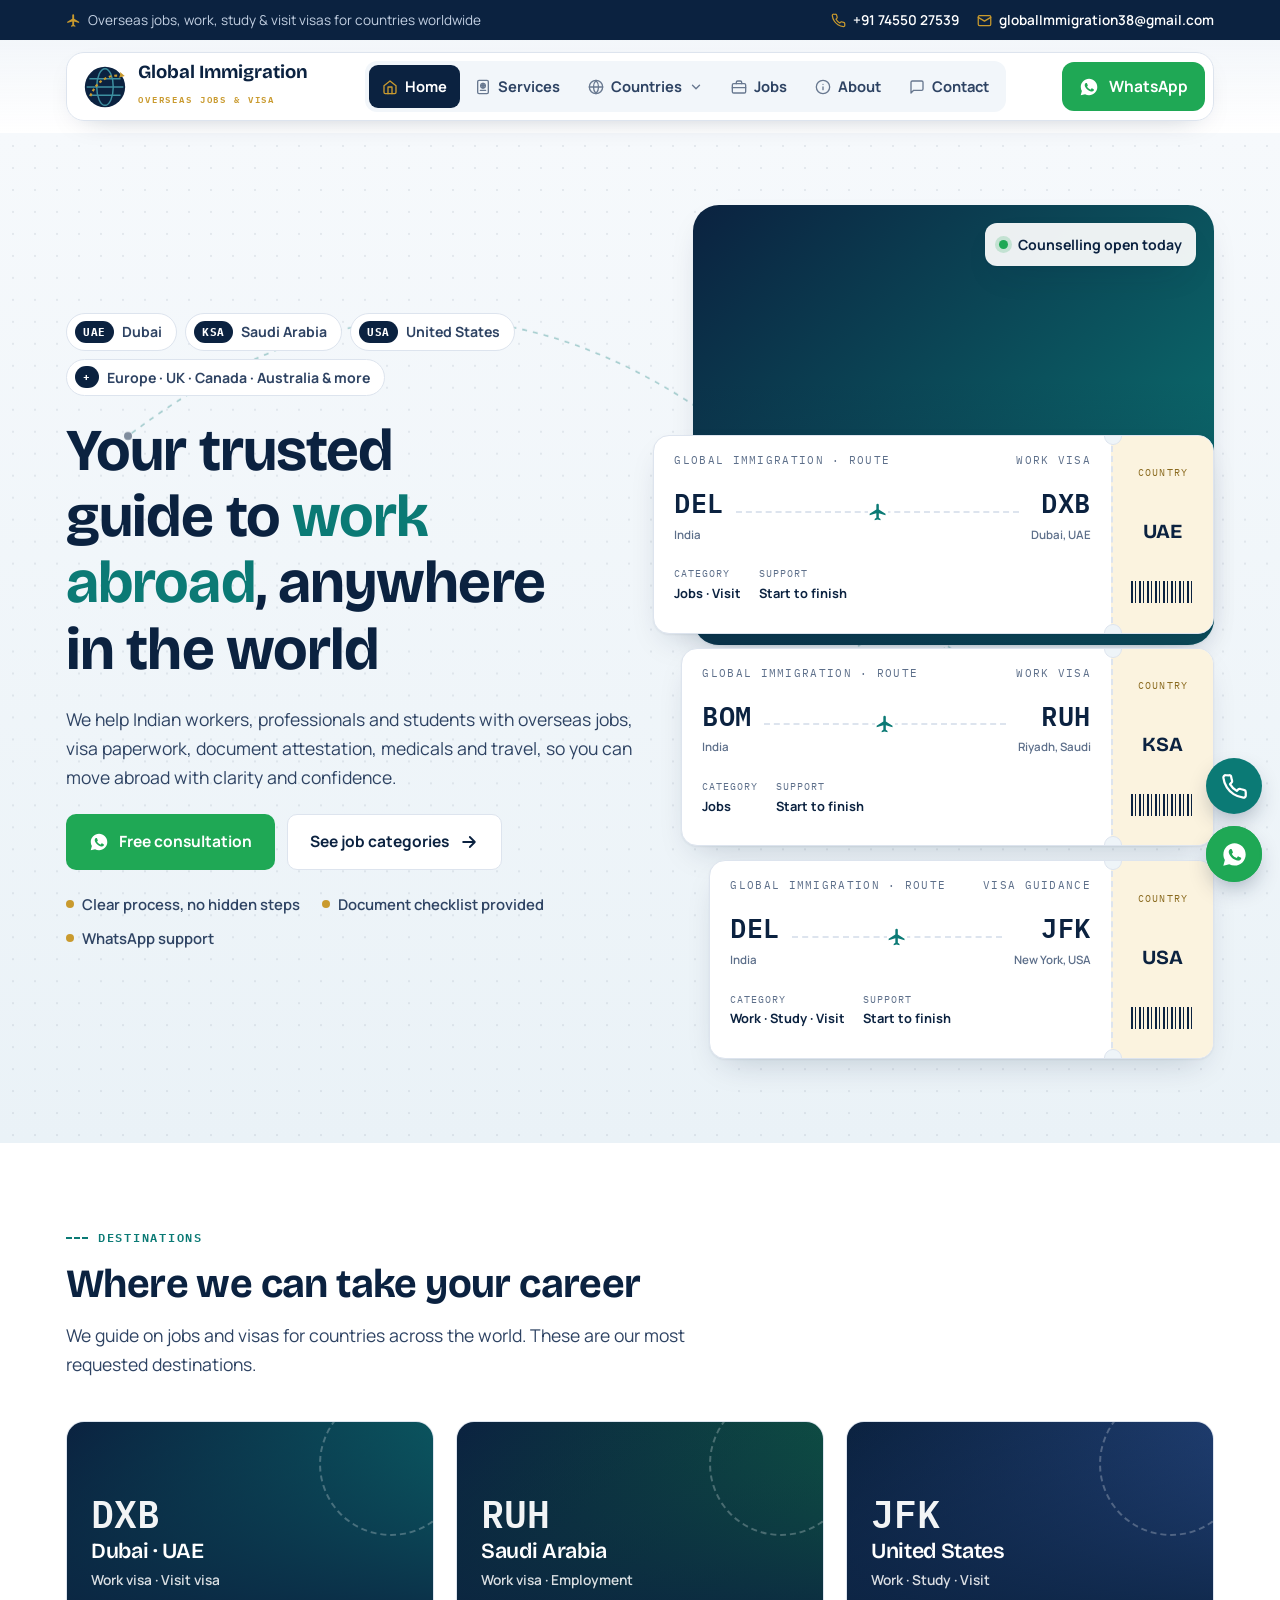
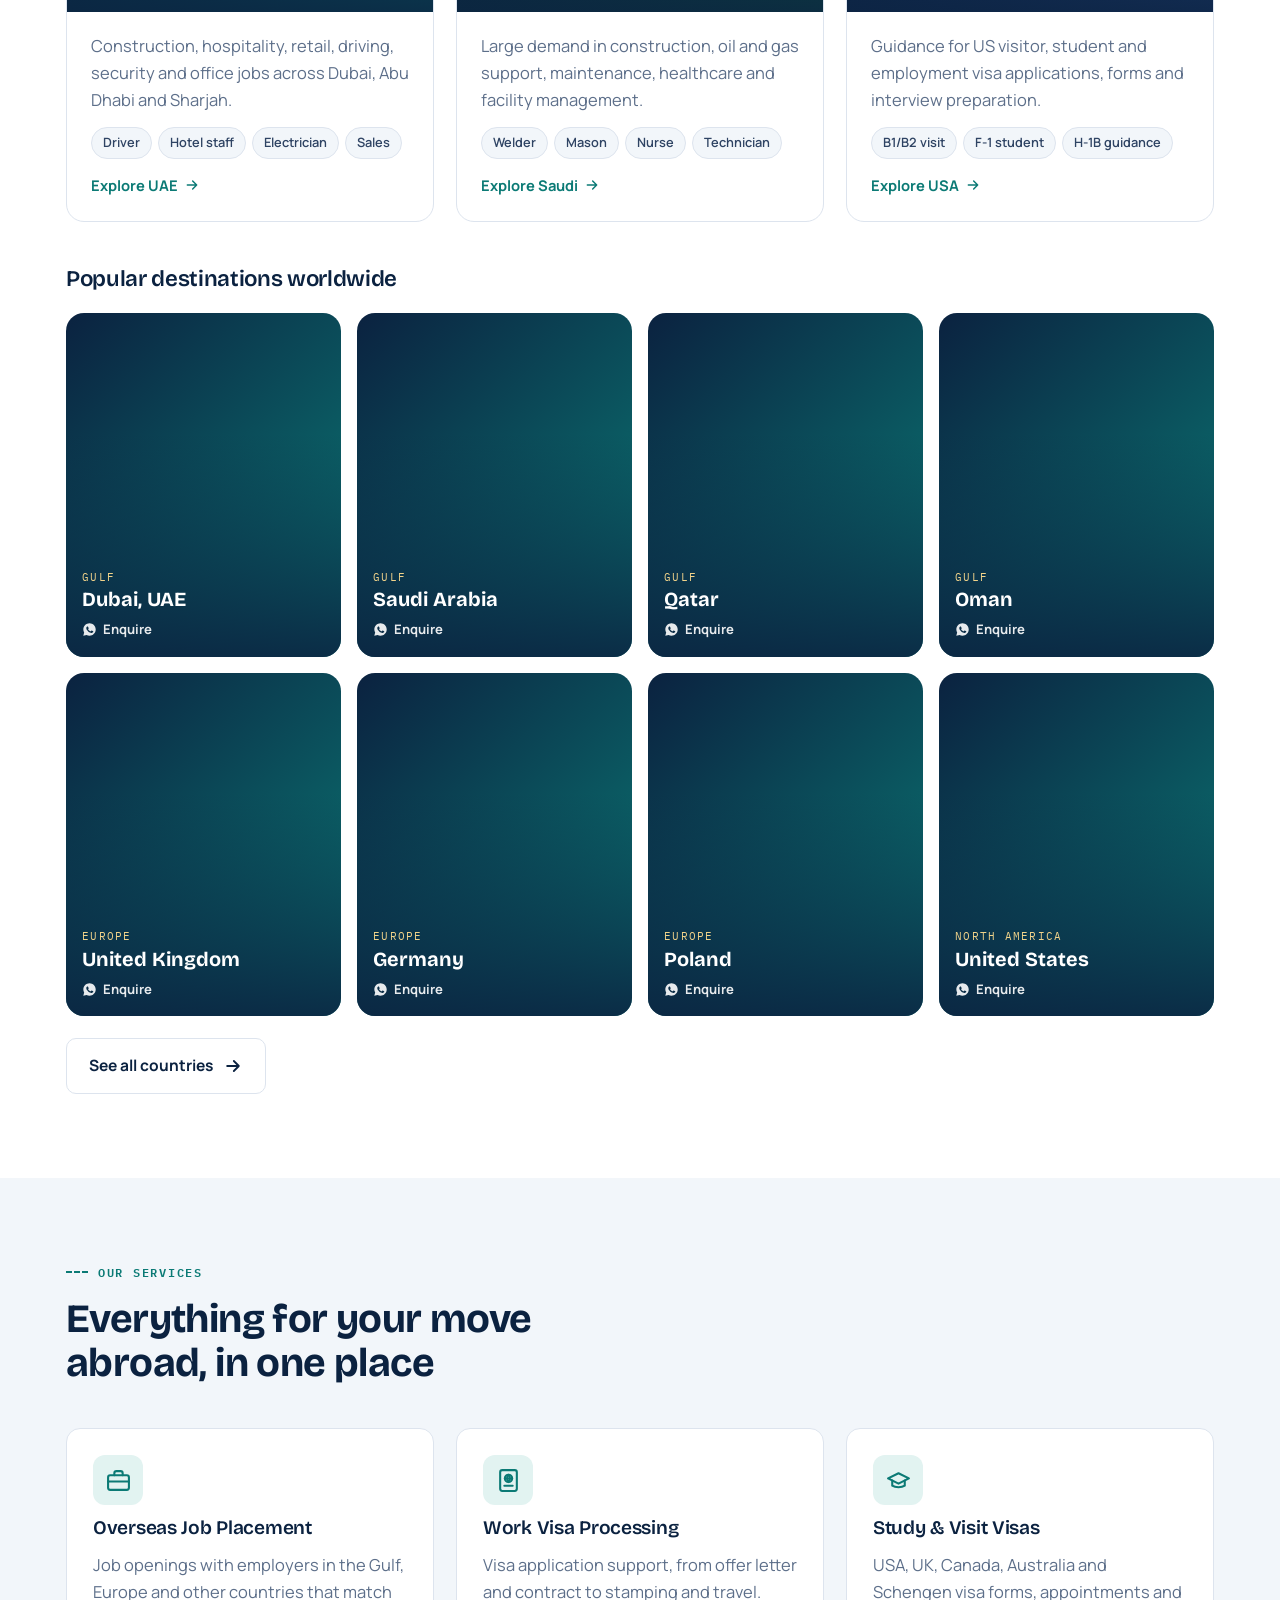
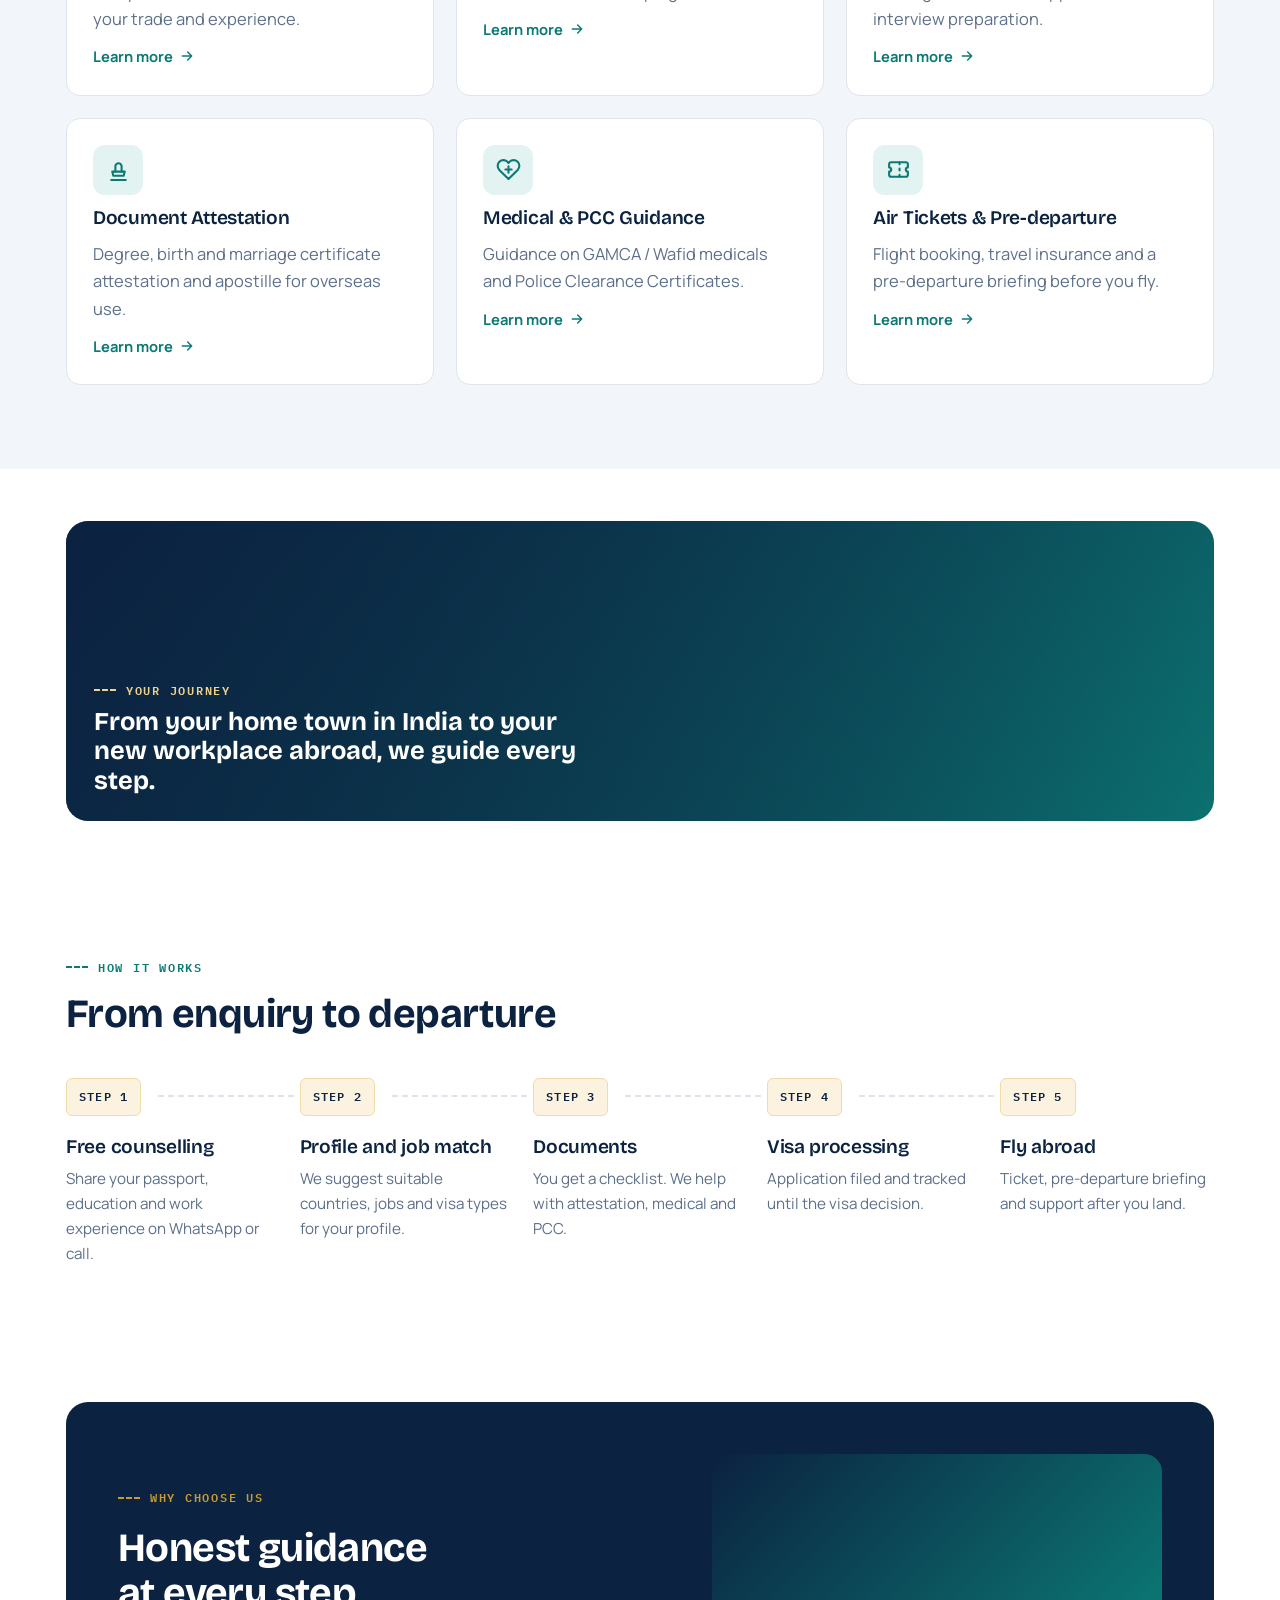
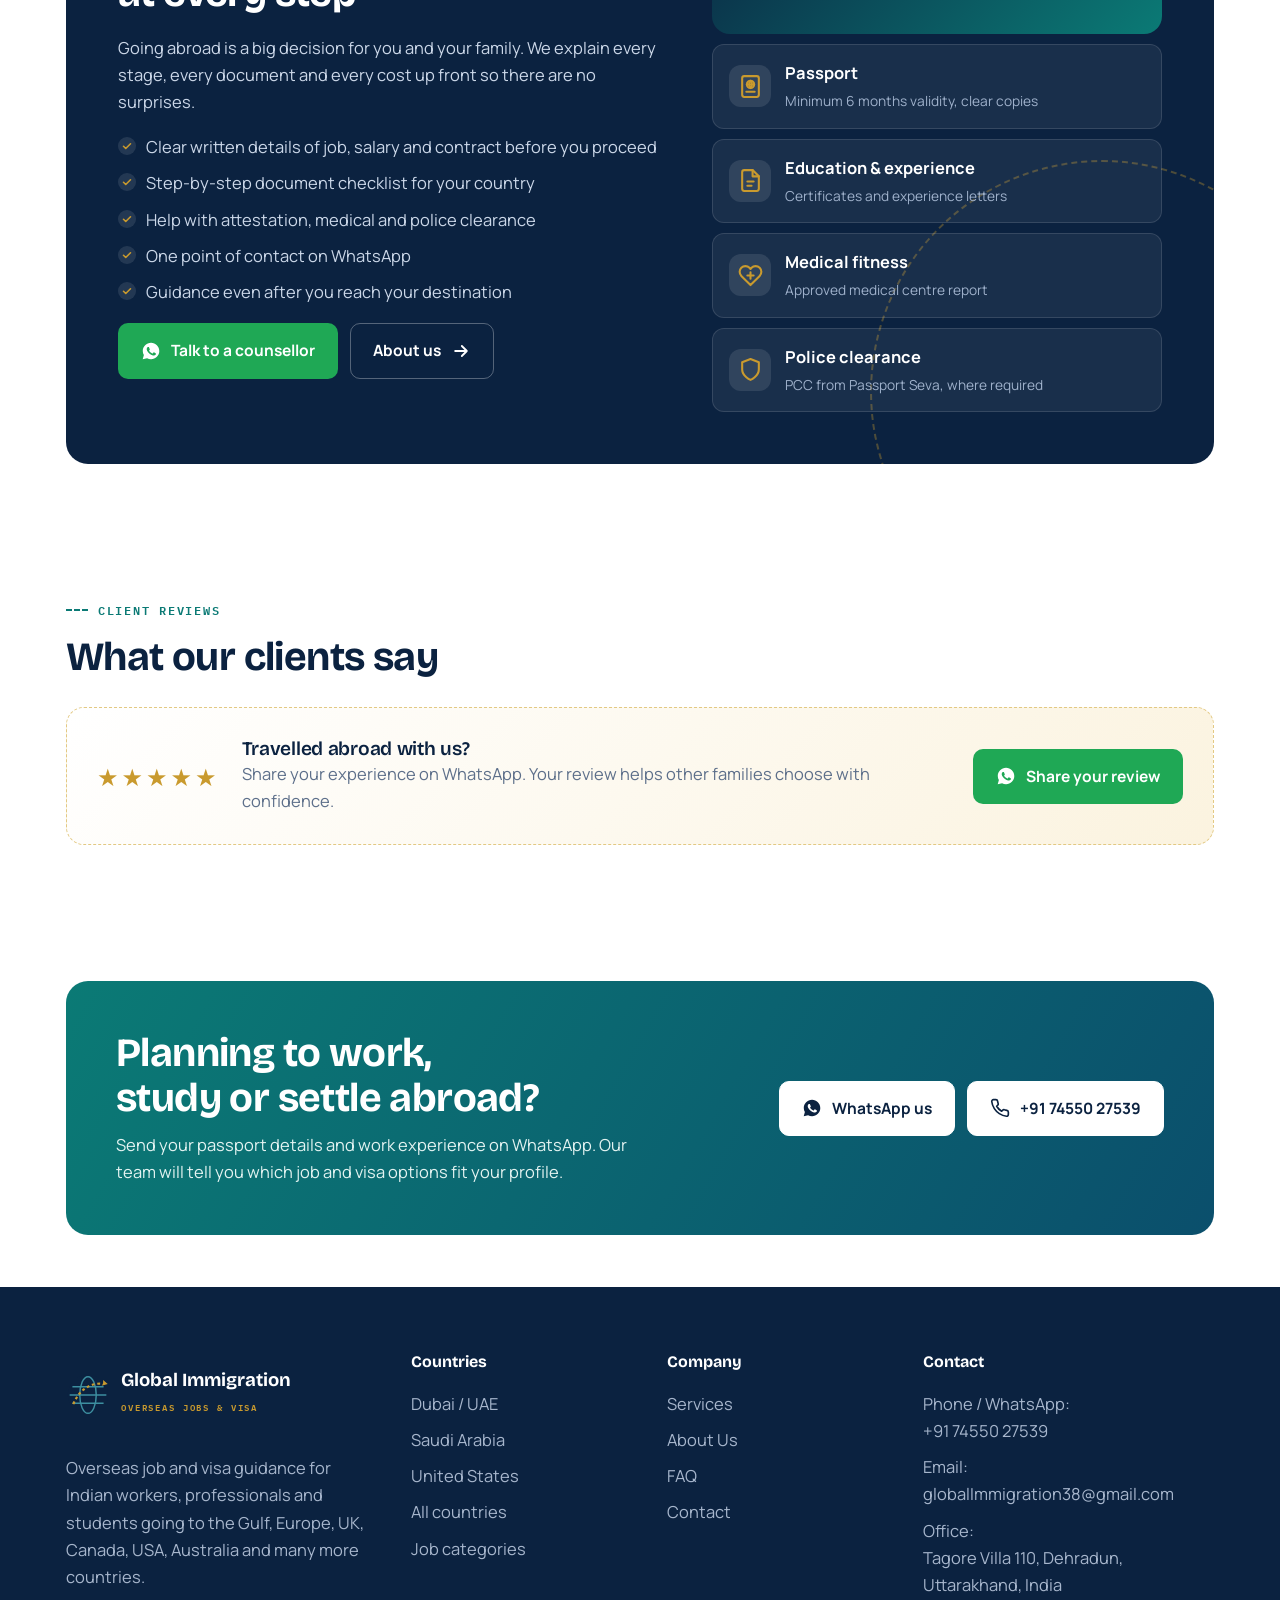
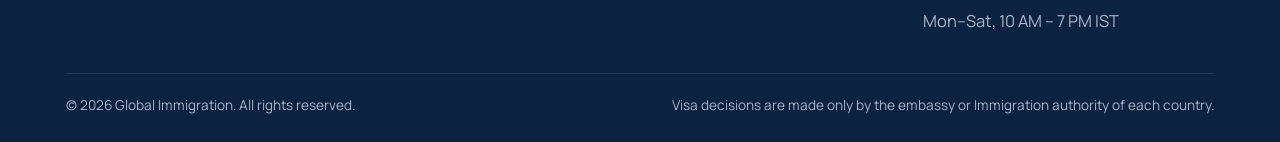
==== commit 75932e11: "Update index.html" ====
--- a/index.html
+++ b/index.html
@@ -3,7 +3,7 @@
 <head>
 <meta charset="utf-8">
 <meta name="viewport" content="width=device-width, initial-scale=1, viewport-fit=cover">
-<title>Global immigration</title>
+<title>Global Immigration</title>
 <meta name="claude:viewport-fit-sides" content="cover">
 <meta name="description" content="Overseas jobs, work, study and visit visa services for countries worldwide. Call +91 74550 27539.">
 <link rel="icon" href="data:image/svg+xml,%3Csvg xmlns='http://www.w3.org/2000/svg' viewBox='0 0 48 48' %3E%3Ccircle cx='24' cy='24' r='22' fill='%230b2240'/%3E%3Cellipse cx='24' cy='24' rx='9' ry='20' fill='none' stroke='%233d8fa0' stroke-width='1.6'/%3E%3Cpath d='M4 24h40M7 15h34M7 33h34' stroke='%233d8fa0' stroke-width='1.6'/%3E%3Cpath d='M8 34C16 14 32 10 42 12' fill='none' stroke='%23c99a2e' stroke-width='2.4' stroke-dasharray='3 3'/%3E%3Cpath fill='%23c99a2e' d='m40.5 7.5 5 4.6-6.6 1.9 1.6-2.2Z'/%3E%3C/svg%3E">
@@ -11,17 +11,17 @@
 <link rel="stylesheet" href="style.css">
 </head>
 <body>
-<div class="topstrip"><div class="wrap"><span class="ti lt"><svg viewBox="0 0 24 24" fill="currentColor"><path d="M21 16v-2l-8-5V3.5a1.5 1.5 0 0 0-3 0V9l-8 5v2l8-2.5V19l-2 1.5V22l3.5-1 3.5 1v-1.5L13 19v-5.5l8 2.5Z"/></svg> Overseas jobs, work, study &amp; visit visas for countries worldwide</span><span class="c"><span class="ti"><svg viewBox="0 0 24 24" fill="none" stroke="currentColor" stroke-width="2" stroke-linecap="round" stroke-linejoin="round"><path d="M22 16.9v3a2 2 0 0 1-2.2 2 19.8 19.8 0 0 1-8.6-3.1 19.5 19.5 0 0 1-6-6A19.8 19.8 0 0 1 2.1 4.2 2 2 0 0 1 4.1 2h3a2 2 0 0 1 2 1.7c.1 1 .4 1.9.7 2.8a2 2 0 0 1-.5 2.1L8 9.9a16 16 0 0 0 6 6l1.3-1.3a2 2 0 0 1 2.1-.4c.9.3 1.8.6 2.8.7a2 2 0 0 1 1.7 2Z"/></svg><a href="tel:+917455027539">+91 74550 27539</a></span><span class="ti break"><svg viewBox="0 0 24 24" fill="none" stroke="currentColor" stroke-width="2" stroke-linecap="round" stroke-linejoin="round"><rect x="2" y="4" width="20" height="16" rx="2"/><path d="m22 7-10 6L2 7"/></svg><a href="mailto:globalimmigration38@gmail.com">globalimmigration38@gmail.com</a></span></span></div></div>
+<div class="topstrip"><div class="wrap"><span class="ti lt"><svg viewBox="0 0 24 24" fill="currentColor"><path d="M21 16v-2l-8-5V3.5a1.5 1.5 0 0 0-3 0V9l-8 5v2l8-2.5V19l-2 1.5V22l3.5-1 3.5 1v-1.5L13 19v-5.5l8 2.5Z"/></svg> Overseas jobs, work, study &amp; visit visas for countries worldwide</span><span class="c"><span class="ti"><svg viewBox="0 0 24 24" fill="none" stroke="currentColor" stroke-width="2" stroke-linecap="round" stroke-linejoin="round"><path d="M22 16.9v3a2 2 0 0 1-2.2 2 19.8 19.8 0 0 1-8.6-3.1 19.5 19.5 0 0 1-6-6A19.8 19.8 0 0 1 2.1 4.2 2 2 0 0 1 4.1 2h3a2 2 0 0 1 2 1.7c.1 1 .4 1.9.7 2.8a2 2 0 0 1-.5 2.1L8 9.9a16 16 0 0 0 6 6l1.3-1.3a2 2 0 0 1 2.1-.4c.9.3 1.8.6 2.8.7a2 2 0 0 1 1.7 2Z"/></svg><a href="tel:+917455027539">+91 74550 27539</a></span><span class="ti break"><svg viewBox="0 0 24 24" fill="none" stroke="currentColor" stroke-width="2" stroke-linecap="round" stroke-linejoin="round"><rect x="2" y="4" width="20" height="16" rx="2"/><path d="m22 7-10 6L2 7"/></svg><a href="mailto:globalImmigration38@gmail.com">globalImmigration38@gmail.com</a></span></span></div></div>
 <header class="header"><div class="wrap"><div class="navbar">
-<a class="brand" href="index.html"><svg class="mark" viewBox="0 0 48 48" aria-hidden="true"><circle cx="24" cy="24" r="22" fill="#0b2240"/><ellipse cx="24" cy="24" rx="9" ry="20" fill="none" stroke="#3d8fa0" stroke-width="1.6"/><path d="M4 24h40M7 15h34M7 33h34" stroke="#3d8fa0" stroke-width="1.6"/><path d="M8 34C16 14 32 10 42 12" fill="none" stroke="#c99a2e" stroke-width="2.4" stroke-dasharray="3 3"/><path fill="#c99a2e" d="m40.5 7.5 5 4.6-6.6 1.9 1.6-2.2Z"/></svg><span><b>Global immigration</b><small>Overseas Jobs & Visa</small></span></a>
+<a class="brand" href="index.html"><svg class="mark" viewBox="0 0 48 48" aria-hidden="true"><circle cx="24" cy="24" r="22" fill="#0b2240"/><ellipse cx="24" cy="24" rx="9" ry="20" fill="none" stroke="#3d8fa0" stroke-width="1.6"/><path d="M4 24h40M7 15h34M7 33h34" stroke="#3d8fa0" stroke-width="1.6"/><path d="M8 34C16 14 32 10 42 12" fill="none" stroke="#c99a2e" stroke-width="2.4" stroke-dasharray="3 3"/><path fill="#c99a2e" d="m40.5 7.5 5 4.6-6.6 1.9 1.6-2.2Z"/></svg><span><b>Global Immigration</b><small>Overseas Jobs & Visa</small></span></a>
 <nav class="nav" aria-label="Main">
-<div class="drawer-only drawer-head"><a class="brand" href="index.html"><svg class="mark" viewBox="0 0 48 48" aria-hidden="true"><circle cx="24" cy="24" r="22" fill="#0b2240"/><ellipse cx="24" cy="24" rx="9" ry="20" fill="none" stroke="#3d8fa0" stroke-width="1.6"/><path d="M4 24h40M7 15h34M7 33h34" stroke="#3d8fa0" stroke-width="1.6"/><path d="M8 34C16 14 32 10 42 12" fill="none" stroke="#c99a2e" stroke-width="2.4" stroke-dasharray="3 3"/><path fill="#c99a2e" d="m40.5 7.5 5 4.6-6.6 1.9 1.6-2.2Z"/></svg><span><b>Global immigration</b></span></a><button class="drawer-close" type="button" aria-label="Close menu"><svg viewBox="0 0 24 24" fill="none" stroke="currentColor" stroke-width="2.2" stroke-linecap="round"><path d="M6 6l12 12M18 6 6 18"/></svg></button></div>
+<div class="drawer-only drawer-head"><a class="brand" href="index.html"><svg class="mark" viewBox="0 0 48 48" aria-hidden="true"><circle cx="24" cy="24" r="22" fill="#0b2240"/><ellipse cx="24" cy="24" rx="9" ry="20" fill="none" stroke="#3d8fa0" stroke-width="1.6"/><path d="M4 24h40M7 15h34M7 33h34" stroke="#3d8fa0" stroke-width="1.6"/><path d="M8 34C16 14 32 10 42 12" fill="none" stroke="#c99a2e" stroke-width="2.4" stroke-dasharray="3 3"/><path fill="#c99a2e" d="m40.5 7.5 5 4.6-6.6 1.9 1.6-2.2Z"/></svg><span><b>Global Immigration</b></span></a><button class="drawer-close" type="button" aria-label="Close menu"><svg viewBox="0 0 24 24" fill="none" stroke="currentColor" stroke-width="2.2" stroke-linecap="round"><path d="M6 6l12 12M18 6 6 18"/></svg></button></div>
 <a href="index.html" class="active" aria-current="page"><svg viewBox="0 0 24 24" fill="none" stroke="currentColor" stroke-width="2" stroke-linecap="round" stroke-linejoin="round"><path d="m3 10 9-7 9 7v10a2 2 0 0 1-2 2H5a2 2 0 0 1-2-2Z"/><path d="M9 22V12h6v10"/></svg>Home</a><a href="services.html"><svg viewBox="0 0 24 24" fill="none" stroke="currentColor" stroke-width="2" stroke-linecap="round" stroke-linejoin="round"><rect x="4" y="2" width="16" height="20" rx="2"/><circle cx="12" cy="10" r="3.5"/><path d="M8.5 10h7M12 6.5c1 1 1.4 2.2 1.4 3.5S13 12.5 12 13.5M12 6.5c-1 1-1.4 2.2-1.4 3.5s.4 2.5 1.4 3.5M8 17h8"/></svg>Services</a><div class="dd"><button type="button" class="" aria-expanded="false" aria-haspopup="true"><svg viewBox="0 0 24 24" fill="none" stroke="currentColor" stroke-width="2" stroke-linecap="round" stroke-linejoin="round"><circle cx="12" cy="12" r="10"/><path d="M2 12h20M12 2a15 15 0 0 1 0 20M12 2a15 15 0 0 0 0 20"/></svg>Countries<svg class="chev" viewBox="0 0 24 24" fill="none" stroke="currentColor" stroke-width="2.4" stroke-linecap="round" stroke-linejoin="round"><path d="m6 9 6 6 6-6"/></svg></button>
 <div class="dd-menu"><a href="countries.html#uae"><span class="code" style="background:#0b7a75">UAE</span><span><b>Dubai · UAE</b><small>Work visa · Visit visa</small></span></a>
 <a href="countries.html#saudi"><span class="code" style="background:#106b45">KSA</span><span><b>Saudi Arabia</b><small>Work visa · Iqama</small></span></a>
 <a href="countries.html#usa"><span class="code" style="background:#2c4f8f">USA</span><span><b>United States</b><small>Visit · Study · Work</small></span></a>
 <a href="countries.html#all"><span class="code" style="background:#0b2240">ALL</span><span><b>All countries</b><small>Europe · UK · Canada · Australia · Asia</small></span></a></div></div><a href="jobs.html"><svg viewBox="0 0 24 24" fill="none" stroke="currentColor" stroke-width="2" stroke-linecap="round" stroke-linejoin="round"><rect x="2" y="7" width="20" height="14" rx="2"/><path d="M16 7V5a2 2 0 0 0-2-2h-4a2 2 0 0 0-2 2v2M2 13h20"/></svg>Jobs</a><a href="about.html"><svg viewBox="0 0 24 24" fill="none" stroke="currentColor" stroke-width="2" stroke-linecap="round"><circle cx="12" cy="12" r="10"/><path d="M12 16v-4M12 8h.01"/></svg>About</a><a href="contact.html"><svg viewBox="0 0 24 24" fill="none" stroke="currentColor" stroke-width="2" stroke-linecap="round" stroke-linejoin="round"><path d="M21 15a2 2 0 0 1-2 2H7l-4 4V5a2 2 0 0 1 2-2h14a2 2 0 0 1 2 2Z"/></svg>Contact</a>
-<div class="drawer-only drawer-foot"><a class="btn btn-wa" href="https://wa.me/917455027539?text=Hello,%20I%20want%20to%20go%20abroad.%20Please%20guide%20me."><svg viewBox="0 0 24 24" fill="currentColor"><path d="M12.04 2C6.58 2 2.13 6.45 2.13 11.91c0 1.75.46 3.45 1.32 4.95L2.05 22l5.25-1.38a9.9 9.9 0 0 0 4.74 1.21c5.46 0 9.91-4.45 9.91-9.91C21.95 6.45 17.5 2 12.04 2Zm5.8 14.03c-.24.68-1.42 1.32-1.96 1.37-.5.05-.97.23-3.27-.68-2.76-1.09-4.5-3.92-4.64-4.1-.14-.18-1.1-1.47-1.1-2.81 0-1.34.7-2 .95-2.27.25-.27.54-.34.72-.34h.52c.17 0 .4-.06.62.47.24.56.8 1.94.87 2.08.07.14.12.3.02.48-.09.18-.14.3-.27.46-.14.16-.29.36-.41.48-.14.14-.28.29-.12.56.16.27.71 1.17 1.52 1.89 1.04.93 1.92 1.22 2.19 1.36.27.14.43.12.59-.07.16-.18.68-.79.86-1.07.18-.27.36-.23.61-.14.25.09 1.59.75 1.86.89.27.14.45.2.52.32.07.11.07.66-.17 1.34Z"/></svg> WhatsApp +91 74550 27539</a><a class="btn btn-ghost" href="tel:+917455027539"><svg viewBox="0 0 24 24" fill="none" stroke="currentColor" stroke-width="2" stroke-linecap="round" stroke-linejoin="round"><path d="M22 16.9v3a2 2 0 0 1-2.2 2 19.8 19.8 0 0 1-8.6-3.1 19.5 19.5 0 0 1-6-6A19.8 19.8 0 0 1 2.1 4.2 2 2 0 0 1 4.1 2h3a2 2 0 0 1 2 1.7c.1 1 .4 1.9.7 2.8a2 2 0 0 1-.5 2.1L8 9.9a16 16 0 0 0 6 6l1.3-1.3a2 2 0 0 1 2.1-.4c.9.3 1.8.6 2.8.7a2 2 0 0 1 1.7 2Z"/></svg> Call now</a><a class="btn btn-ghost" href="mailto:globalimmigration38@gmail.com"><svg viewBox="0 0 24 24" fill="none" stroke="currentColor" stroke-width="2" stroke-linecap="round" stroke-linejoin="round"><rect x="2" y="4" width="20" height="16" rx="2"/><path d="m22 7-10 6L2 7"/></svg> Email us</a></div>
+<div class="drawer-only drawer-foot"><a class="btn btn-wa" href="https://wa.me/917455027539?text=Hello,%20I%20want%20to%20go%20abroad.%20Please%20guide%20me."><svg viewBox="0 0 24 24" fill="currentColor"><path d="M12.04 2C6.58 2 2.13 6.45 2.13 11.91c0 1.75.46 3.45 1.32 4.95L2.05 22l5.25-1.38a9.9 9.9 0 0 0 4.74 1.21c5.46 0 9.91-4.45 9.91-9.91C21.95 6.45 17.5 2 12.04 2Zm5.8 14.03c-.24.68-1.42 1.32-1.96 1.37-.5.05-.97.23-3.27-.68-2.76-1.09-4.5-3.92-4.64-4.1-.14-.18-1.1-1.47-1.1-2.81 0-1.34.7-2 .95-2.27.25-.27.54-.34.72-.34h.52c.17 0 .4-.06.62.47.24.56.8 1.94.87 2.08.07.14.12.3.02.48-.09.18-.14.3-.27.46-.14.16-.29.36-.41.48-.14.14-.28.29-.12.56.16.27.71 1.17 1.52 1.89 1.04.93 1.92 1.22 2.19 1.36.27.14.43.12.59-.07.16-.18.68-.79.86-1.07.18-.27.36-.23.61-.14.25.09 1.59.75 1.86.89.27.14.45.2.52.32.07.11.07.66-.17 1.34Z"/></svg> WhatsApp +91 74550 27539</a><a class="btn btn-ghost" href="tel:+917455027539"><svg viewBox="0 0 24 24" fill="none" stroke="currentColor" stroke-width="2" stroke-linecap="round" stroke-linejoin="round"><path d="M22 16.9v3a2 2 0 0 1-2.2 2 19.8 19.8 0 0 1-8.6-3.1 19.5 19.5 0 0 1-6-6A19.8 19.8 0 0 1 2.1 4.2 2 2 0 0 1 4.1 2h3a2 2 0 0 1 2 1.7c.1 1 .4 1.9.7 2.8a2 2 0 0 1-.5 2.1L8 9.9a16 16 0 0 0 6 6l1.3-1.3a2 2 0 0 1 2.1-.4c.9.3 1.8.6 2.8.7a2 2 0 0 1 1.7 2Z"/></svg> Call now</a><a class="btn btn-ghost" href="mailto:globalImmigration38@gmail.com"><svg viewBox="0 0 24 24" fill="none" stroke="currentColor" stroke-width="2" stroke-linecap="round" stroke-linejoin="round"><rect x="2" y="4" width="20" height="16" rx="2"/><path d="m22 7-10 6L2 7"/></svg> Email us</a></div>
 </nav>
 <div class="nav-cta"><a class="call-chip" href="tel:+917455027539"><span class="ci"><svg viewBox="0 0 24 24" fill="none" stroke="currentColor" stroke-width="2" stroke-linecap="round" stroke-linejoin="round"><path d="M22 16.9v3a2 2 0 0 1-2.2 2 19.8 19.8 0 0 1-8.6-3.1 19.5 19.5 0 0 1-6-6A19.8 19.8 0 0 1 2.1 4.2 2 2 0 0 1 4.1 2h3a2 2 0 0 1 2 1.7c.1 1 .4 1.9.7 2.8a2 2 0 0 1-.5 2.1L8 9.9a16 16 0 0 0 6 6l1.3-1.3a2 2 0 0 1 2.1-.4c.9.3 1.8.6 2.8.7a2 2 0 0 1 1.7 2Z"/></svg></span><span><small>Call us</small><b>+91 74550 27539</b></span></a><a class="btn btn-wa" href="https://wa.me/917455027539?text=Hello,%20I%20want%20to%20go%20abroad.%20Please%20guide%20me."><svg viewBox="0 0 24 24" fill="currentColor"><path d="M12.04 2C6.58 2 2.13 6.45 2.13 11.91c0 1.75.46 3.45 1.32 4.95L2.05 22l5.25-1.38a9.9 9.9 0 0 0 4.74 1.21c5.46 0 9.91-4.45 9.91-9.91C21.95 6.45 17.5 2 12.04 2Zm5.8 14.03c-.24.68-1.42 1.32-1.96 1.37-.5.05-.97.23-3.27-.68-2.76-1.09-4.5-3.92-4.64-4.1-.14-.18-1.1-1.47-1.1-2.81 0-1.34.7-2 .95-2.27.25-.27.54-.34.72-.34h.52c.17 0 .4-.06.62.47.24.56.8 1.94.87 2.08.07.14.12.3.02.48-.09.18-.14.3-.27.46-.14.16-.29.36-.41.48-.14.14-.28.29-.12.56.16.27.71 1.17 1.52 1.89 1.04.93 1.92 1.22 2.19 1.36.27.14.43.12.59-.07.16-.18.68-.79.86-1.07.18-.27.36-.23.61-.14.25.09 1.59.75 1.86.89.27.14.45.2.52.32.07.11.07.66-.17 1.34Z"/></svg> WhatsApp</a>
 <button class="burger" type="button" aria-label="Open menu" aria-expanded="false"><svg viewBox="0 0 24 24" fill="none" stroke="currentColor" stroke-width="2" stroke-linecap="round"><path d="M4 7h16M4 12h16M4 17h16"/></svg></button></div>
@@ -36,13 +36,13 @@
 <div class="btn-row"><a class="btn btn-wa" href="https://wa.me/917455027539?text=Hello,%20I%20want%20to%20work%20abroad.%20Please%20guide%20me."><svg viewBox="0 0 24 24" fill="currentColor"><path d="M12.04 2C6.58 2 2.13 6.45 2.13 11.91c0 1.75.46 3.45 1.32 4.95L2.05 22l5.25-1.38a9.9 9.9 0 0 0 4.74 1.21c5.46 0 9.91-4.45 9.91-9.91C21.95 6.45 17.5 2 12.04 2Zm5.8 14.03c-.24.68-1.42 1.32-1.96 1.37-.5.05-.97.23-3.27-.68-2.76-1.09-4.5-3.92-4.64-4.1-.14-.18-1.1-1.47-1.1-2.81 0-1.34.7-2 .95-2.27.25-.27.54-.34.72-.34h.52c.17 0 .4-.06.62.47.24.56.8 1.94.87 2.08.07.14.12.3.02.48-.09.18-.14.3-.27.46-.14.16-.29.36-.41.48-.14.14-.28.29-.12.56.16.27.71 1.17 1.52 1.89 1.04.93 1.92 1.22 2.19 1.36.27.14.43.12.59-.07.16-.18.68-.79.86-1.07.18-.27.36-.23.61-.14.25.09 1.59.75 1.86.89.27.14.45.2.52.32.07.11.07.66-.17 1.34Z"/></svg> Free consultation</a><a class="btn btn-ghost" href="jobs.html">See job categories <svg viewBox="0 0 24 24" width="16" height="16" fill="none" stroke="currentColor" stroke-width="2.2" stroke-linecap="round" stroke-linejoin="round"><path d="M5 12h14M13 6l6 6-6 6"/></svg></a></div>
 <div class="hero-points"><span>Clear process, no hidden steps</span><span>Document checklist provided</span><span>WhatsApp support</span></div>
 </div>
-<div class="hero-visual"><div class="ph hero-photo"><img src="https://images.unsplash.com/photo-1436491865332-7a61a109cc05?auto=format&fit=crop&w=1200&q=70" alt="Passenger aircraft flying above the clouds" decoding="async" onerror="this.remove()"><span class="photo-badge"><i></i> Counselling open today</span></div><div class="passes" aria-label="Destinations we cover"><div class="pass"><div class="pass-main"><div class="pass-top"><span>Global immigration · Route</span><span>Work visa</span></div>
+<div class="hero-visual"><div class="ph hero-photo"><img src="https://images.unsplash.com/photo-1436491865332-7a61a109cc05?auto=format&fit=crop&w=1200&q=70" alt="Passenger aircraft flying above the clouds" decoding="async" onerror="this.remove()"><span class="photo-badge"><i></i> Counselling open today</span></div><div class="passes" aria-label="Destinations we cover"><div class="pass"><div class="pass-main"><div class="pass-top"><span>Global Immigration · Route</span><span>Work visa</span></div>
 <div class="route"><div><b>DEL</b><small>India</small></div><span class="line"><svg viewBox="0 0 24 24" fill="currentColor"><path d="M21 16v-2l-8-5V3.5a1.5 1.5 0 0 0-3 0V9l-8 5v2l8-2.5V19l-2 1.5V22l3.5-1 3.5 1v-1.5L13 19v-5.5l8 2.5Z"/></svg></span><div style="text-align:right"><b>DXB</b><small>Dubai, UAE</small></div></div>
 <dl class="pass-meta"><div><dt>Category</dt><dd>Jobs · Visit</dd></div><div><dt>Support</dt><dd>Start to finish</dd></div></dl></div>
-<div class="pass-stub"><span>Country</span><b>UAE</b><div class="barcode"></div></div></div><div class="pass"><div class="pass-main"><div class="pass-top"><span>Global immigration · Route</span><span>Work visa</span></div>
+<div class="pass-stub"><span>Country</span><b>UAE</b><div class="barcode"></div></div></div><div class="pass"><div class="pass-main"><div class="pass-top"><span>Global Immigration · Route</span><span>Work visa</span></div>
 <div class="route"><div><b>BOM</b><small>India</small></div><span class="line"><svg viewBox="0 0 24 24" fill="currentColor"><path d="M21 16v-2l-8-5V3.5a1.5 1.5 0 0 0-3 0V9l-8 5v2l8-2.5V19l-2 1.5V22l3.5-1 3.5 1v-1.5L13 19v-5.5l8 2.5Z"/></svg></span><div style="text-align:right"><b>RUH</b><small>Riyadh, Saudi</small></div></div>
 <dl class="pass-meta"><div><dt>Category</dt><dd>Jobs</dd></div><div><dt>Support</dt><dd>Start to finish</dd></div></dl></div>
-<div class="pass-stub"><span>Country</span><b>KSA</b><div class="barcode"></div></div></div><div class="pass"><div class="pass-main"><div class="pass-top"><span>Global immigration · Route</span><span>Visa guidance</span></div>
+<div class="pass-stub"><span>Country</span><b>KSA</b><div class="barcode"></div></div></div><div class="pass"><div class="pass-main"><div class="pass-top"><span>Global Immigration · Route</span><span>Visa guidance</span></div>
 <div class="route"><div><b>DEL</b><small>India</small></div><span class="line"><svg viewBox="0 0 24 24" fill="currentColor"><path d="M21 16v-2l-8-5V3.5a1.5 1.5 0 0 0-3 0V9l-8 5v2l8-2.5V19l-2 1.5V22l3.5-1 3.5 1v-1.5L13 19v-5.5l8 2.5Z"/></svg></span><div style="text-align:right"><b>JFK</b><small>New York, USA</small></div></div>
 <dl class="pass-meta"><div><dt>Category</dt><dd>Work · Study · Visit</dd></div><div><dt>Support</dt><dd>Start to finish</dd></div></dl></div>
 <div class="pass-stub"><span>Country</span><b>USA</b><div class="barcode"></div></div></div></div></div>
@@ -104,13 +104,13 @@
 </div></div></section>
 <footer class="footer"><div class="wrap">
 <div class="fgrid">
-<div class="fbrand"><a class="brand" href="index.html"><svg class="mark" viewBox="0 0 48 48" aria-hidden="true"><circle cx="24" cy="24" r="22" fill="#0b2240"/><ellipse cx="24" cy="24" rx="9" ry="20" fill="none" stroke="#3d8fa0" stroke-width="1.6"/><path d="M4 24h40M7 15h34M7 33h34" stroke="#3d8fa0" stroke-width="1.6"/><path d="M8 34C16 14 32 10 42 12" fill="none" stroke="#c99a2e" stroke-width="2.4" stroke-dasharray="3 3"/><path fill="#c99a2e" d="m40.5 7.5 5 4.6-6.6 1.9 1.6-2.2Z"/></svg><span><b>Global immigration</b><small>Overseas Jobs & Visa</small></span></a>
+<div class="fbrand"><a class="brand" href="index.html"><svg class="mark" viewBox="0 0 48 48" aria-hidden="true"><circle cx="24" cy="24" r="22" fill="#0b2240"/><ellipse cx="24" cy="24" rx="9" ry="20" fill="none" stroke="#3d8fa0" stroke-width="1.6"/><path d="M4 24h40M7 15h34M7 33h34" stroke="#3d8fa0" stroke-width="1.6"/><path d="M8 34C16 14 32 10 42 12" fill="none" stroke="#c99a2e" stroke-width="2.4" stroke-dasharray="3 3"/><path fill="#c99a2e" d="m40.5 7.5 5 4.6-6.6 1.9 1.6-2.2Z"/></svg><span><b>Global Immigration</b><small>Overseas Jobs & Visa</small></span></a>
 <p>Overseas job and visa guidance for Indian workers, professionals and students going to the Gulf, Europe, UK, Canada, USA, Australia and many more countries.</p></div>
 <div><h4>Countries</h4><ul><li><a href="countries.html#uae">Dubai / UAE</a></li><li><a href="countries.html#saudi">Saudi Arabia</a></li><li><a href="countries.html#usa">United States</a></li><li><a href="countries.html#all">All countries</a></li><li><a href="jobs.html">Job categories</a></li></ul></div>
 <div><h4>Company</h4><ul><li><a href="services.html">Services</a></li><li><a href="about.html">About Us</a></li><li><a href="contact.html#faq">FAQ</a></li><li><a href="contact.html">Contact</a></li></ul></div>
-<div><h4>Contact</h4><ul><li>Phone / WhatsApp:<br><a href="tel:+917455027539">+91 74550 27539</a></li><li>Email:<br><a class="break" href="mailto:globalimmigration38@gmail.com">globalimmigration38@gmail.com</a></li><li>Office:<br><a href="https://www.google.com/maps/search/?api=1&query=Tagore+Villa+110+Dehradun" target="_blank" rel="noopener">Tagore Villa 110, Dehradun, Uttarakhand, India</a></li><li>Mon–Sat, 10 AM – 7 PM IST</li></ul></div>
+<div><h4>Contact</h4><ul><li>Phone / WhatsApp:<br><a href="tel:+917455027539">+91 74550 27539</a></li><li>Email:<br><a class="break" href="mailto:globalImmigration38@gmail.com">globalImmigration38@gmail.com</a></li><li>Office:<br><a href="https://www.google.com/maps/search/?api=1&query=Tagore+Villa+110+Dehradun" target="_blank" rel="noopener">Tagore Villa 110, Dehradun, Uttarakhand, India</a></li><li>Mon–Sat, 10 AM – 7 PM IST</li></ul></div>
 </div>
-<div class="fbottom"><span>© <span data-year>2026</span> Global immigration. All rights reserved.</span><span>Visa decisions are made only by the embassy or immigration authority of each country.</span></div>
+<div class="fbottom"><span>© <span data-year>2026</span> Global Immigration. All rights reserved.</span><span>Visa decisions are made only by the embassy or Immigration authority of each country.</span></div>
 </div></footer>
 <div class="float"><a class="f-call" href="tel:+917455027539" aria-label="Call +91 74550 27539"><svg viewBox="0 0 24 24" fill="none" stroke="currentColor" stroke-width="2" stroke-linecap="round" stroke-linejoin="round"><path d="M22 16.9v3a2 2 0 0 1-2.2 2 19.8 19.8 0 0 1-8.6-3.1 19.5 19.5 0 0 1-6-6A19.8 19.8 0 0 1 2.1 4.2 2 2 0 0 1 4.1 2h3a2 2 0 0 1 2 1.7c.1 1 .4 1.9.7 2.8a2 2 0 0 1-.5 2.1L8 9.9a16 16 0 0 0 6 6l1.3-1.3a2 2 0 0 1 2.1-.4c.9.3 1.8.6 2.8.7a2 2 0 0 1 1.7 2Z"/></svg></a><a class="f-wa" href="https://wa.me/917455027539?text=Hello,%20I%20want%20to%20go%20abroad.%20Please%20guide%20me." aria-label="WhatsApp +91 74550 27539"><svg viewBox="0 0 24 24" fill="currentColor"><path d="M12.04 2C6.58 2 2.13 6.45 2.13 11.91c0 1.75.46 3.45 1.32 4.95L2.05 22l5.25-1.38a9.9 9.9 0 0 0 4.74 1.21c5.46 0 9.91-4.45 9.91-9.91C21.95 6.45 17.5 2 12.04 2Zm5.8 14.03c-.24.68-1.42 1.32-1.96 1.37-.5.05-.97.23-3.27-.68-2.76-1.09-4.5-3.92-4.64-4.1-.14-.18-1.1-1.47-1.1-2.81 0-1.34.7-2 .95-2.27.25-.27.54-.34.72-.34h.52c.17 0 .4-.06.62.47.24.56.8 1.94.87 2.08.07.14.12.3.02.48-.09.18-.14.3-.27.46-.14.16-.29.36-.41.48-.14.14-.28.29-.12.56.16.27.71 1.17 1.52 1.89 1.04.93 1.92 1.22 2.19 1.36.27.14.43.12.59-.07.16-.18.68-.79.86-1.07.18-.27.36-.23.61-.14.25.09 1.59.75 1.86.89.27.14.45.2.52.32.07.11.07.66-.17 1.34Z"/></svg></a></div>
 <script src="app.js"></script>
--- a/style.css
+++ b/style.css
@@ -1,4 +1,4 @@
-/* Global Emigration — light theme. Passport navy + boarding-pass gold, route lines as the motif.
+/* Global Immigration — light theme. Passport navy + boarding-pass gold, route lines as the motif.
    Layout: sticky header, alternating white / sky-mist bands, 1180px content column. */
 :root{
   --ink:#0b2240;        /* passport navy */
